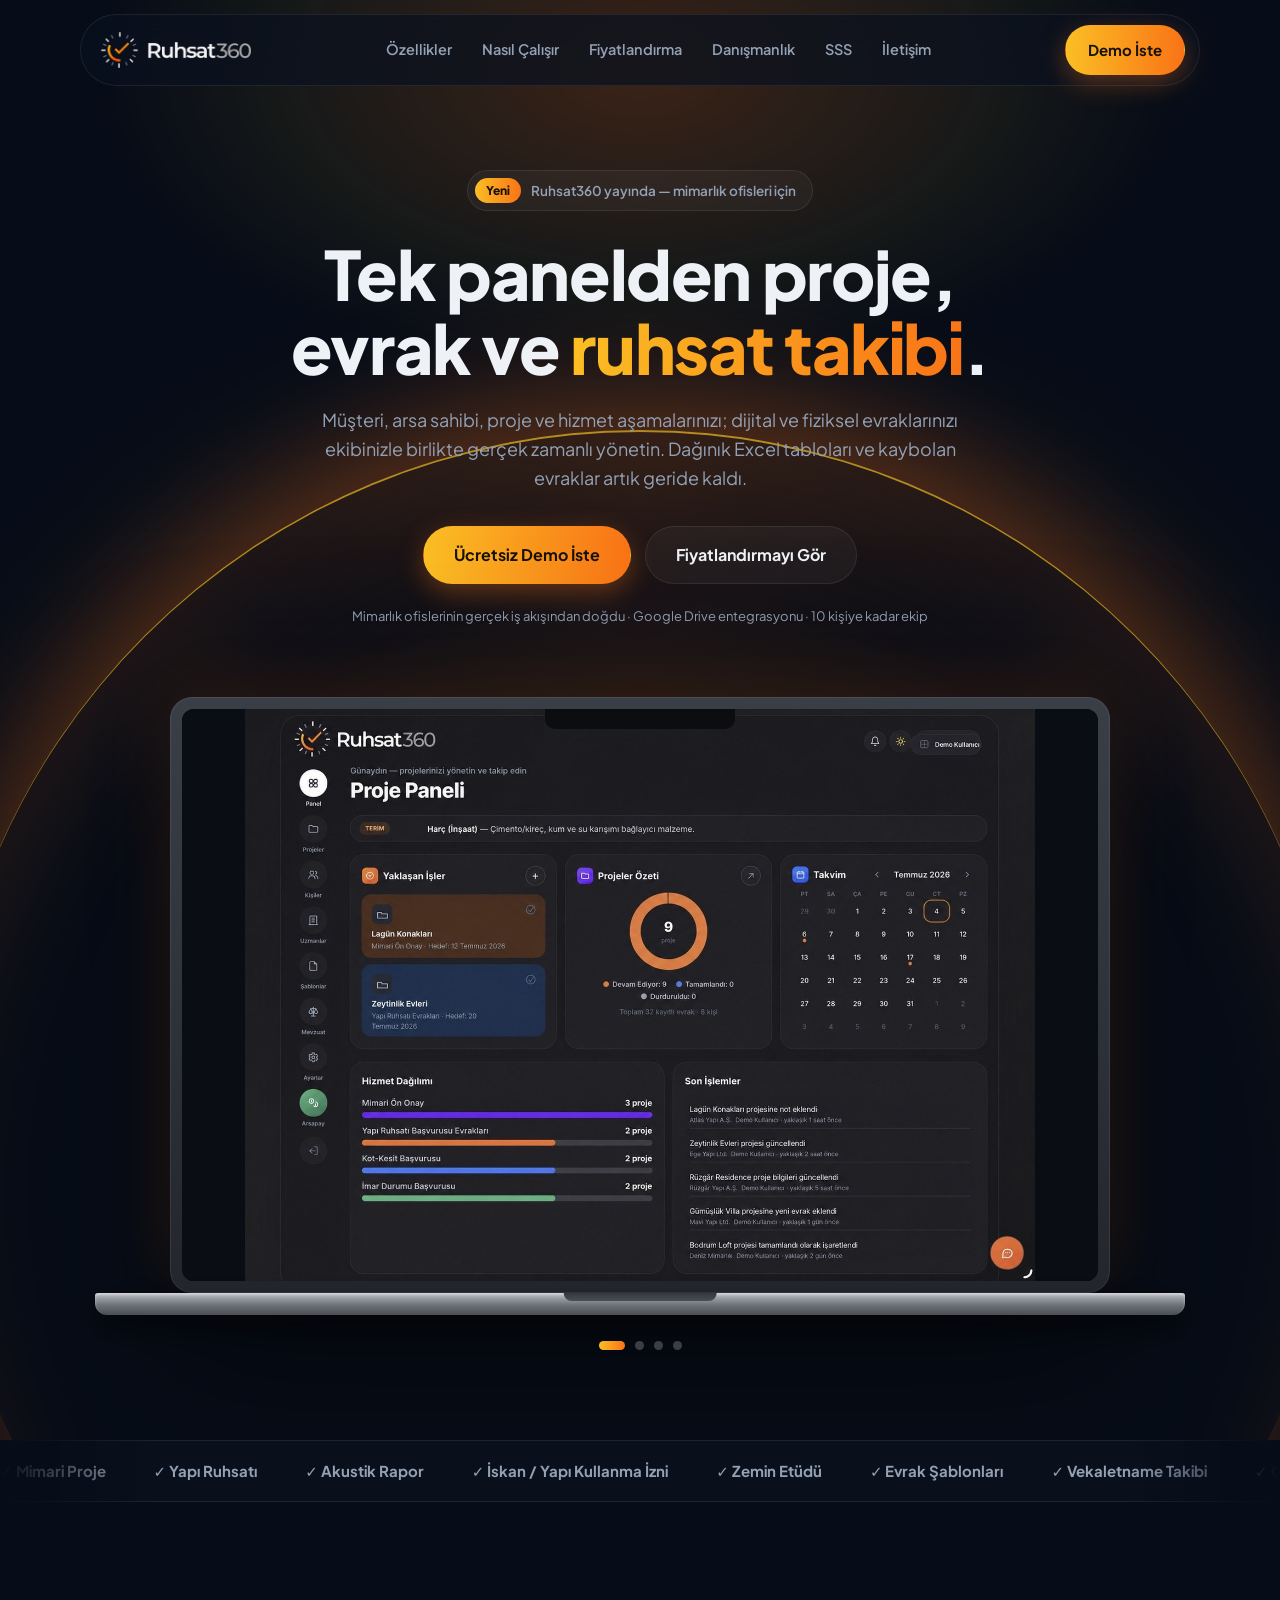
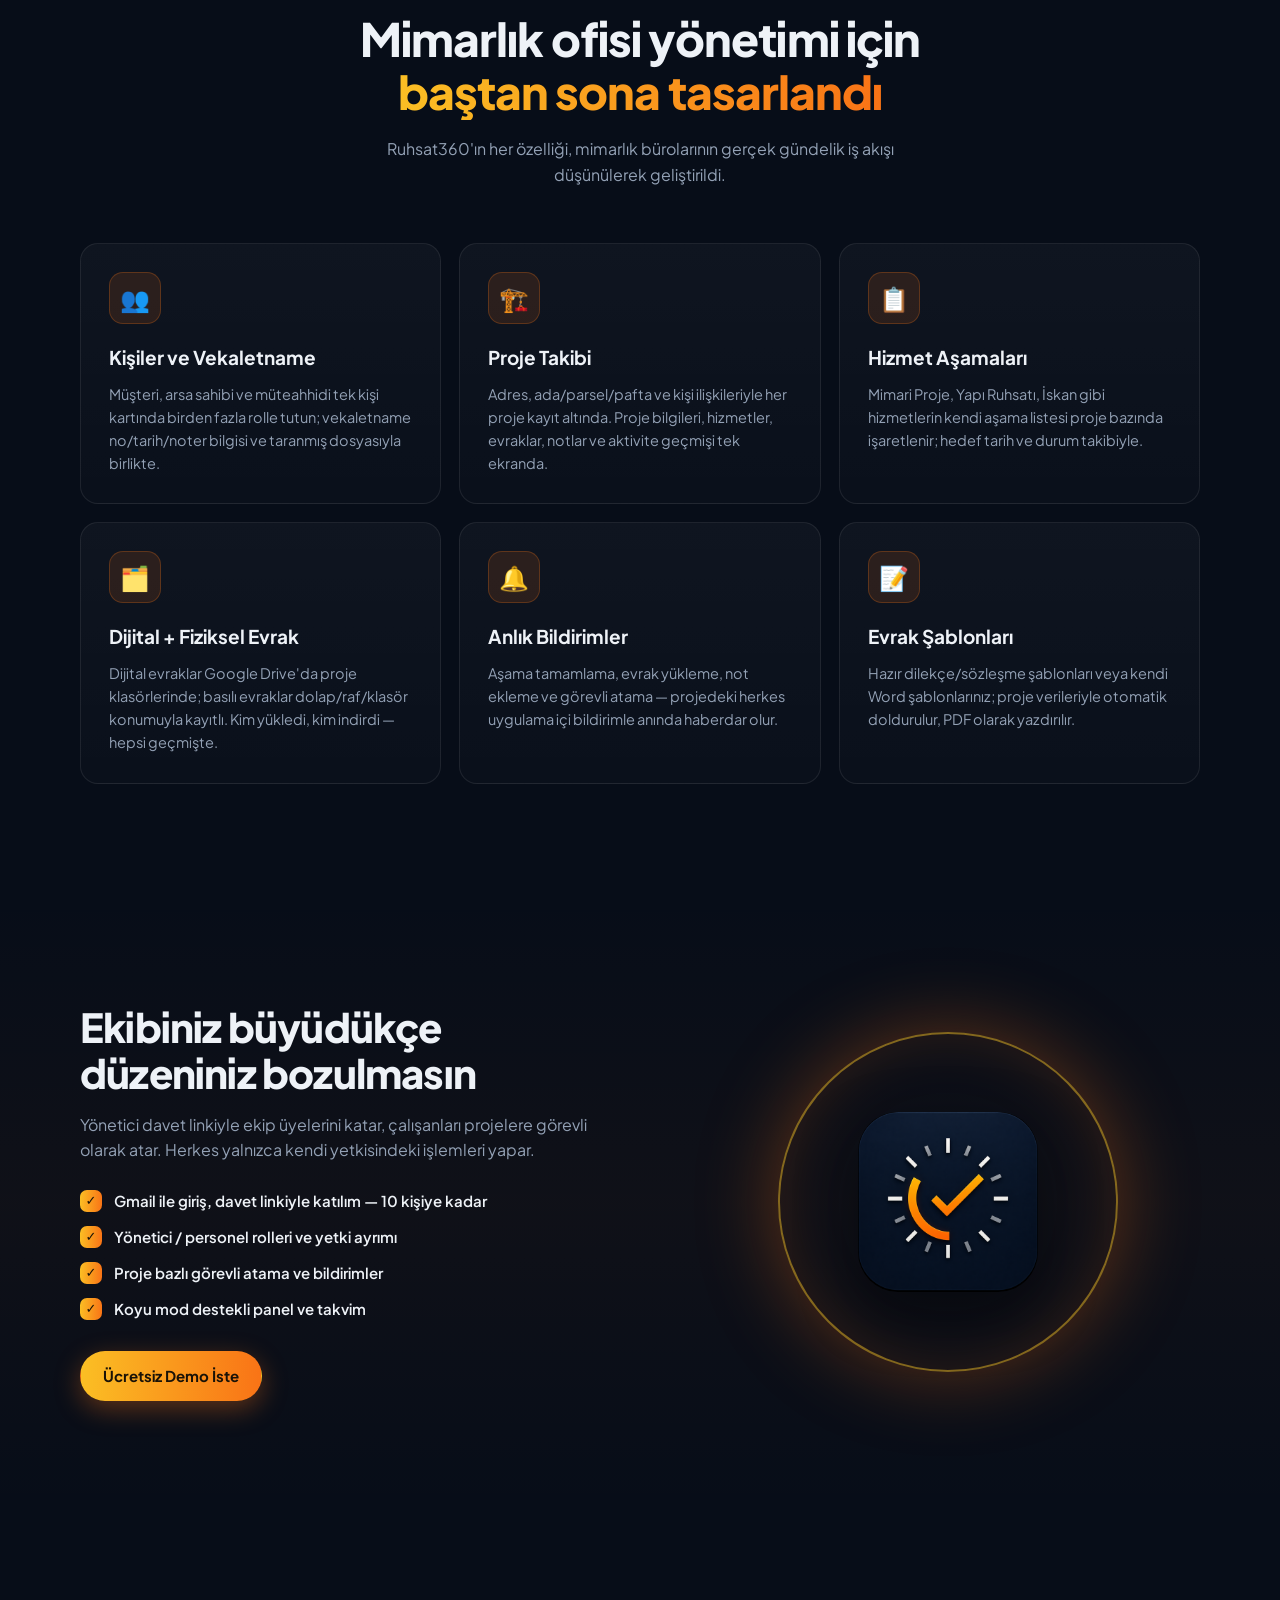
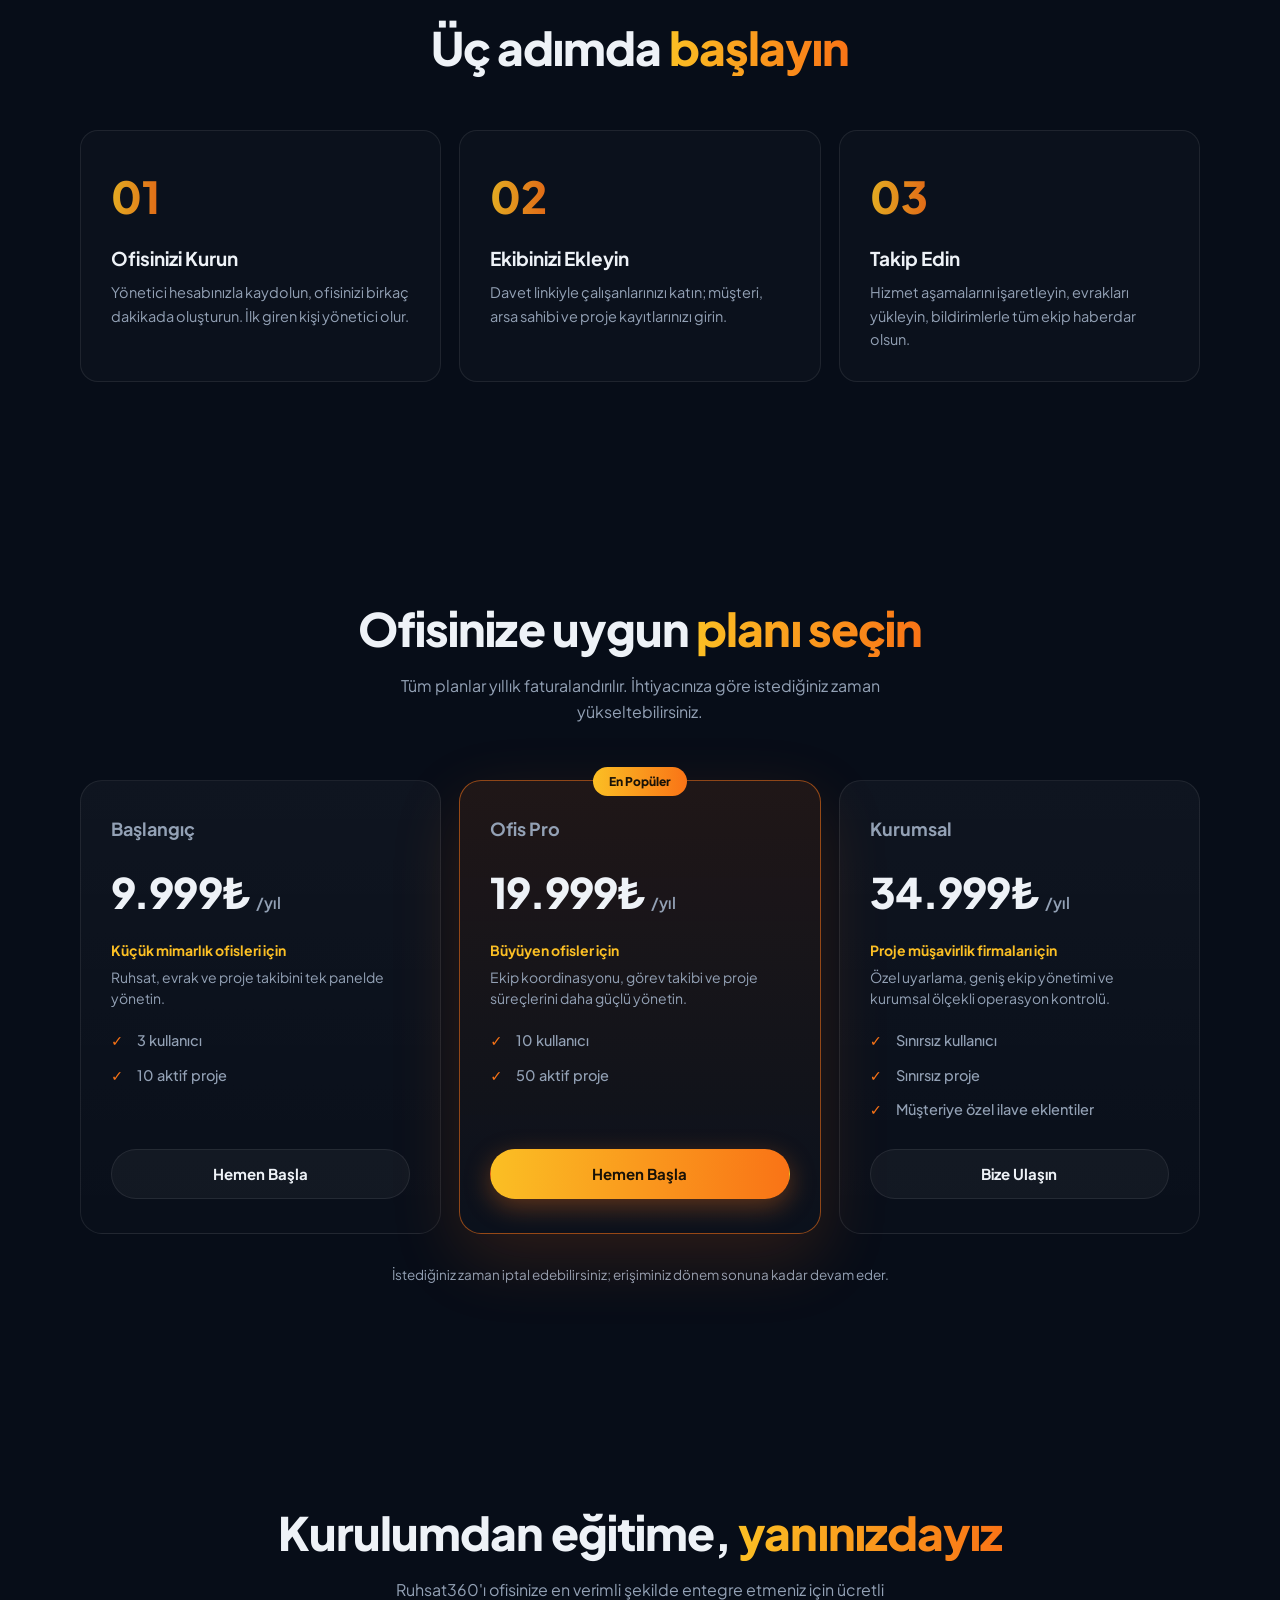
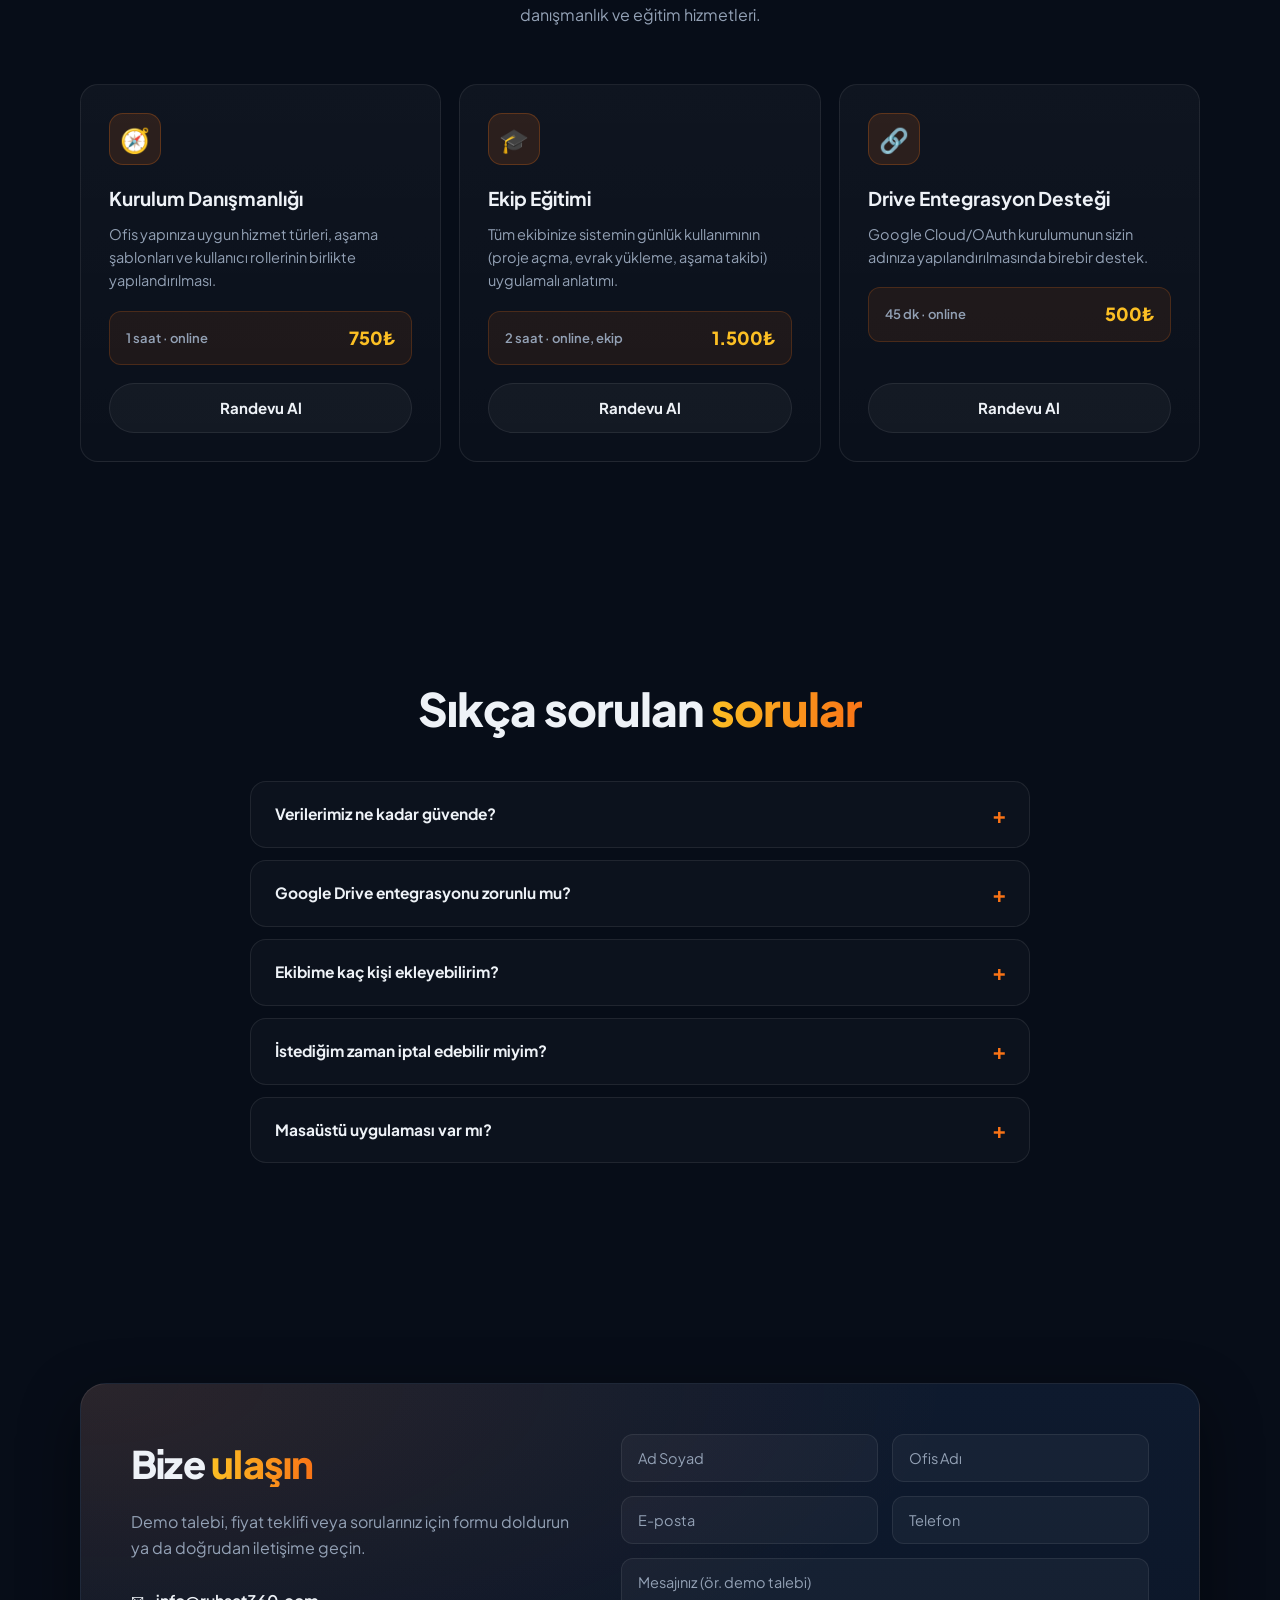
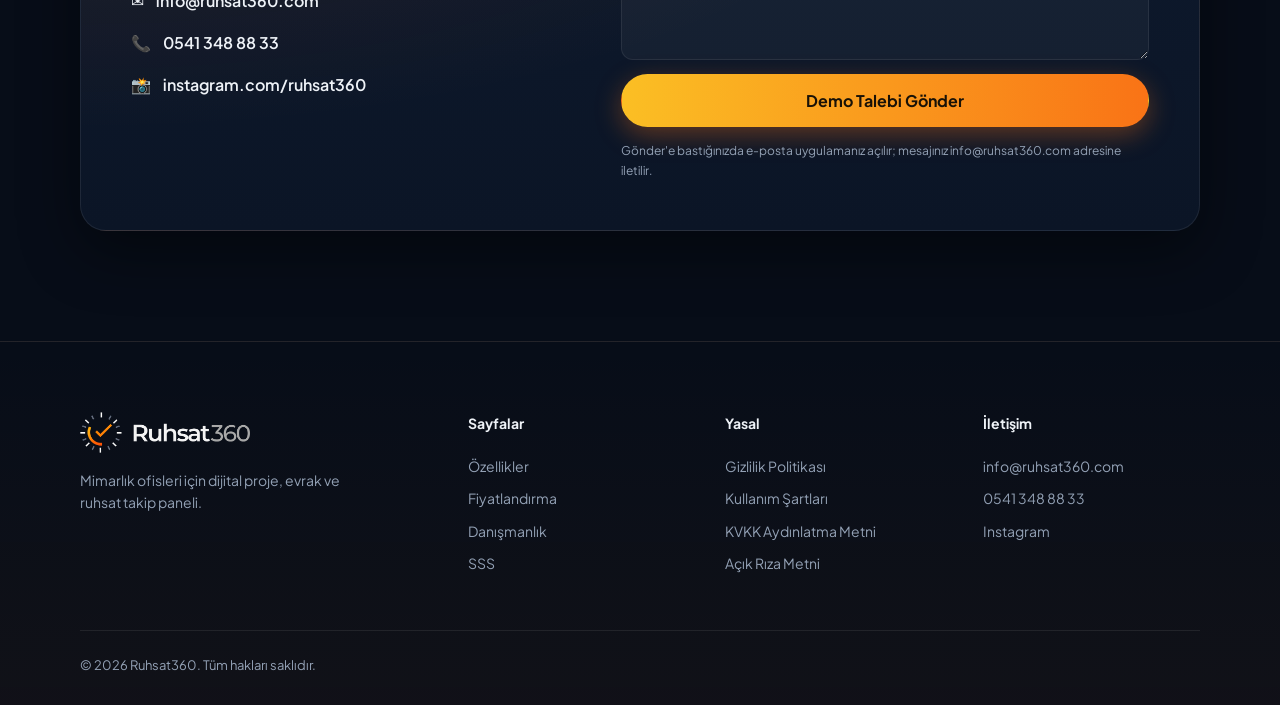
==== index.html @ 8eff5c6d "Fiyatları güncelle + KVKK Aydınlatma ve Açık Rıza sayfalarını ekle - Fiyatlandırma: yıllık planlar (" ====
<!DOCTYPE html>
<html lang="tr">
<head>
  <meta charset="UTF-8">
  <meta name="viewport" content="width=device-width, initial-scale=1.0">
  <title>Ruhsat360 — Mimarlık Ofisiniz İçin Proje, Evrak ve Ruhsat Takibi</title>
  <meta name="description" content="Ruhsat360; mimarlık ofislerinin müşteri, proje, hizmet aşamaları ve evrak takibini tek panelden, ekipçe ve gerçek zamanlı yönetmesini sağlayan dijital takip sistemidir.">
  <meta property="og:title" content="Ruhsat360 — Tek panelden proje, evrak ve ruhsat takibi">
  <meta property="og:description" content="Mimarlık ofisleri için dijital proje, evrak ve ruhsat takip paneli. Ekibinizle gerçek zamanlı çalışın.">
  <meta property="og:image" content="https://ruhsat360.com/assets/logo-square.png">
  <meta property="og:url" content="https://ruhsat360.com">
  <meta property="og:type" content="website">
  <link rel="icon" type="image/png" sizes="64x64" href="assets/favicon-64.png">
  <link rel="apple-touch-icon" href="assets/apple-touch-icon.png">
  <link rel="preconnect" href="https://fonts.googleapis.com">
  <link rel="preconnect" href="https://fonts.gstatic.com" crossorigin>
  <link href="https://fonts.googleapis.com/css2?family=Plus+Jakarta+Sans:wght@400;500;600;700;800&display=swap" rel="stylesheet">
  <link rel="stylesheet" href="css/style.css">
</head>
<body>

  <!-- ============ HEADER ============ -->
  <header class="site-header" id="site-header">
    <div class="nav-pill">
      <a href="#top" class="nav-logo" aria-label="Ruhsat360 Ana Sayfa">
        <img src="assets/logo-transparent.png" alt="Ruhsat360" width="150" height="50">
      </a>
      <nav class="nav-links" id="nav-links" aria-label="Ana menü">
        <a href="#ozellikler">Özellikler</a>
        <a href="#nasil-calisir">Nasıl Çalışır</a>
        <a href="#fiyatlandirma">Fiyatlandırma</a>
        <a href="#danismanlik">Danışmanlık</a>
        <a href="#sss">SSS</a>
        <a href="#iletisim">İletişim</a>
      </nav>
      <a href="#iletisim" class="btn btn-primary nav-cta">Demo İste</a>
      <button class="nav-toggle" id="nav-toggle" aria-label="Menüyü aç/kapat" aria-expanded="false">
        <span></span><span></span><span></span>
      </button>
    </div>
  </header>

  <main id="top">

    <!-- ============ HERO ============ -->
    <section class="hero">
      <div class="hero-glow" aria-hidden="true"></div>
      <div class="hero-arc" aria-hidden="true"></div>
      <div class="container hero-inner">
        <span class="badge reveal">
          <span class="badge-dot">Yeni</span> Ruhsat360 yayında — mimarlık ofisleri için
        </span>
        <h1 class="reveal delay-1">Tek panelden proje,<br>evrak ve <span class="text-gradient">ruhsat takibi</span>.</h1>
        <p class="hero-sub reveal delay-2">
          Müşteri, arsa sahibi, proje ve hizmet aşamalarınızı; dijital ve fiziksel evraklarınızı
          ekibinizle birlikte gerçek zamanlı yönetin. Dağınık Excel tabloları ve kaybolan evraklar artık geride kaldı.
        </p>
        <div class="hero-actions reveal delay-3">
          <a href="#iletisim" class="btn btn-primary btn-lg">Ücretsiz Demo İste</a>
          <a href="#fiyatlandirma" class="btn btn-ghost btn-lg">Fiyatlandırmayı Gör</a>
        </div>
        <p class="hero-note reveal delay-4">Mimarlık ofislerinin gerçek iş akışından doğdu · Google Drive entegrasyonu · 10 kişiye kadar ekip</p>

        <!-- MacBook Pro mockup + kayan galeri -->
        <div class="macbook reveal-up delay-4">
          <div class="mb-lid">
            <div class="mb-screen">
              <span class="mb-notch" aria-hidden="true"></span>
              <div class="mb-viewport">
                <div class="mb-track" id="mb-track">
                  <div class="mb-slide"><img src="assets/panel-1.jpg" alt="Ruhsat360 proje paneli ekranı" loading="lazy" width="1440" height="1044"></div>
                  <div class="mb-slide"><img src="assets/panel-2.jpg" alt="Ruhsat360 projeler listesi ekranı" loading="lazy" width="1440" height="1041"></div>
                  <div class="mb-slide"><img src="assets/panel-3.jpg" alt="Ruhsat360 kişiler ekranı" loading="lazy" width="1440" height="1039"></div>
                  <div class="mb-slide"><img src="assets/panel-4.jpg" alt="Ruhsat360 uzmanlar ekranı" loading="lazy" width="1440" height="1040"></div>
                </div>
              </div>
            </div>
          </div>
          <div class="mb-base"><span class="mb-notch-b" aria-hidden="true"></span></div>
        </div>
        <div class="mb-dots" id="mb-dots" role="tablist" aria-label="Ekran görüntüleri">
          <button class="mb-dot active" aria-label="Proje Paneli"></button>
          <button class="mb-dot" aria-label="Projeler"></button>
          <button class="mb-dot" aria-label="Kişiler"></button>
          <button class="mb-dot" aria-label="Uzmanlar"></button>
        </div>
      </div>
    </section>

    <!-- ============ HİZMET ŞERİDİ ============ -->
    <section class="marquee" aria-label="Takip edilen hizmet türleri">
      <div class="marquee-track">
        <span>✓ Mimari Proje</span><span>✓ Yapı Ruhsatı</span><span>✓ Akustik Rapor</span>
        <span>✓ İskan / Yapı Kullanma İzni</span><span>✓ Zemin Etüdü</span><span>✓ Evrak Şablonları</span>
        <span>✓ Vekaletname Takibi</span><span>✓ Google Drive</span>
        <span>✓ Mimari Proje</span><span>✓ Yapı Ruhsatı</span><span>✓ Akustik Rapor</span>
        <span>✓ İskan / Yapı Kullanma İzni</span><span>✓ Zemin Etüdü</span><span>✓ Evrak Şablonları</span>
        <span>✓ Vekaletname Takibi</span><span>✓ Google Drive</span>
      </div>
    </section>

    <!-- ============ ÖZELLİKLER ============ -->
    <section class="section" id="ozellikler">
      <div class="container">
        <h2 class="section-title reveal">Mimarlık ofisi yönetimi için<br><span class="text-gradient">baştan sona tasarlandı</span></h2>
        <p class="section-sub reveal delay-1">Ruhsat360'ın her özelliği, mimarlık bürolarının gerçek gündelik iş akışı düşünülerek geliştirildi.</p>

        <div class="grid features-grid">
          <article class="card reveal">
            <div class="card-icon">👥</div>
            <h3>Kişiler ve Vekaletname</h3>
            <p>Müşteri, arsa sahibi ve müteahhidi tek kişi kartında birden fazla rolle tutun; vekaletname no/tarih/noter bilgisi ve taranmış dosyasıyla birlikte.</p>
          </article>
          <article class="card reveal delay-1">
            <div class="card-icon">🏗️</div>
            <h3>Proje Takibi</h3>
            <p>Adres, ada/parsel/pafta ve kişi ilişkileriyle her proje kayıt altında. Proje bilgileri, hizmetler, evraklar, notlar ve aktivite geçmişi tek ekranda.</p>
          </article>
          <article class="card reveal delay-2">
            <div class="card-icon">📋</div>
            <h3>Hizmet Aşamaları</h3>
            <p>Mimari Proje, Yapı Ruhsatı, İskan gibi hizmetlerin kendi aşama listesi proje bazında işaretlenir; hedef tarih ve durum takibiyle.</p>
          </article>
          <article class="card reveal">
            <div class="card-icon">🗂️</div>
            <h3>Dijital + Fiziksel Evrak</h3>
            <p>Dijital evraklar Google Drive'da proje klasörlerinde; basılı evraklar dolap/raf/klasör konumuyla kayıtlı. Kim yükledi, kim indirdi — hepsi geçmişte.</p>
          </article>
          <article class="card reveal delay-1">
            <div class="card-icon">🔔</div>
            <h3>Anlık Bildirimler</h3>
            <p>Aşama tamamlama, evrak yükleme, not ekleme ve görevli atama — projedeki herkes uygulama içi bildirimle anında haberdar olur.</p>
          </article>
          <article class="card reveal delay-2">
            <div class="card-icon">📝</div>
            <h3>Evrak Şablonları</h3>
            <p>Hazır dilekçe/sözleşme şablonları veya kendi Word şablonlarınız; proje verileriyle otomatik doldurulur, PDF olarak yazdırılır.</p>
          </article>
        </div>
      </div>
    </section>

    <!-- ============ DERİN ÖZELLİK ============ -->
    <section class="section section-split">
      <div class="container split">
        <div class="split-text">
          <h2 class="reveal">Ekibiniz büyüdükçe<br>düzeniniz bozulmasın</h2>
          <p class="reveal delay-1">Yönetici davet linkiyle ekip üyelerini katar, çalışanları projelere görevli olarak atar. Herkes yalnızca kendi yetkisindeki işlemleri yapar.</p>
          <ul class="checklist reveal delay-2">
            <li>Gmail ile giriş, davet linkiyle katılım — 10 kişiye kadar</li>
            <li>Yönetici / personel rolleri ve yetki ayrımı</li>
            <li>Proje bazlı görevli atama ve bildirimler</li>
            <li>Koyu mod destekli panel ve takvim</li>
          </ul>
          <a href="#iletisim" class="btn btn-primary reveal delay-3">Ücretsiz Demo İste</a>
        </div>
        <div class="split-visual reveal-up" aria-hidden="true">
          <div class="ring-glow"></div>
          <img src="assets/icon.png" alt="" class="split-icon" width="180" height="180">
        </div>
      </div>
    </section>

    <!-- ============ NASIL ÇALIŞIR ============ -->
    <section class="section" id="nasil-calisir">
      <div class="container">
        <h2 class="section-title reveal">Üç adımda <span class="text-gradient">başlayın</span></h2>
        <div class="grid steps-grid">
          <div class="step reveal">
            <span class="step-no">01</span>
            <h3>Ofisinizi Kurun</h3>
            <p>Yönetici hesabınızla kaydolun, ofisinizi birkaç dakikada oluşturun. İlk giren kişi yönetici olur.</p>
          </div>
          <div class="step reveal delay-1">
            <span class="step-no">02</span>
            <h3>Ekibinizi Ekleyin</h3>
            <p>Davet linkiyle çalışanlarınızı katın; müşteri, arsa sahibi ve proje kayıtlarınızı girin.</p>
          </div>
          <div class="step reveal delay-2">
            <span class="step-no">03</span>
            <h3>Takip Edin</h3>
            <p>Hizmet aşamalarını işaretleyin, evrakları yükleyin, bildirimlerle tüm ekip haberdar olsun.</p>
          </div>
        </div>
      </div>
    </section>

    <!-- ============ FİYATLANDIRMA ============ -->
    <section class="section" id="fiyatlandirma">
      <div class="container">
        <h2 class="section-title reveal">Ofisinize uygun <span class="text-gradient">planı seçin</span></h2>
        <p class="section-sub reveal delay-1">Tüm planlar yıllık faturalandırılır. İhtiyacınıza göre istediğiniz zaman yükseltebilirsiniz.</p>

        <div class="grid pricing-grid">
          <article class="price-card reveal">
            <h3>Başlangıç</h3>
            <div class="price"><span class="amount">9.999₺</span><span class="per">/yıl</span></div>
            <p class="price-audience">Küçük mimarlık ofisleri için</p>
            <p class="price-desc">Ruhsat, evrak ve proje takibini tek panelde yönetin.</p>
            <ul>
              <li>3 kullanıcı</li>
              <li>10 aktif proje</li>
            </ul>
            <a href="#iletisim" class="btn btn-ghost">Hemen Başla</a>
          </article>

          <article class="price-card popular reveal delay-1">
            <span class="pop-badge">En Popüler</span>
            <h3>Ofis Pro</h3>
            <div class="price"><span class="amount">19.999₺</span><span class="per">/yıl</span></div>
            <p class="price-audience">Büyüyen ofisler için</p>
            <p class="price-desc">Ekip koordinasyonu, görev takibi ve proje süreçlerini daha güçlü yönetin.</p>
            <ul>
              <li>10 kullanıcı</li>
              <li>50 aktif proje</li>
            </ul>
            <a href="#iletisim" class="btn btn-primary">Hemen Başla</a>
          </article>

          <article class="price-card reveal delay-2">
            <h3>Kurumsal</h3>
            <div class="price"><span class="amount">34.999₺</span><span class="per">/yıl</span></div>
            <p class="price-audience">Proje müşavirlik firmaları için</p>
            <p class="price-desc">Özel uyarlama, geniş ekip yönetimi ve kurumsal ölçekli operasyon kontrolü.</p>
            <ul>
              <li>Sınırsız kullanıcı</li>
              <li>Sınırsız proje</li>
              <li>Müşteriye özel ilave eklentiler</li>
            </ul>
            <a href="#iletisim" class="btn btn-ghost">Bize Ulaşın</a>
          </article>
        </div>
        <p class="pricing-note reveal">İstediğiniz zaman iptal edebilirsiniz; erişiminiz dönem sonuna kadar devam eder.</p>
      </div>
    </section>

    <!-- ============ DANIŞMANLIK ============ -->
    <section class="section" id="danismanlik">
      <div class="container">
        <h2 class="section-title reveal">Kurulumdan eğitime, <span class="text-gradient">yanınızdayız</span></h2>
        <p class="section-sub reveal delay-1">Ruhsat360'ı ofisinize en verimli şekilde entegre etmeniz için ücretli danışmanlık ve eğitim hizmetleri.</p>

        <div class="grid consult-grid">
          <article class="card consult reveal">
            <div class="card-icon">🧭</div>
            <h3>Kurulum Danışmanlığı</h3>
            <p>Ofis yapınıza uygun hizmet türleri, aşama şablonları ve kullanıcı rollerinin birlikte yapılandırılması.</p>
            <div class="consult-meta"><span>1 saat · online</span><b>750₺</b></div>
            <a href="#iletisim" class="btn btn-ghost">Randevu Al</a>
          </article>
          <article class="card consult reveal delay-1">
            <div class="card-icon">🎓</div>
            <h3>Ekip Eğitimi</h3>
            <p>Tüm ekibinize sistemin günlük kullanımının (proje açma, evrak yükleme, aşama takibi) uygulamalı anlatımı.</p>
            <div class="consult-meta"><span>2 saat · online, ekip</span><b>1.500₺</b></div>
            <a href="#iletisim" class="btn btn-ghost">Randevu Al</a>
          </article>
          <article class="card consult reveal delay-2">
            <div class="card-icon">🔗</div>
            <h3>Drive Entegrasyon Desteği</h3>
            <p>Google Cloud/OAuth kurulumunun sizin adınıza yapılandırılmasında birebir destek.</p>
            <div class="consult-meta"><span>45 dk · online</span><b>500₺</b></div>
            <a href="#iletisim" class="btn btn-ghost">Randevu Al</a>
          </article>
        </div>
      </div>
    </section>

    <!-- ============ SSS ============ -->
    <section class="section" id="sss">
      <div class="container narrow">
        <h2 class="section-title reveal">Sıkça sorulan <span class="text-gradient">sorular</span></h2>
        <div class="faq reveal delay-1">
          <details>
            <summary>Verilerimiz ne kadar güvende?</summary>
            <p>Verileriniz Google Firebase/Firestore altyapısında saklanır; yalnızca ofis üyeleriniz kendi hesaplarıyla erişebilir. Erişim kuralları, ofis dışından hiç kimsenin verilerinize ulaşamayacağı şekilde yapılandırılmıştır.</p>
          </details>
          <details>
            <summary>Google Drive entegrasyonu zorunlu mu?</summary>
            <p>Hayır, isteğe bağlıdır. Bağladığınızda uygulama yalnızca kendi oluşturduğu proje klasörlerine erişir; Drive'ınızdaki diğer dosyalara erişemez.</p>
          </details>
          <details>
            <summary>Ekibime kaç kişi ekleyebilirim?</summary>
            <p>Plana göre değişir; Temel planda 3, Profesyonel planda 10 kullanıcıya kadar ekip ekleyebilirsiniz. Kurumsal planda sınır yoktur.</p>
          </details>
          <details>
            <summary>İstediğim zaman iptal edebilir miyim?</summary>
            <p>Evet, aboneliğinizi istediğiniz zaman iptal edebilirsiniz; mevcut fatura döneminin sonuna kadar erişiminiz devam eder.</p>
          </details>
          <details>
            <summary>Masaüstü uygulaması var mı?</summary>
            <p>Evet, Windows için kurulum dosyası mevcuttur; masaüstü uygulaması aynı canlı sistemi kullanır, internet bağlantısı gerektirir.</p>
          </details>
        </div>
      </div>
    </section>

    <!-- ============ İLETİŞİM ============ -->
    <section class="section" id="iletisim">
      <div class="container">
        <div class="contact-wrap reveal">
          <div class="contact-info">
            <h2>Bize <span class="text-gradient">ulaşın</span></h2>
            <p>Demo talebi, fiyat teklifi veya sorularınız için formu doldurun ya da doğrudan iletişime geçin.</p>
            <ul class="contact-list">
              <li><span>✉️</span><a href="mailto:info@ruhsat360.com">info@ruhsat360.com</a></li>
              <li><span>📞</span><a href="tel:+905413488833">0541 348 88 33</a></li>
              <li><span>📸</span><a href="https://instagram.com/ruhsat360" target="_blank" rel="noopener">instagram.com/ruhsat360</a></li>
            </ul>
          </div>
          <form class="contact-form" id="contact-form">
            <div class="form-row">
              <input type="text" id="f-name" placeholder="Ad Soyad" required>
              <input type="text" id="f-office" placeholder="Ofis Adı">
            </div>
            <div class="form-row">
              <input type="email" id="f-email" placeholder="E-posta" required>
              <input type="tel" id="f-phone" placeholder="Telefon">
            </div>
            <textarea id="f-msg" rows="4" placeholder="Mesajınız (ör. demo talebi)"></textarea>
            <button type="submit" class="btn btn-primary btn-lg">Demo Talebi Gönder</button>
            <small class="form-note">Gönder'e bastığınızda e-posta uygulamanız açılır; mesajınız info@ruhsat360.com adresine iletilir.</small>
          </form>
        </div>
      </div>
    </section>

  </main>

  <!-- ============ FOOTER ============ -->
  <footer class="site-footer">
    <div class="container footer-grid">
      <div class="footer-brand">
        <img src="assets/logo-transparent.png" alt="Ruhsat360" width="170" height="57">
        <p>Mimarlık ofisleri için dijital proje, evrak ve ruhsat takip paneli.</p>
      </div>
      <div class="footer-col">
        <h4>Sayfalar</h4>
        <a href="#ozellikler">Özellikler</a>
        <a href="#fiyatlandirma">Fiyatlandırma</a>
        <a href="#danismanlik">Danışmanlık</a>
        <a href="#sss">SSS</a>
      </div>
      <div class="footer-col">
        <h4>Yasal</h4>
        <a href="gizlilik.html">Gizlilik Politikası</a>
        <a href="kullanim-sartlari.html">Kullanım Şartları</a>
        <a href="kvkk.html">KVKK Aydınlatma Metni</a>
        <a href="acik-riza.html">Açık Rıza Metni</a>
      </div>
      <div class="footer-col">
        <h4>İletişim</h4>
        <a href="mailto:info@ruhsat360.com">info@ruhsat360.com</a>
        <a href="tel:+905413488833">0541 348 88 33</a>
        <a href="https://instagram.com/ruhsat360" target="_blank" rel="noopener">Instagram</a>
      </div>
    </div>
    <div class="container footer-bottom">
      <span>© 2026 Ruhsat360. Tüm hakları saklıdır.</span>
    </div>
  </footer>

  <script src="js/main.js"></script>
</body>
</html>
---- css/style.css ----
/* ============================================================
   Ruhsat360 — koyu tema + turuncu glow tasarım sistemi
   ============================================================ */

:root {
  --bg: #070d18;
  --bg-2: #0b1526;
  --panel: #0e1a2e;
  --panel-2: #12203a;
  --line: rgba(255, 255, 255, 0.08);
  --text: #eef2f7;
  --muted: #93a1b5;
  --orange: #f97316;
  --amber: #fbbf24;
  --green: #34d399;
  --blue: #60a5fa;
  --grad: linear-gradient(92deg, var(--amber), var(--orange));
  --radius: 18px;
  --shadow: 0 20px 60px rgba(0, 0, 0, 0.45);
  --font: "Plus Jakarta Sans", system-ui, -apple-system, "Segoe UI", sans-serif;
}

* { margin: 0; padding: 0; box-sizing: border-box; }

html { scroll-behavior: smooth; }

body {
  font-family: var(--font);
  background: var(--bg);
  color: var(--text);
  line-height: 1.6;
  overflow-x: hidden;
}

img { max-width: 100%; height: auto; display: block; }

.container { width: min(1120px, 92vw); margin-inline: auto; }
.container.narrow { width: min(780px, 92vw); }

/* ---------- Butonlar ---------- */
.btn {
  display: inline-flex;
  align-items: center;
  justify-content: center;
  gap: 8px;
  padding: 12px 22px;
  border-radius: 999px;
  border: 1px solid transparent;
  font-weight: 700;
  font-size: 15px;
  text-decoration: none;
  cursor: pointer;
  font-family: inherit;
  transition: transform 0.18s ease, box-shadow 0.18s ease, background 0.18s ease, border-color 0.18s ease;
}
.btn-lg { padding: 15px 30px; font-size: 16px; }
.btn-primary {
  background: var(--grad);
  color: #191207;
  box-shadow: 0 8px 26px rgba(249, 115, 22, 0.35);
}
.btn-primary:hover { transform: translateY(-2px); box-shadow: 0 12px 34px rgba(249, 115, 22, 0.5); }
.btn-ghost {
  background: rgba(255, 255, 255, 0.04);
  color: var(--text);
  border-color: var(--line);
}
.btn-ghost:hover { border-color: rgba(249, 115, 22, 0.55); background: rgba(249, 115, 22, 0.08); transform: translateY(-2px); }

.text-gradient {
  background: var(--grad);
  -webkit-background-clip: text;
  background-clip: text;
  color: transparent;
}

/* ---------- Header ---------- */
.site-header {
  position: fixed;
  inset-inline: 0;
  top: 14px;
  z-index: 100;
  display: flex;
  justify-content: center;
  pointer-events: none;
}
.nav-pill {
  pointer-events: auto;
  display: flex;
  align-items: center;
  gap: 18px;
  width: min(1120px, 94vw);
  padding: 10px 14px 10px 20px;
  border-radius: 999px;
  border: 1px solid var(--line);
  background: rgba(10, 17, 31, 0.72);
  backdrop-filter: blur(14px);
  -webkit-backdrop-filter: blur(14px);
  transition: background 0.25s ease, box-shadow 0.25s ease;
}
.site-header.scrolled .nav-pill {
  background: rgba(8, 13, 24, 0.92);
  box-shadow: 0 14px 40px rgba(0, 0, 0, 0.5);
}
.nav-logo img { width: 150px; height: auto; }
.nav-links {
  display: flex;
  gap: 4px;
  margin-inline: auto;
}
.nav-links a {
  color: var(--muted);
  text-decoration: none;
  font-size: 14.5px;
  font-weight: 600;
  padding: 8px 13px;
  border-radius: 999px;
  transition: color 0.15s ease, background 0.15s ease;
}
.nav-links a:hover { color: var(--text); background: rgba(255, 255, 255, 0.06); }
.nav-cta { white-space: nowrap; }
.nav-toggle {
  display: none;
  flex-direction: column;
  gap: 5px;
  background: none;
  border: 0;
  padding: 10px;
  cursor: pointer;
}
.nav-toggle span { width: 22px; height: 2px; background: var(--text); border-radius: 2px; transition: transform 0.2s ease, opacity 0.2s ease; }

/* ---------- Hero ---------- */
.hero {
  position: relative;
  padding: 170px 0 90px;
  text-align: center;
  overflow: hidden;
}
.hero-glow {
  position: absolute;
  top: -240px;
  left: 50%;
  transform: translateX(-50%);
  width: 1100px;
  height: 620px;
  background: radial-gradient(ellipse at center, rgba(249, 115, 22, 0.22), rgba(251, 191, 36, 0.07) 45%, transparent 70%);
  filter: blur(10px);
  pointer-events: none;
}
.hero-arc {
  position: absolute;
  top: 430px;
  left: 50%;
  transform: translateX(-50%);
  width: 1400px;
  height: 1400px;
  border-radius: 50%;
  border-top: 2px solid rgba(251, 191, 36, 0.7);
  box-shadow: 0 -40px 120px rgba(249, 115, 22, 0.35), inset 0 60px 120px rgba(249, 115, 22, 0.12);
  background: radial-gradient(ellipse at 50% 0%, rgba(249, 115, 22, 0.10), transparent 42%);
  pointer-events: none;
}
.hero-inner { position: relative; z-index: 2; }

.badge {
  display: inline-flex;
  align-items: center;
  gap: 10px;
  padding: 7px 16px 7px 7px;
  border-radius: 999px;
  border: 1px solid var(--line);
  background: rgba(255, 255, 255, 0.04);
  color: var(--muted);
  font-size: 13.5px;
  font-weight: 600;
}
.badge-dot {
  background: var(--grad);
  color: #191207;
  font-weight: 800;
  padding: 3px 11px;
  border-radius: 999px;
  font-size: 12px;
}

.hero h1 {
  margin-top: 26px;
  font-size: clamp(38px, 6.4vw, 68px);
  font-weight: 800;
  line-height: 1.08;
  letter-spacing: -0.02em;
}
.hero-sub {
  margin: 22px auto 0;
  max-width: 640px;
  color: var(--muted);
  font-size: clamp(15px, 2vw, 18px);
}
.hero-actions {
  margin-top: 34px;
  display: flex;
  gap: 14px;
  justify-content: center;
  flex-wrap: wrap;
}
.hero-note { margin-top: 22px; color: var(--muted); font-size: 13px; opacity: 0.85; }

/* ---------- Dashboard mockup ---------- */
.dash {
  margin: 70px auto 0;
  width: min(960px, 100%);
  border-radius: 22px;
  border: 1px solid rgba(255, 255, 255, 0.1);
  background: linear-gradient(180deg, var(--panel), var(--bg-2));
  box-shadow: var(--shadow), 0 -18px 80px rgba(249, 115, 22, 0.12);
  text-align: left;
  overflow: hidden;
}
.dash-topbar {
  display: flex;
  align-items: center;
  gap: 20px;
  padding: 14px 20px;
  border-bottom: 1px solid var(--line);
  background: rgba(255, 255, 255, 0.02);
}
.dash-topbar img { width: 96px; }
.dash-tabs { display: flex; gap: 4px; margin-inline: auto; flex-wrap: wrap; }
.dash-tabs span {
  font-size: 12.5px;
  font-weight: 600;
  color: var(--muted);
  padding: 6px 12px;
  border-radius: 999px;
}
.dash-tabs span.active { background: rgba(249, 115, 22, 0.16); color: var(--amber); }
.dash-avatar {
  width: 34px; height: 34px;
  display: grid; place-items: center;
  border-radius: 50%;
  background: var(--grad);
  color: #191207;
  font-size: 12.5px;
  font-weight: 800;
}
.dash-body { padding: 20px; }
.dash-stats {
  display: grid;
  grid-template-columns: repeat(4, 1fr);
  gap: 12px;
}
.dash-stat {
  background: rgba(255, 255, 255, 0.03);
  border: 1px solid var(--line);
  border-radius: 14px;
  padding: 14px 16px;
}
.dash-stat small { color: var(--muted); font-size: 11.5px; font-weight: 600; }
.dash-stat strong { display: block; font-size: 26px; font-weight: 800; margin: 2px 0; }
.dash-stat .up { color: var(--green); font-size: 11.5px; font-weight: 700; }
.dash-stat .warn { color: var(--amber); font-size: 11.5px; font-weight: 700; }

.dash-cols {
  margin-top: 12px;
  display: grid;
  grid-template-columns: 1.5fr 1fr;
  gap: 12px;
}
.dash-card {
  background: rgba(255, 255, 255, 0.03);
  border: 1px solid var(--line);
  border-radius: 14px;
  padding: 16px;
}
.dash-card h4 { font-size: 13px; color: var(--muted); font-weight: 700; margin-bottom: 12px; }
.dash-row {
  display: grid;
  grid-template-columns: 10px 1fr 90px;
  align-items: center;
  gap: 12px;
  padding: 8px 0;
  border-bottom: 1px solid rgba(255, 255, 255, 0.04);
}
.dash-row:last-child { border-bottom: 0; }
.dash-row b { font-size: 13.5px; display: block; }
.dash-row small { color: var(--muted); font-size: 11.5px; }
.dot { width: 8px; height: 8px; border-radius: 50%; }
.dot-orange { background: var(--orange); box-shadow: 0 0 10px rgba(249, 115, 22, 0.8); }
.dot-green { background: var(--green); box-shadow: 0 0 10px rgba(52, 211, 153, 0.7); }
.dot-blue { background: var(--blue); box-shadow: 0 0 10px rgba(96, 165, 250, 0.7); }
.bar {
  height: 6px;
  background: rgba(255, 255, 255, 0.07);
  border-radius: 999px;
  overflow: hidden;
}
.bar i {
  display: block;
  height: 100%;
  width: var(--w, 50%);
  background: var(--grad);
  border-radius: 999px;
  transform-origin: left;
  animation: grow 1.2s 0.4s cubic-bezier(0.22, 1, 0.36, 1) backwards;
}
@keyframes grow { from { transform: scaleX(0); } }
.dash-feed { list-style: none; }
.dash-feed li {
  display: flex;
  gap: 10px;
  align-items: center;
  font-size: 12.5px;
  color: var(--muted);
  padding: 9px 0;
  border-bottom: 1px solid rgba(255, 255, 255, 0.04);
}
.dash-feed li:last-child { border-bottom: 0; }
.dash-feed b { color: var(--text); }
.dash-feed i { font-style: normal; }

/* ---------- MacBook Pro mockup + galeri ---------- */
.macbook {
  margin: 70px auto 0;
  width: min(940px, 100%);
  position: relative;
  z-index: 2;
  filter: drop-shadow(0 40px 80px rgba(0, 0, 0, 0.55));
}
.mb-lid {
  position: relative;
  border-radius: 22px;
  padding: 12px;
  background: linear-gradient(180deg, #3a3f47, #23262c);
  box-shadow: inset 0 0 0 1px rgba(255, 255, 255, 0.08), 0 -18px 70px rgba(249, 115, 22, 0.14);
}
.mb-screen {
  position: relative;
  border-radius: 12px;
  overflow: hidden;
  background: #000;
  aspect-ratio: 16 / 10;
}
.mb-notch {
  position: absolute;
  top: 0;
  left: 50%;
  transform: translateX(-50%);
  width: 26%;
  max-width: 190px;
  height: 20px;
  background: #0b0d10;
  border-radius: 0 0 10px 10px;
  z-index: 3;
}
.mb-viewport { position: absolute; inset: 0; overflow: hidden; }
.mb-track {
  display: flex;
  width: 400%;
  height: 100%;
  transition: transform 0.75s cubic-bezier(0.65, 0, 0.35, 1);
}
.mb-slide {
  width: 25%;
  height: 100%;
  flex: 0 0 25%;
}
.mb-slide img {
  width: 100%;
  height: 100%;
  object-fit: contain;
  background: #0a0d14;
}
/* Alt gövde (taban) */
.mb-base {
  position: relative;
  height: 22px;
  margin: 0 auto;
  width: 116%;
  left: -8%;
  border-radius: 3px 3px 12px 12px;
  background: linear-gradient(180deg, #babdc4 0%, #6d7178 55%, #4a4d53 100%);
  box-shadow: inset 0 2px 3px rgba(255, 255, 255, 0.4), 0 14px 24px rgba(0, 0, 0, 0.5);
}
.mb-notch-b {
  position: absolute;
  top: 0;
  left: 50%;
  transform: translateX(-50%);
  width: 14%;
  height: 8px;
  background: linear-gradient(180deg, #34373d, #4a4d53);
  border-radius: 0 0 8px 8px;
}
.mb-dots {
  display: flex;
  justify-content: center;
  gap: 10px;
  margin-top: 26px;
  position: relative;
  z-index: 2;
}
.mb-dot {
  width: 9px;
  height: 9px;
  padding: 0;
  border: 0;
  border-radius: 50%;
  background: rgba(255, 255, 255, 0.22);
  cursor: pointer;
  transition: background 0.25s ease, transform 0.25s ease, width 0.25s ease;
}
.mb-dot:hover { background: rgba(255, 255, 255, 0.4); }
.mb-dot.active {
  width: 26px;
  border-radius: 999px;
  background: var(--grad);
}

/* ---------- Marquee ---------- */
.marquee {
  border-block: 1px solid var(--line);
  background: rgba(255, 255, 255, 0.015);
  overflow: hidden;
  padding: 18px 0;
  -webkit-mask-image: linear-gradient(90deg, transparent, #000 12%, #000 88%, transparent);
  mask-image: linear-gradient(90deg, transparent, #000 12%, #000 88%, transparent);
}
.marquee-track {
  display: flex;
  gap: 48px;
  width: max-content;
  animation: scroll 30s linear infinite;
}
.marquee-track span {
  color: var(--muted);
  font-weight: 700;
  font-size: 15px;
  white-space: nowrap;
}
@keyframes scroll { to { transform: translateX(-50%); } }

/* ---------- Bölümler ---------- */
.section { padding: 110px 0; position: relative; }
.section-title {
  text-align: center;
  font-size: clamp(30px, 4.6vw, 46px);
  font-weight: 800;
  line-height: 1.15;
  letter-spacing: -0.02em;
}
.section-sub {
  text-align: center;
  color: var(--muted);
  max-width: 560px;
  margin: 18px auto 0;
}

.grid { display: grid; gap: 18px; margin-top: 56px; }
.features-grid { grid-template-columns: repeat(3, 1fr); }

.card {
  background: linear-gradient(180deg, rgba(255, 255, 255, 0.035), rgba(255, 255, 255, 0.015));
  border: 1px solid var(--line);
  border-radius: var(--radius);
  padding: 28px;
  transition: transform 0.25s ease, border-color 0.25s ease, box-shadow 0.25s ease;
}
.card:hover {
  transform: translateY(-6px);
  border-color: rgba(249, 115, 22, 0.4);
  box-shadow: 0 18px 50px rgba(0, 0, 0, 0.35), 0 0 0 1px rgba(249, 115, 22, 0.15);
}
.card-icon {
  width: 52px; height: 52px;
  display: grid; place-items: center;
  font-size: 24px;
  border-radius: 14px;
  background: rgba(249, 115, 22, 0.12);
  border: 1px solid rgba(249, 115, 22, 0.25);
  margin-bottom: 18px;
}
.card h3 { font-size: 19px; margin-bottom: 10px; }
.card p { color: var(--muted); font-size: 14.5px; }

/* ---------- Split bölüm ---------- */
.section-split { background: linear-gradient(180deg, transparent, rgba(249, 115, 22, 0.035), transparent); }
.split {
  display: grid;
  grid-template-columns: 1.1fr 1fr;
  gap: 60px;
  align-items: center;
}
.split-text h2 { font-size: clamp(28px, 3.8vw, 40px); font-weight: 800; line-height: 1.15; letter-spacing: -0.02em; }
.split-text > p { color: var(--muted); margin-top: 16px; }
.checklist { list-style: none; margin: 26px 0 30px; display: grid; gap: 12px; }
.checklist li {
  position: relative;
  padding-left: 34px;
  font-weight: 600;
  font-size: 15px;
}
.checklist li::before {
  content: "✓";
  position: absolute;
  left: 0; top: 1px;
  width: 22px; height: 22px;
  display: grid; place-items: center;
  border-radius: 7px;
  background: var(--grad);
  color: #191207;
  font-size: 13px;
  font-weight: 800;
}
.split-visual {
  position: relative;
  display: grid;
  place-items: center;
  min-height: 360px;
}
.ring-glow {
  position: absolute;
  width: 340px; height: 340px;
  border-radius: 50%;
  border: 2px solid rgba(251, 191, 36, 0.5);
  box-shadow: 0 0 80px rgba(249, 115, 22, 0.35), inset 0 0 60px rgba(249, 115, 22, 0.15);
  animation: pulse 4s ease-in-out infinite;
}
@keyframes pulse {
  0%, 100% { transform: scale(1); opacity: 0.8; }
  50% { transform: scale(1.05); opacity: 1; }
}
.split-icon { width: 180px; border-radius: 40px; box-shadow: var(--shadow); }

/* ---------- Adımlar ---------- */
.steps-grid { grid-template-columns: repeat(3, 1fr); }
.step {
  padding: 30px;
  border-radius: var(--radius);
  border: 1px solid var(--line);
  background: rgba(255, 255, 255, 0.02);
}
.step-no {
  font-size: 44px;
  font-weight: 800;
  background: var(--grad);
  -webkit-background-clip: text;
  background-clip: text;
  color: transparent;
  opacity: 0.9;
}
.step h3 { margin: 12px 0 8px; font-size: 19px; }
.step p { color: var(--muted); font-size: 14.5px; }

/* ---------- Fiyatlandırma ---------- */
.pricing-grid { grid-template-columns: repeat(3, 1fr); align-items: stretch; }
.price-card {
  position: relative;
  display: flex;
  flex-direction: column;
  padding: 34px 30px;
  border-radius: 22px;
  border: 1px solid var(--line);
  background: linear-gradient(180deg, rgba(255, 255, 255, 0.035), rgba(255, 255, 255, 0.012));
  transition: transform 0.25s ease, border-color 0.25s ease;
}
.price-card:hover { transform: translateY(-6px); border-color: rgba(249, 115, 22, 0.4); }
.price-card h3 { font-size: 18px; color: var(--muted); font-weight: 700; }
.price { margin: 14px 0 14px; display: flex; align-items: baseline; gap: 6px; }
.price .amount { font-size: 42px; font-weight: 800; letter-spacing: -0.02em; }
.price .per { color: var(--muted); font-weight: 600; }
.price-audience { font-size: 14px; font-weight: 700; color: var(--amber); margin-bottom: 6px; }
.price-desc { font-size: 14px; color: var(--muted); margin-bottom: 20px; line-height: 1.5; }
.price-card ul { list-style: none; display: grid; gap: 11px; margin-bottom: 28px; }
.price-card li {
  position: relative;
  padding-left: 26px;
  color: var(--muted);
  font-size: 14.5px;
  font-weight: 500;
}
.price-card li::before {
  content: "✓";
  position: absolute;
  left: 0;
  color: var(--orange);
  font-weight: 800;
}
.price-card .btn { margin-top: auto; }
.price-card.popular {
  border-color: rgba(249, 115, 22, 0.55);
  background: linear-gradient(180deg, rgba(249, 115, 22, 0.10), rgba(255, 255, 255, 0.02));
  box-shadow: 0 24px 70px rgba(249, 115, 22, 0.16);
  transform: scale(1.03);
}
.price-card.popular:hover { transform: scale(1.03) translateY(-6px); }
.pop-badge {
  position: absolute;
  top: -14px;
  left: 50%;
  transform: translateX(-50%);
  background: var(--grad);
  color: #191207;
  font-size: 12px;
  font-weight: 800;
  padding: 5px 16px;
  border-radius: 999px;
  white-space: nowrap;
}
.pricing-note { text-align: center; color: var(--muted); font-size: 13.5px; margin-top: 30px; }

/* ---------- Danışmanlık ---------- */
.consult-grid { grid-template-columns: repeat(3, 1fr); }
.card.consult { display: flex; flex-direction: column; }
.consult-meta {
  display: flex;
  justify-content: space-between;
  align-items: center;
  margin: 18px 0;
  padding: 12px 16px;
  border-radius: 12px;
  background: rgba(249, 115, 22, 0.08);
  border: 1px solid rgba(249, 115, 22, 0.2);
}
.consult-meta span { color: var(--muted); font-size: 13px; font-weight: 600; }
.consult-meta b { font-size: 18px; font-weight: 800; color: var(--amber); }
.card.consult .btn { margin-top: auto; }

/* ---------- SSS ---------- */
.faq { margin-top: 46px; display: grid; gap: 12px; }
.faq details {
  border: 1px solid var(--line);
  border-radius: 16px;
  background: rgba(255, 255, 255, 0.025);
  overflow: hidden;
  transition: border-color 0.2s ease;
}
.faq details[open] { border-color: rgba(249, 115, 22, 0.45); }
.faq summary {
  cursor: pointer;
  list-style: none;
  padding: 20px 54px 20px 24px;
  font-weight: 700;
  font-size: 15.5px;
  position: relative;
}
.faq summary::-webkit-details-marker { display: none; }
.faq summary::after {
  content: "+";
  position: absolute;
  right: 22px;
  top: 50%;
  transform: translateY(-50%);
  font-size: 22px;
  color: var(--orange);
  transition: transform 0.2s ease;
}
.faq details[open] summary::after { transform: translateY(-50%) rotate(45deg); }
.faq details p { padding: 0 24px 20px; color: var(--muted); font-size: 14.5px; }

/* ---------- İletişim ---------- */
.contact-wrap {
  display: grid;
  grid-template-columns: 1fr 1.2fr;
  gap: 50px;
  padding: 50px;
  border-radius: 26px;
  border: 1px solid var(--line);
  background:
    radial-gradient(ellipse at 0% 0%, rgba(249, 115, 22, 0.12), transparent 55%),
    linear-gradient(180deg, var(--panel), var(--bg-2));
  box-shadow: var(--shadow);
}
.contact-info h2 { font-size: clamp(28px, 3.6vw, 38px); font-weight: 800; letter-spacing: -0.02em; }
.contact-info > p { color: var(--muted); margin-top: 14px; }
.contact-list { list-style: none; margin-top: 28px; display: grid; gap: 16px; }
.contact-list li { display: flex; align-items: center; gap: 12px; font-weight: 600; }
.contact-list a { color: var(--text); text-decoration: none; }
.contact-list a:hover { color: var(--amber); }

.contact-form { display: grid; gap: 14px; }
.form-row { display: grid; grid-template-columns: 1fr 1fr; gap: 14px; }
.contact-form input,
.contact-form textarea {
  width: 100%;
  padding: 14px 16px;
  border-radius: 12px;
  border: 1px solid var(--line);
  background: rgba(255, 255, 255, 0.04);
  color: var(--text);
  font-family: inherit;
  font-size: 14.5px;
  transition: border-color 0.15s ease;
  resize: vertical;
}
.contact-form input:focus,
.contact-form textarea:focus {
  outline: none;
  border-color: rgba(249, 115, 22, 0.6);
}
.contact-form input::placeholder,
.contact-form textarea::placeholder { color: var(--muted); }
.form-note { color: var(--muted); font-size: 12px; }

/* ---------- Footer ---------- */
.site-footer {
  border-top: 1px solid var(--line);
  background: linear-gradient(180deg, transparent, rgba(249, 115, 22, 0.04));
  padding: 70px 0 30px;
}
.footer-grid {
  display: grid;
  grid-template-columns: 1.6fr 1fr 1fr 1fr;
  gap: 40px;
}
.footer-brand img { width: 170px; }
.footer-brand p { color: var(--muted); font-size: 14px; margin-top: 16px; max-width: 280px; }
.footer-col h4 { font-size: 14px; margin-bottom: 16px; color: var(--text); }
.footer-col a {
  display: block;
  color: var(--muted);
  text-decoration: none;
  font-size: 14px;
  padding: 5px 0;
}
.footer-col a:hover { color: var(--amber); }
.footer-bottom {
  margin-top: 50px;
  padding-top: 24px;
  border-top: 1px solid var(--line);
  color: var(--muted);
  font-size: 13px;
  display: flex;
  justify-content: space-between;
  flex-wrap: wrap;
  gap: 10px;
}

/* ---------- Yasal sayfalar ---------- */
.legal-page { padding: 170px 0 90px; }
.legal-page h1 { font-size: clamp(30px, 4.5vw, 44px); font-weight: 800; letter-spacing: -0.02em; }
.legal-page h2 { font-size: 21px; margin: 34px 0 10px; }
.legal-page p, .legal-page li { color: var(--muted); font-size: 15px; }
.legal-page ul { padding-left: 22px; margin-top: 8px; }
.legal-page li { margin-bottom: 6px; }
.legal-page .back { display: inline-block; margin-bottom: 26px; color: var(--amber); text-decoration: none; font-weight: 600; }
.legal-h3 { font-size: 17px; margin: 26px 0 8px; color: var(--text); }
.legal-box {
  border: 1px solid var(--line);
  border-left: 3px solid var(--orange);
  background: rgba(255, 255, 255, 0.025);
  border-radius: 10px;
  padding: 16px 20px;
  margin: 16px 0;
}
.legal-box p { margin: 3px 0; color: var(--text); font-size: 14.5px; }
.consent-list { list-style: none; padding-left: 0; margin-top: 16px; display: grid; gap: 12px; }
.consent-list li {
  position: relative;
  padding: 14px 16px 14px 46px;
  border: 1px solid var(--line);
  border-radius: 12px;
  background: rgba(255, 255, 255, 0.02);
  color: var(--muted);
  font-size: 14px;
}
.consent-list li strong { color: var(--text); display: block; margin-bottom: 4px; }
.consent-list li::before {
  content: "";
  position: absolute;
  left: 16px;
  top: 16px;
  width: 18px;
  height: 18px;
  border-radius: 5px;
  border: 2px solid var(--orange);
  background: rgba(249, 115, 22, 0.08);
}

/* ---------- Reveal animasyonları ---------- */
.reveal, .reveal-up {
  opacity: 0;
  transform: translateY(26px);
  transition: opacity 0.7s cubic-bezier(0.22, 1, 0.36, 1), transform 0.7s cubic-bezier(0.22, 1, 0.36, 1);
}
.reveal-up { transform: translateY(60px); }
.reveal.visible, .reveal-up.visible { opacity: 1; transform: none; }
.delay-1 { transition-delay: 0.1s; }
.delay-2 { transition-delay: 0.2s; }
.delay-3 { transition-delay: 0.3s; }
.delay-4 { transition-delay: 0.4s; }

@media (prefers-reduced-motion: reduce) {
  html { scroll-behavior: auto; }
  .reveal, .reveal-up { opacity: 1; transform: none; transition: none; }
  .marquee-track, .ring-glow, .bar i { animation: none; }
}

/* ---------- Responsive ---------- */
@media (max-width: 980px) {
  .features-grid, .steps-grid, .pricing-grid, .consult-grid { grid-template-columns: 1fr 1fr; }
  .split { grid-template-columns: 1fr; gap: 40px; }
  .split-visual { min-height: 300px; }
  .contact-wrap { grid-template-columns: 1fr; padding: 36px 28px; }
  .footer-grid { grid-template-columns: 1fr 1fr; }
  .dash-stats { grid-template-columns: 1fr 1fr; }
  .dash-cols { grid-template-columns: 1fr; }
  .price-card.popular { transform: none; }
  .price-card.popular:hover { transform: translateY(-6px); }
}

@media (max-width: 700px) {
  .features-grid, .steps-grid, .pricing-grid, .consult-grid { grid-template-columns: 1fr; }
  .section { padding: 76px 0; }
  .hero { padding-top: 130px; }
  .form-row { grid-template-columns: 1fr; }

  .nav-links {
    position: absolute;
    top: calc(100% + 10px);
    left: 0;
    right: 0;
    flex-direction: column;
    padding: 16px;
    border-radius: 20px;
    border: 1px solid var(--line);
    background: rgba(8, 13, 24, 0.97);
    backdrop-filter: blur(14px);
    display: none;
  }
  .nav-links.open { display: flex; }
  .nav-cta { display: none; }
  .nav-toggle { display: flex; margin-left: auto; }
  .nav-pill { position: relative; }
  .dash-tabs { display: none; }
}
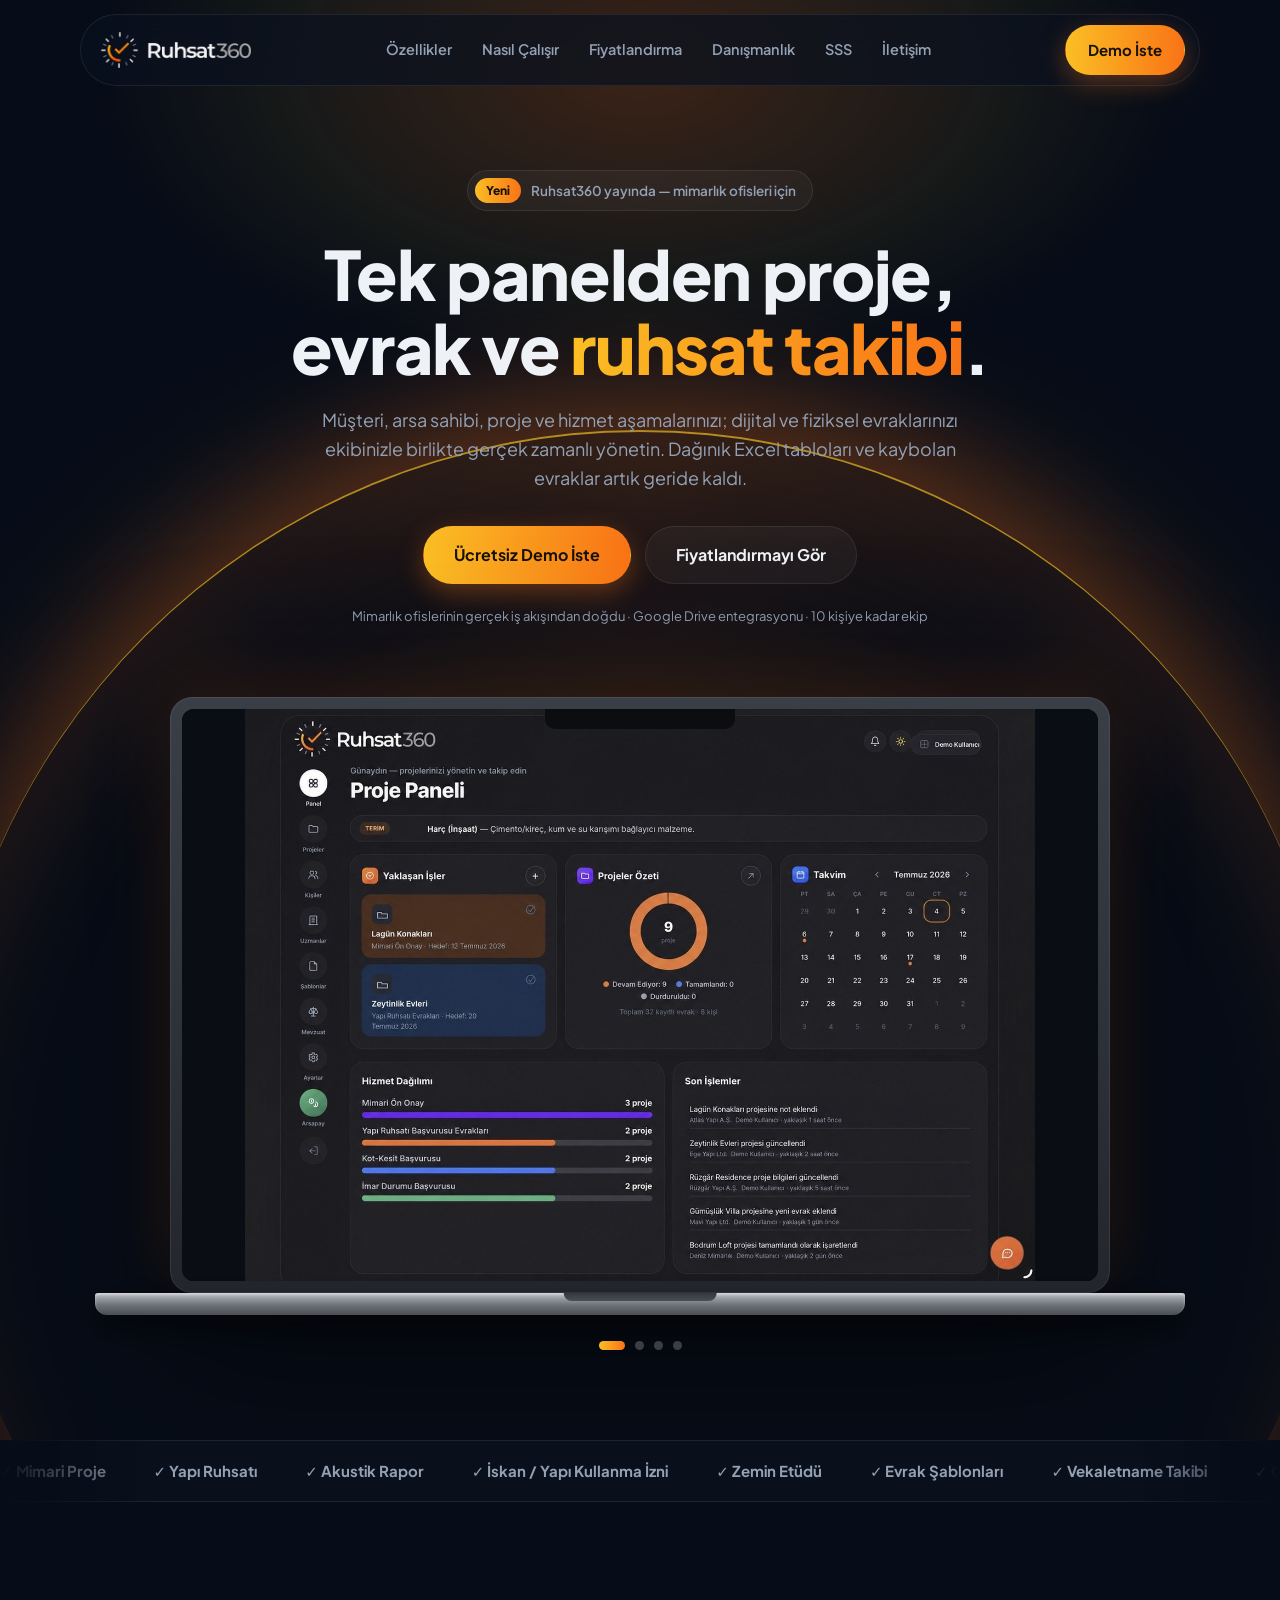
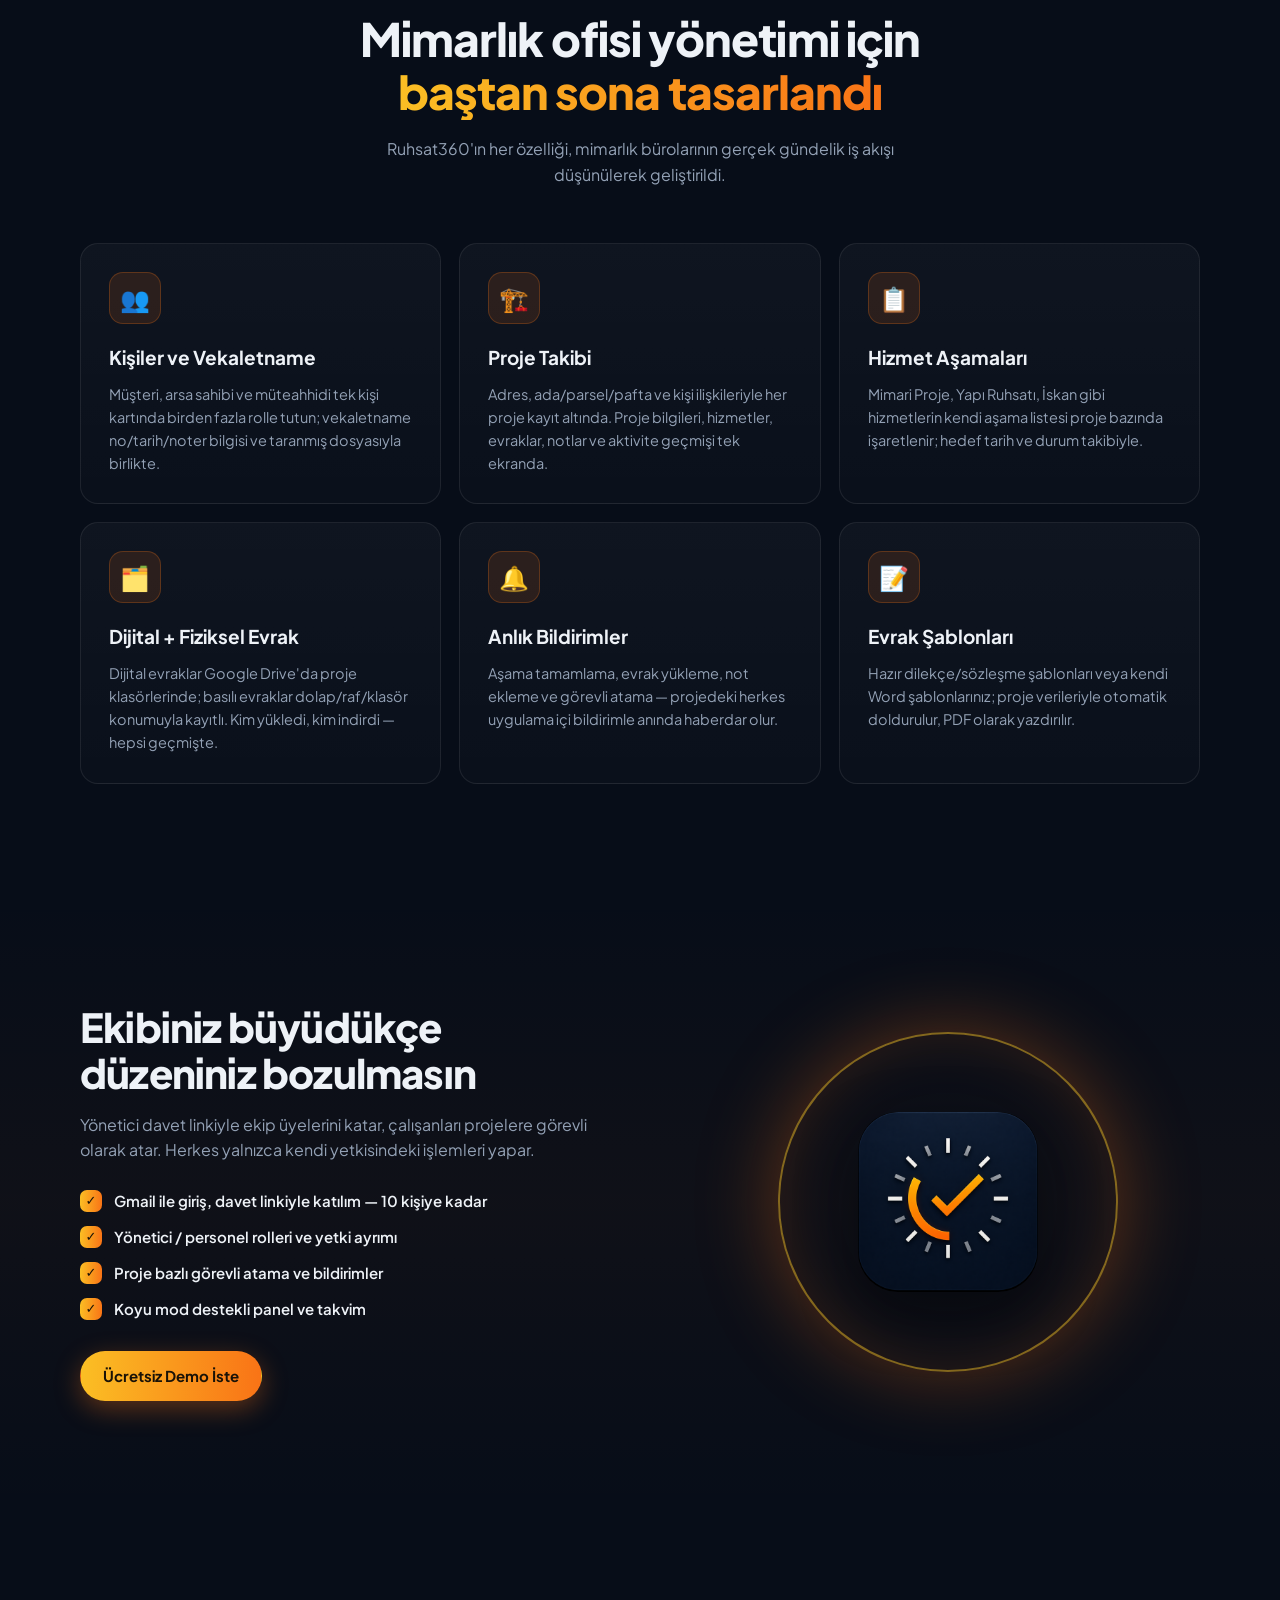
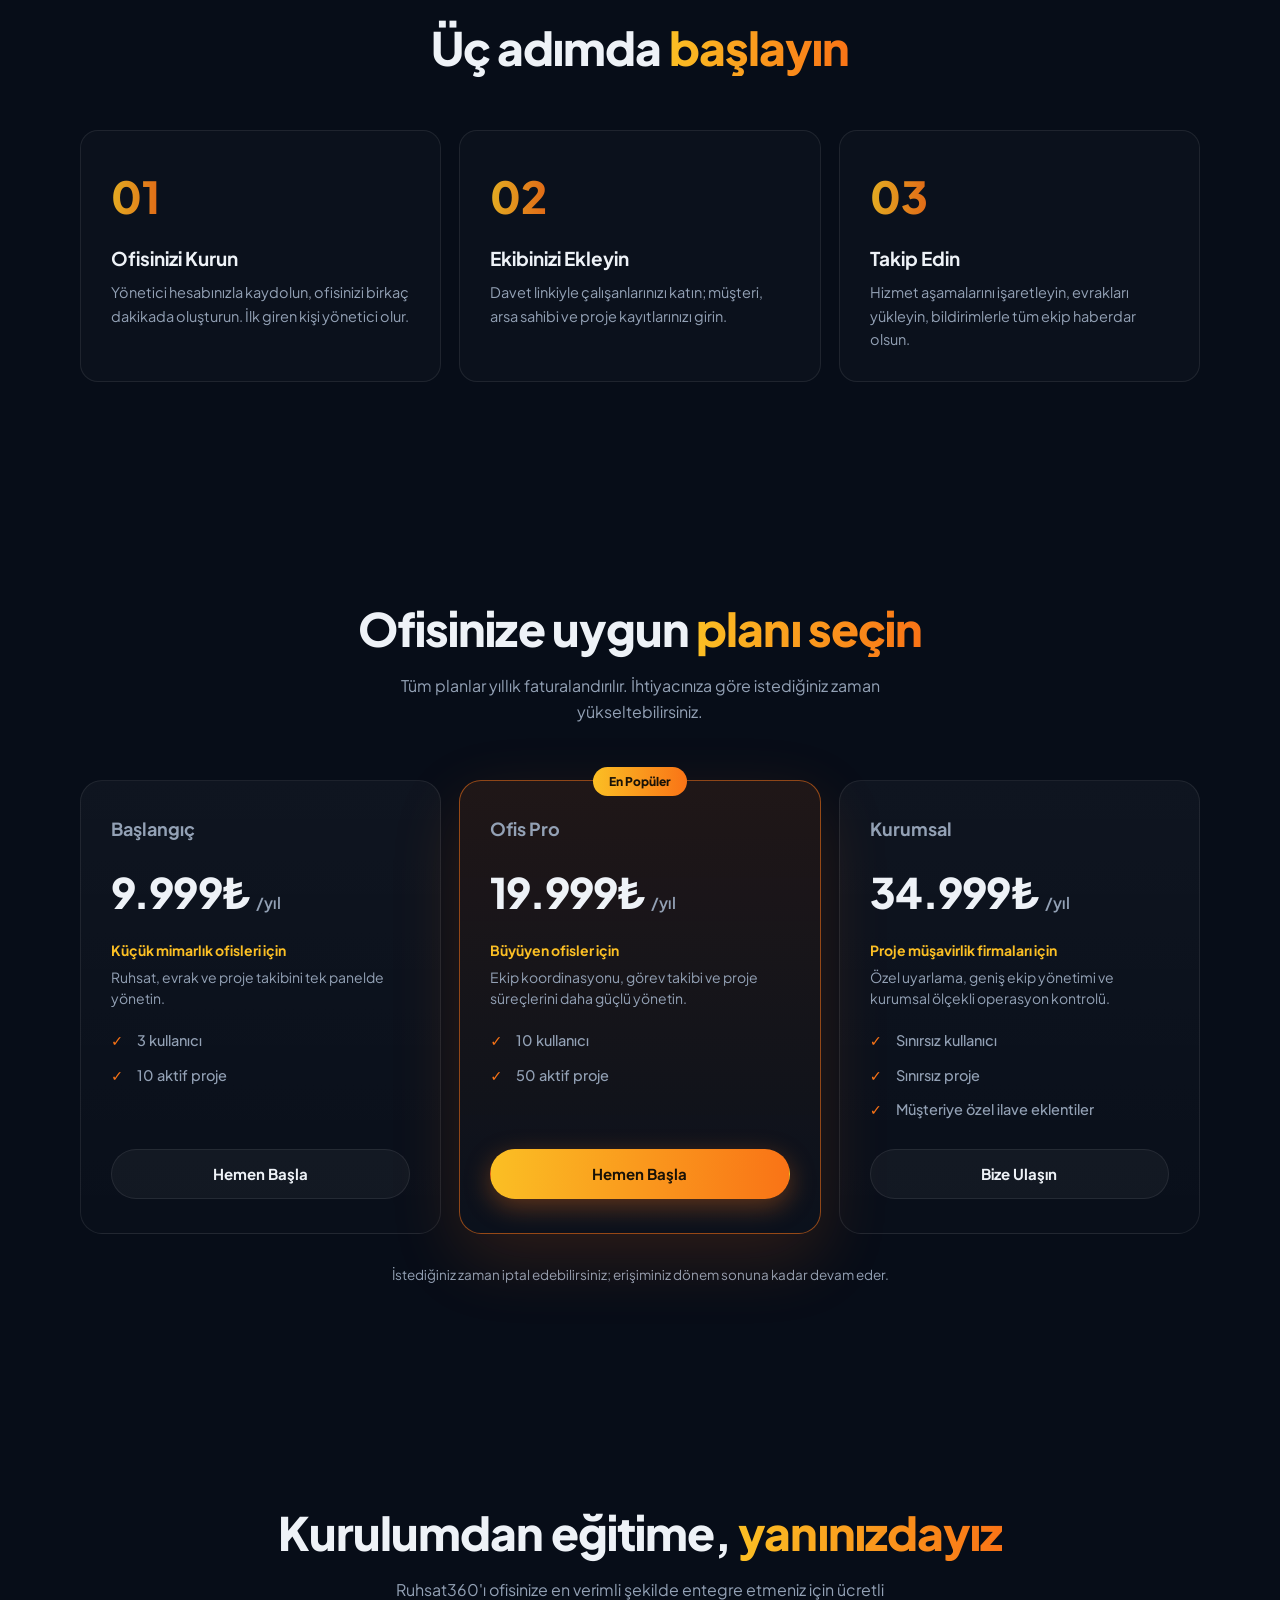
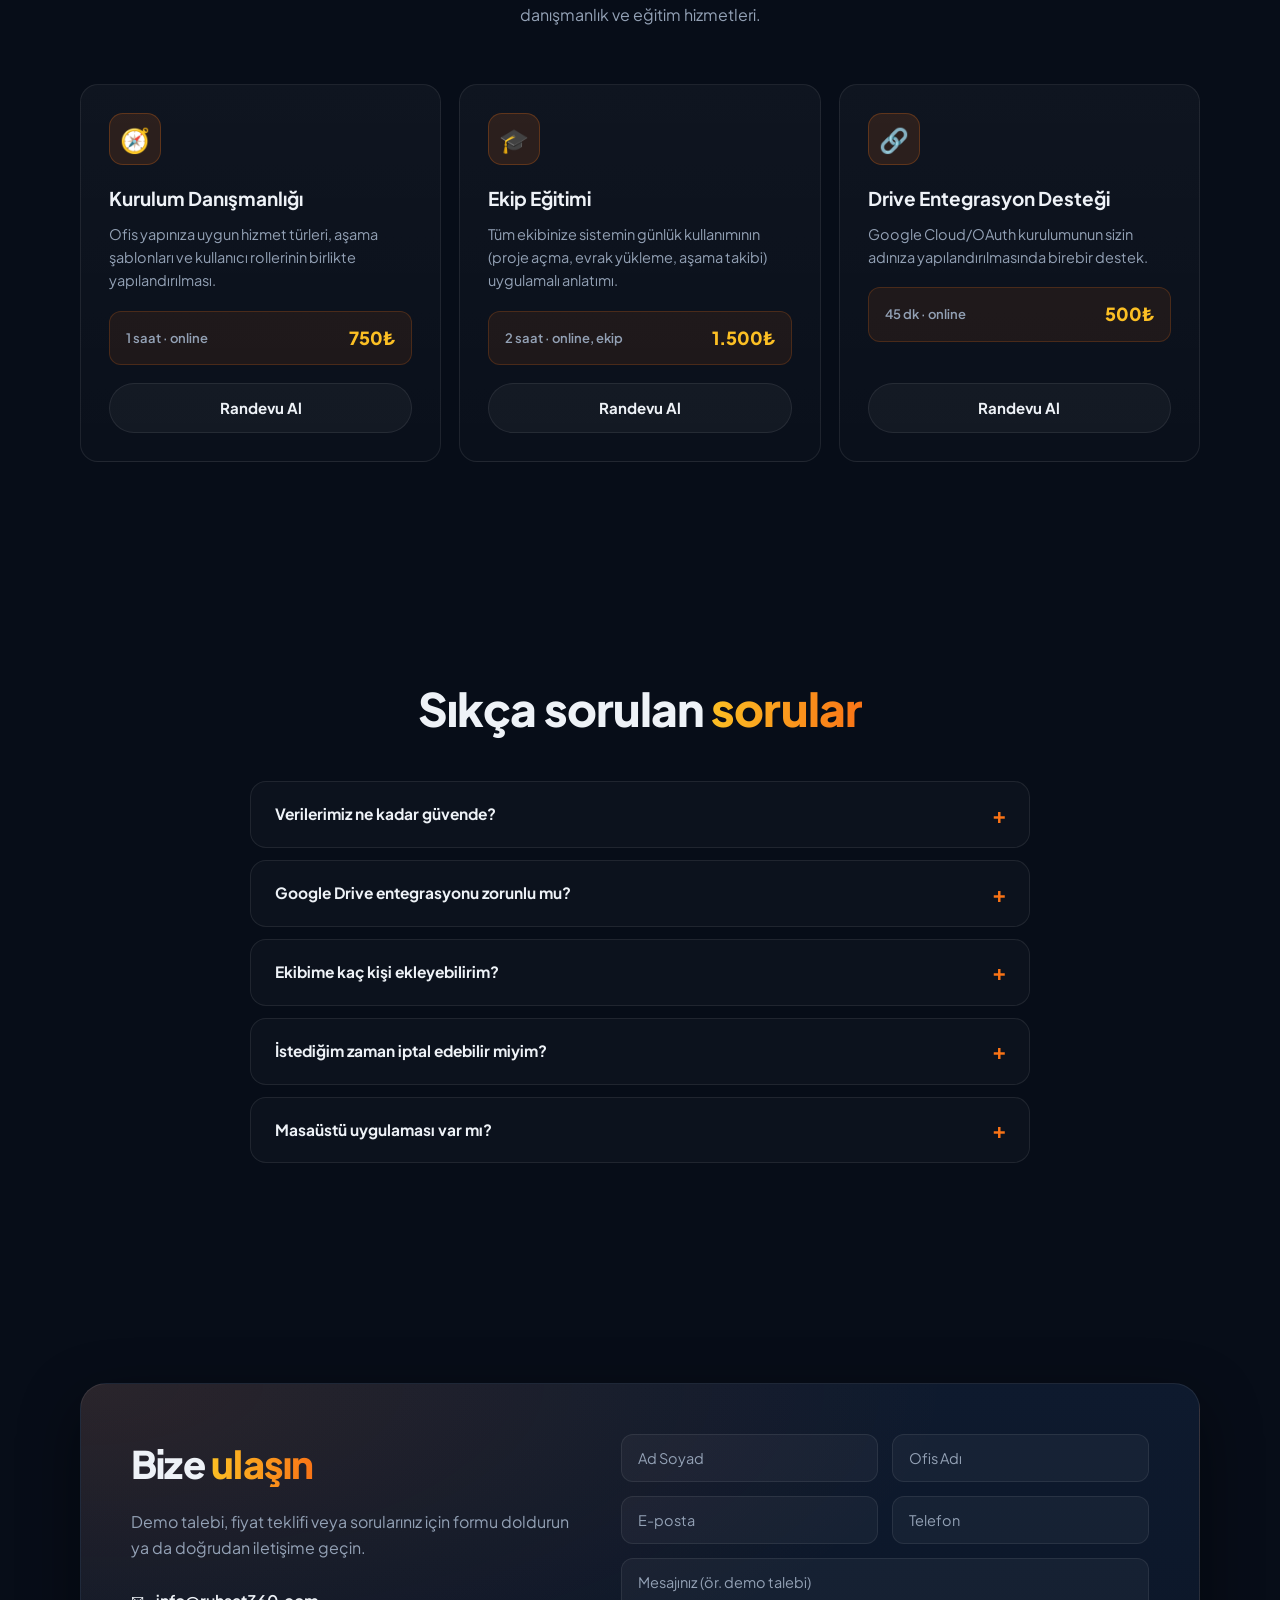
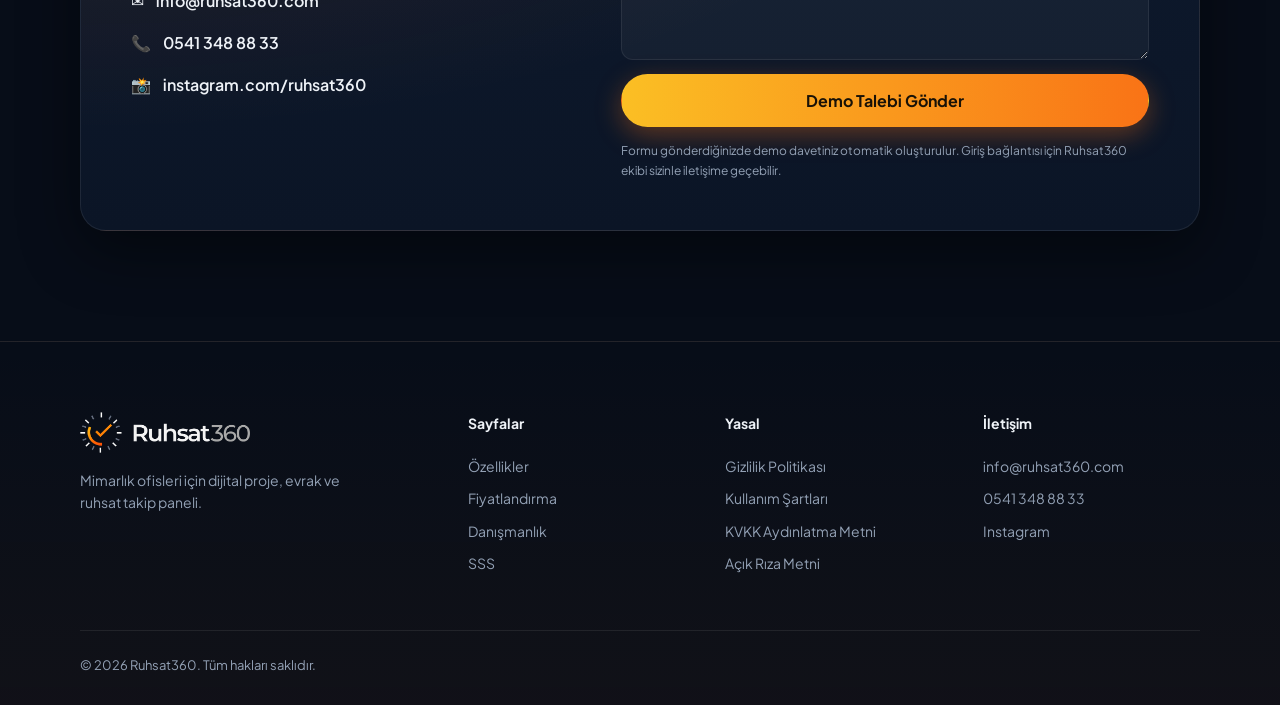
==== commit 59048333: "Connect contact form to Ruhsat360 lead function" ====
--- a/index.html
+++ b/index.html
@@ -311,7 +311,7 @@
           <form class="contact-form" id="contact-form">
             <div class="form-row">
               <input type="text" id="f-name" placeholder="Ad Soyad" required>
-              <input type="text" id="f-office" placeholder="Ofis Adı">
+              <input type="text" id="f-office" placeholder="Ofis Adı" required>
             </div>
             <div class="form-row">
               <input type="email" id="f-email" placeholder="E-posta" required>
@@ -319,7 +319,7 @@
             </div>
             <textarea id="f-msg" rows="4" placeholder="Mesajınız (ör. demo talebi)"></textarea>
             <button type="submit" class="btn btn-primary btn-lg">Demo Talebi Gönder</button>
-            <small class="form-note">Gönder'e bastığınızda e-posta uygulamanız açılır; mesajınız info@ruhsat360.com adresine iletilir.</small>
+            <small class="form-note" id="form-note">Formu gönderdiğinizde demo davetiniz otomatik oluşturulur. Giriş bağlantısı için Ruhsat360 ekibi sizinle iletişime geçebilir.</small>
           </form>
         </div>
       </div>
--- a/css/style.css
+++ b/css/style.css
@@ -834,3 +834,19 @@
   .nav-pill { position: relative; }
   .dash-tabs { display: none; }
 }
+
+/* Ruhsat360 lead form status */
+.form-note.success {
+  color: #15803d;
+  font-weight: 700;
+}
+
+.form-note.error {
+  color: #dc2626;
+  font-weight: 700;
+}
+
+.contact-form button:disabled {
+  cursor: not-allowed;
+  opacity: 0.65;
+}
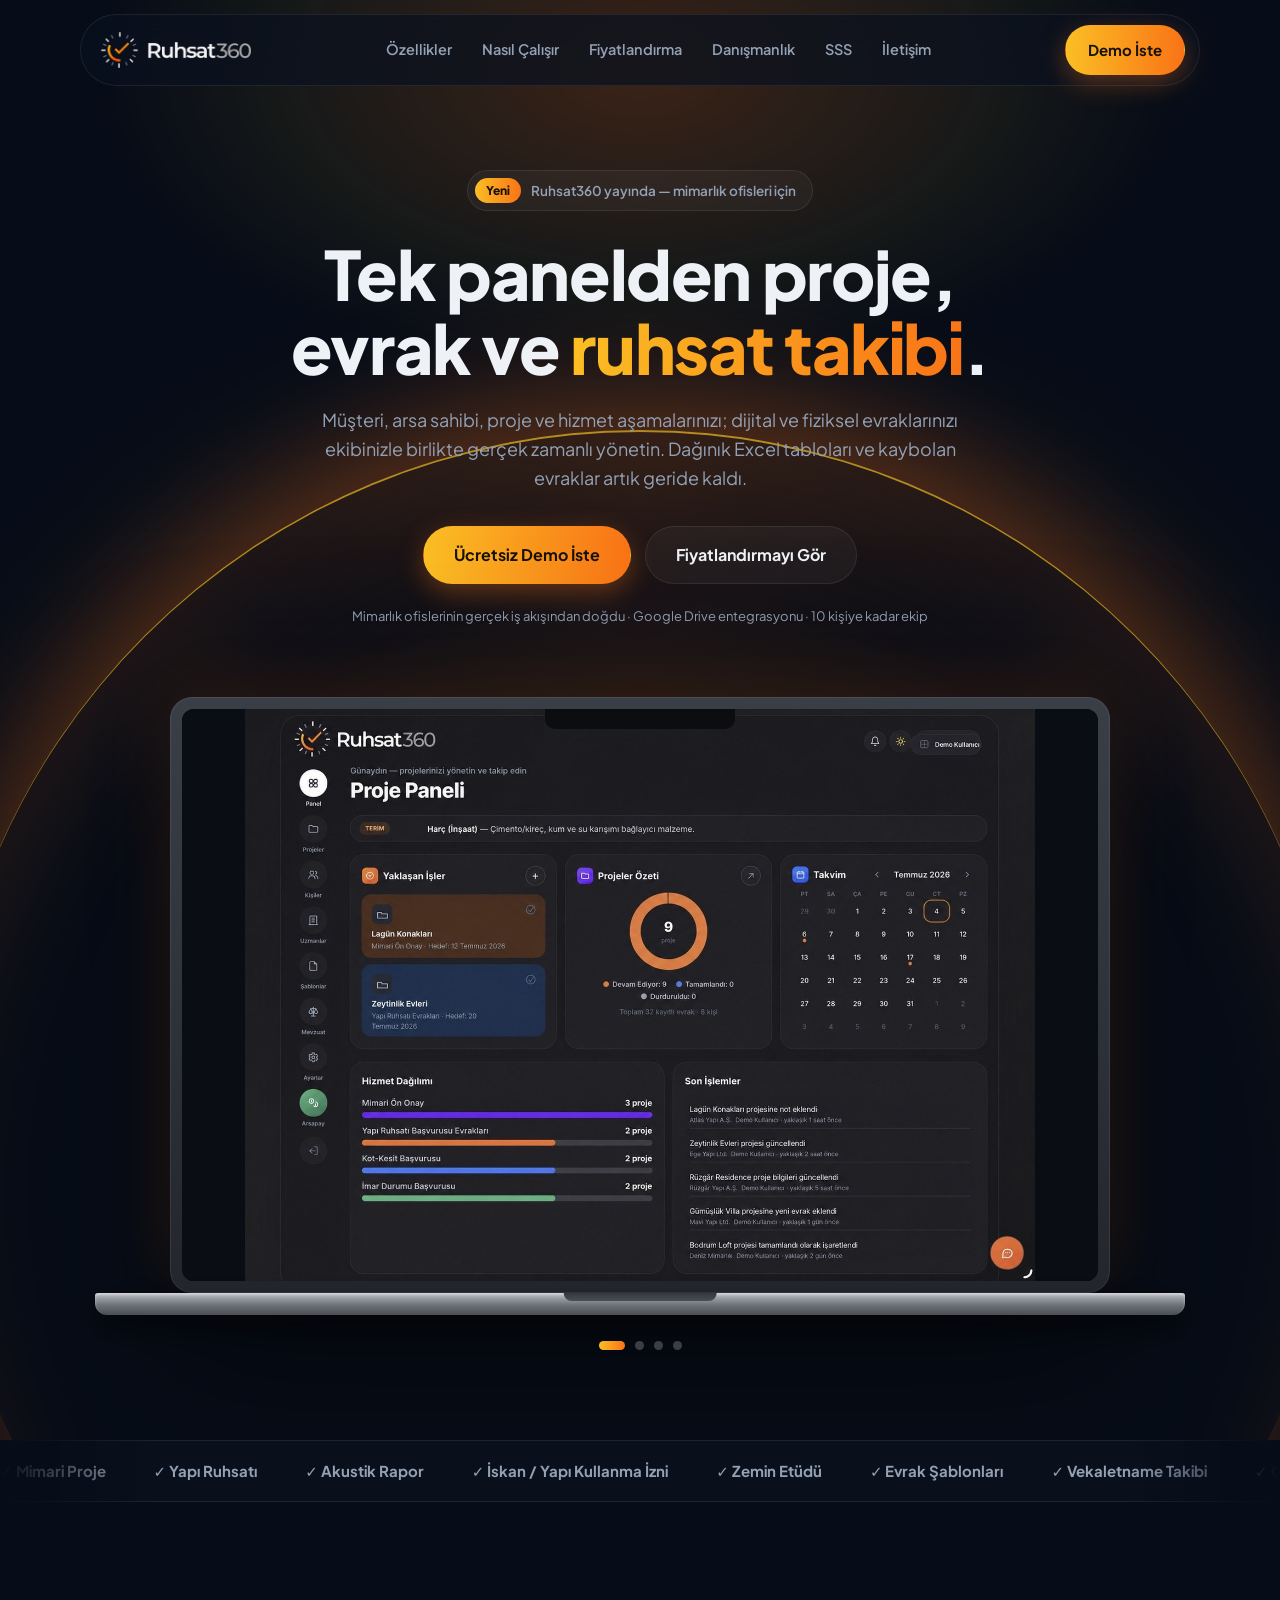
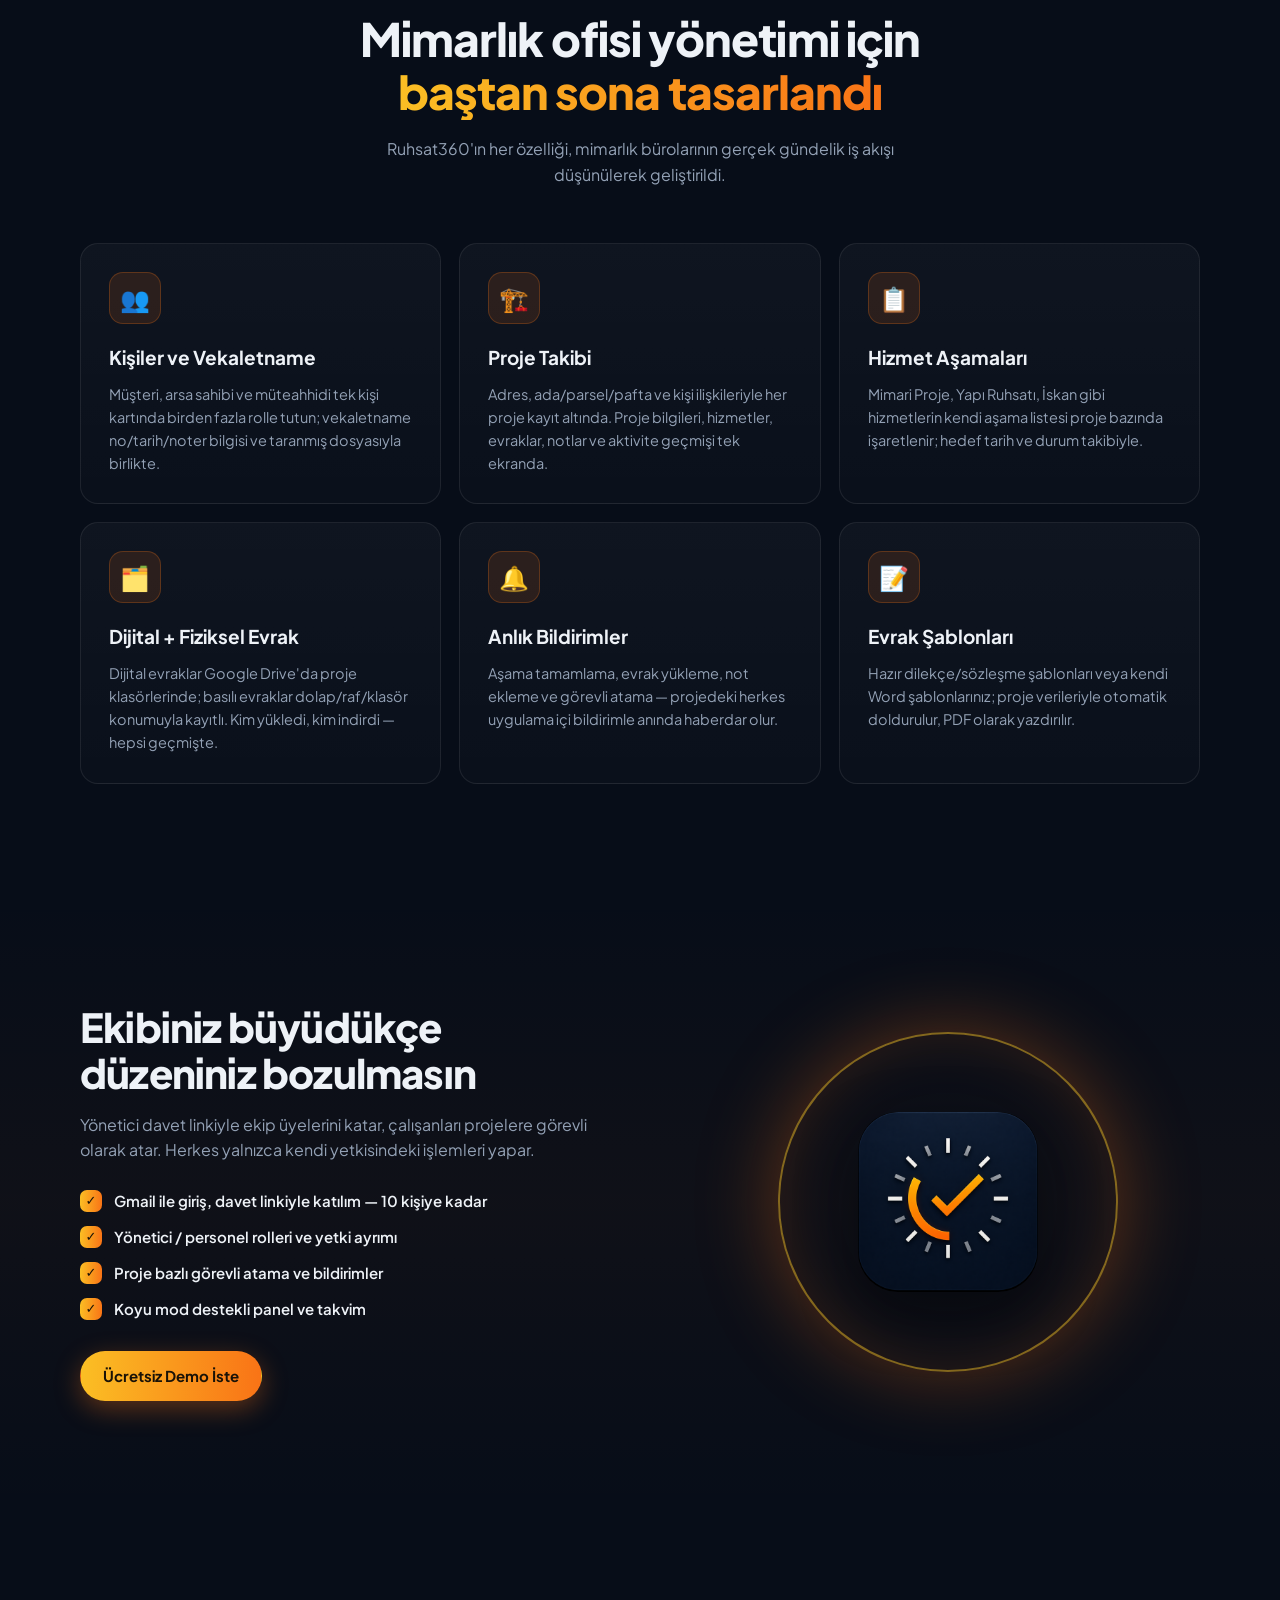
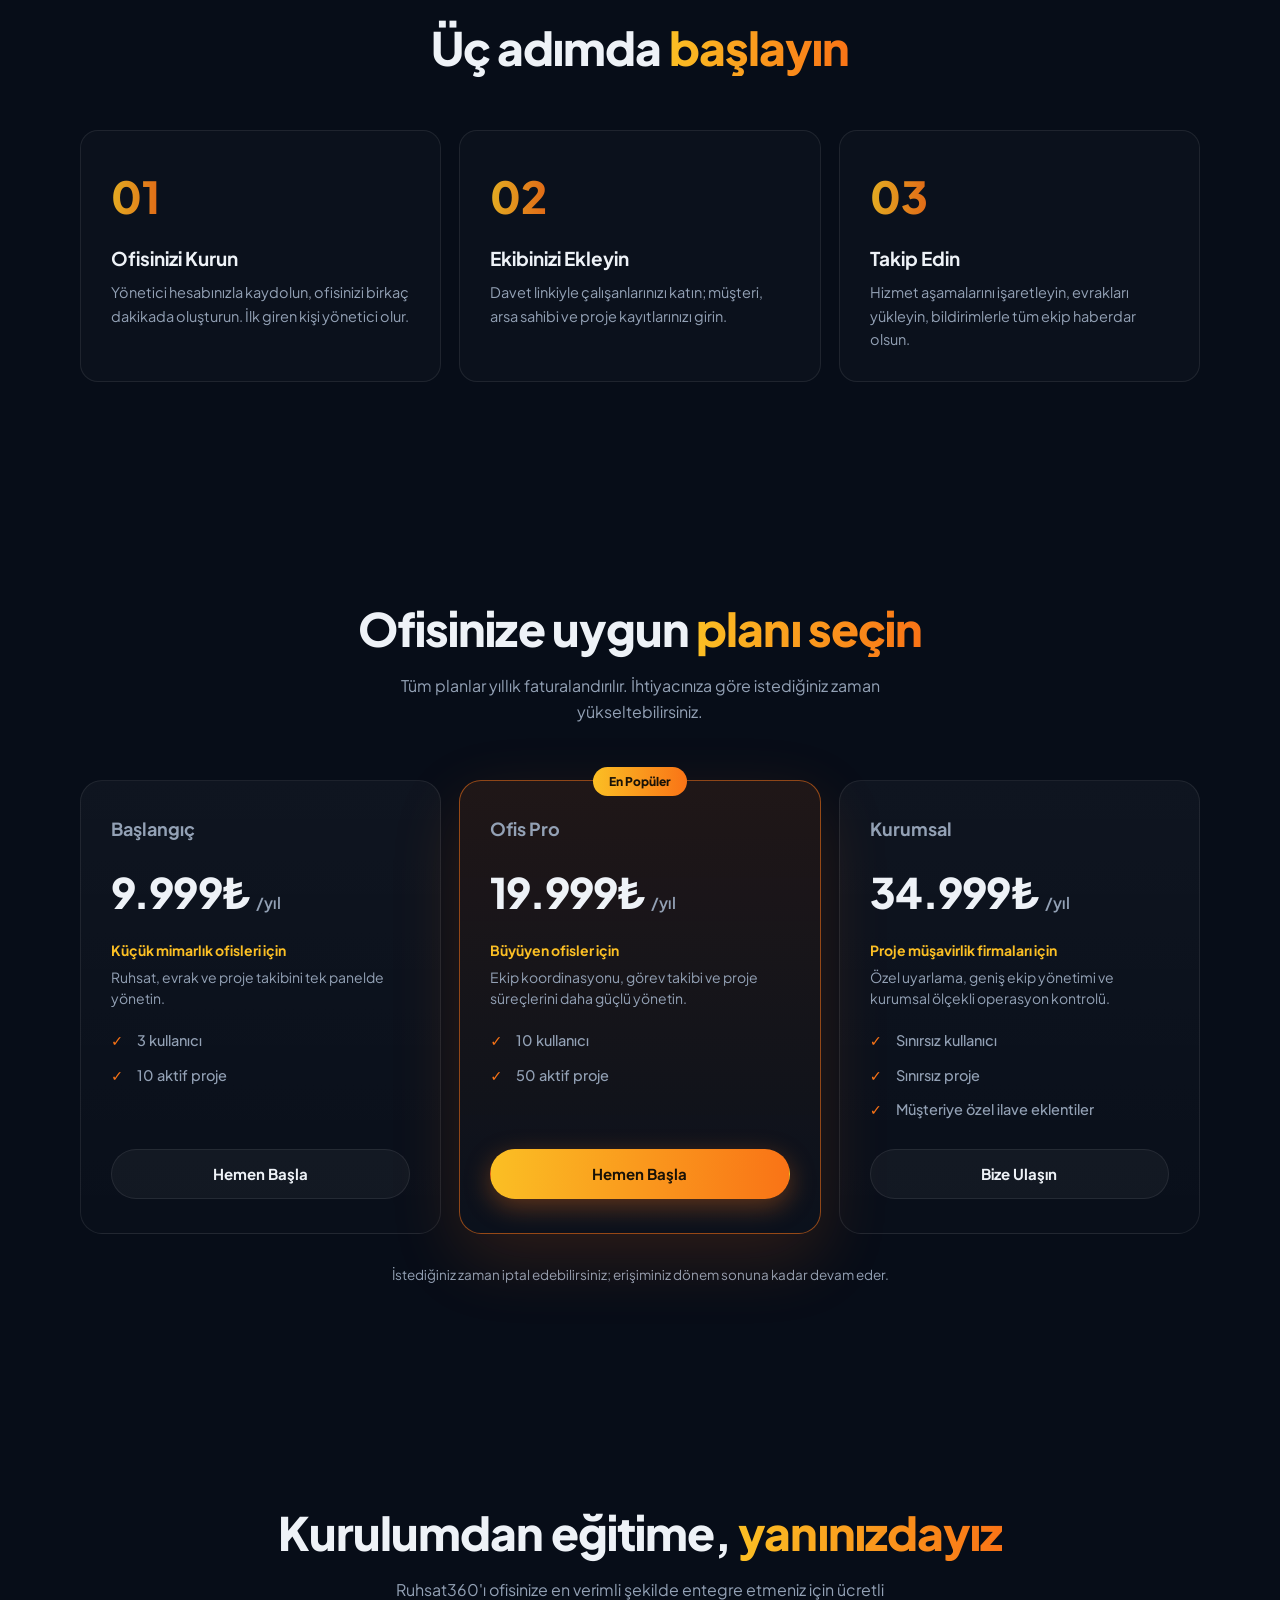
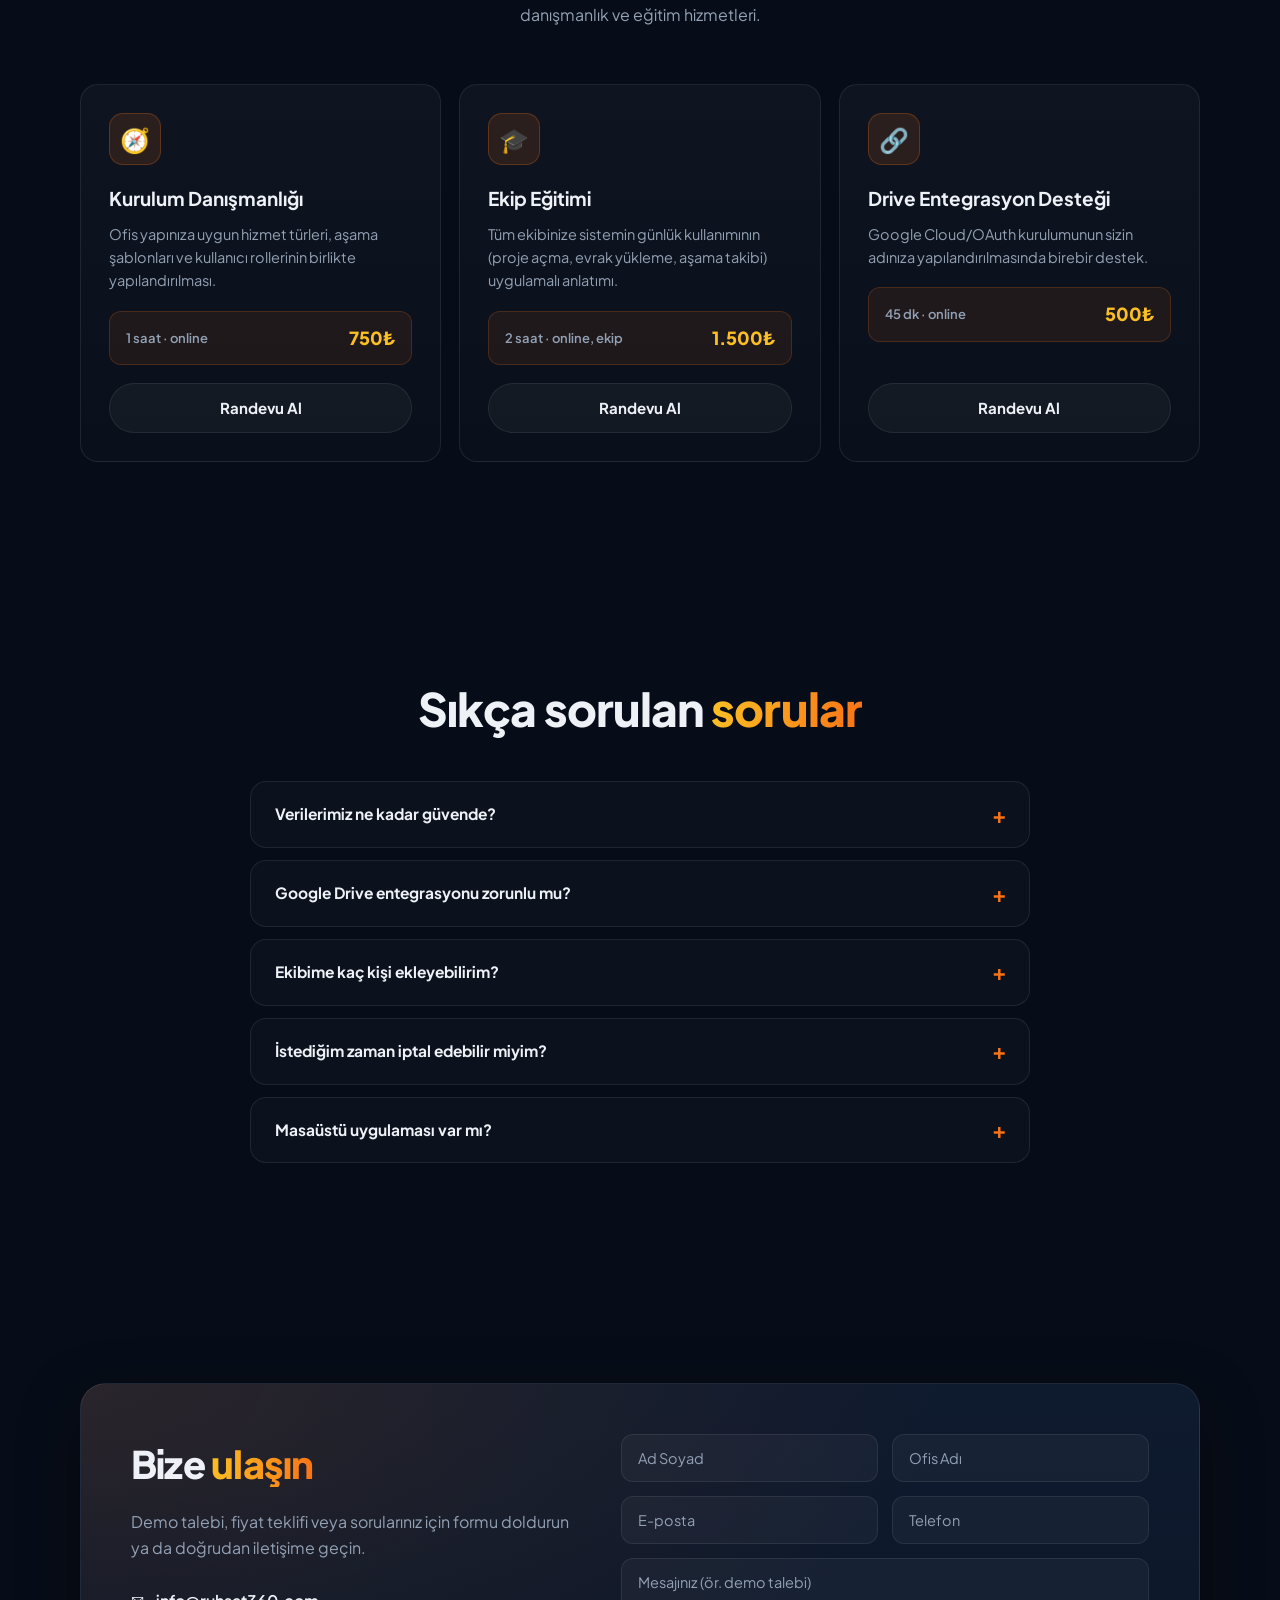
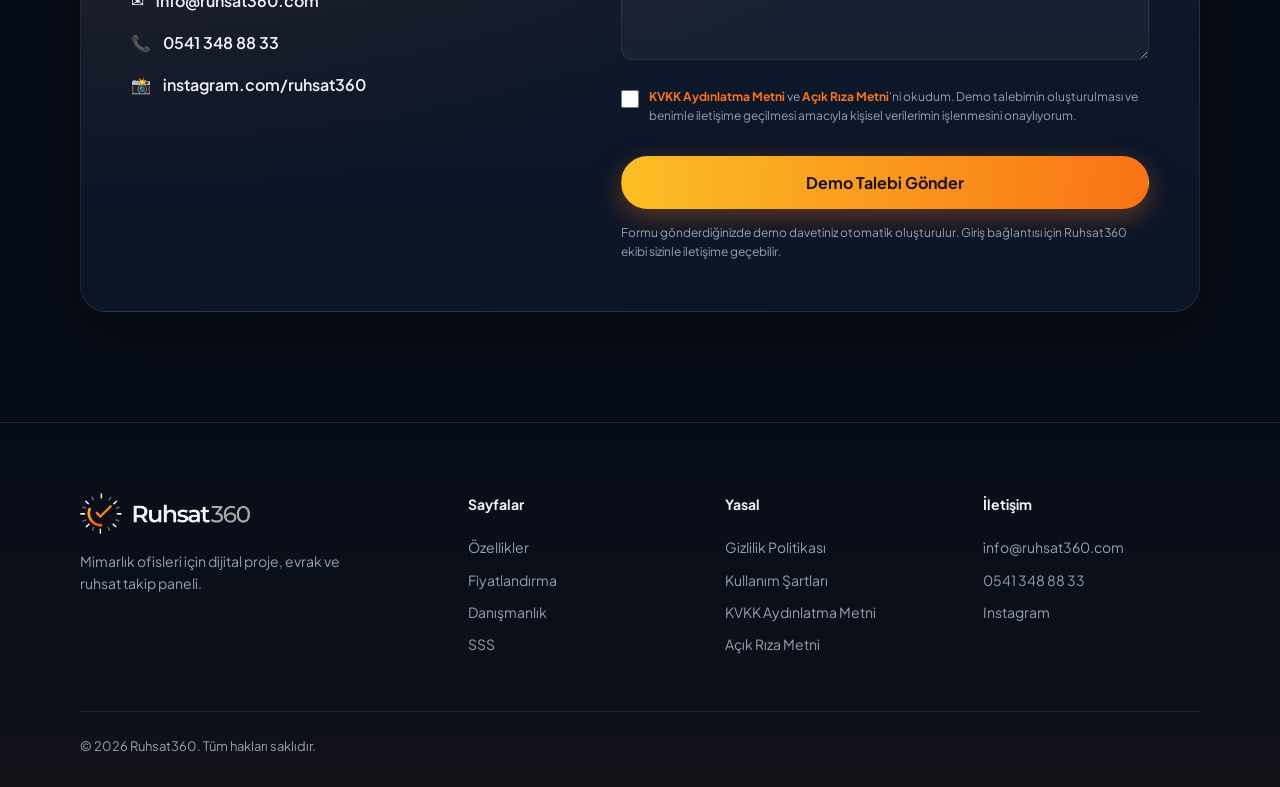
==== commit c469d509: "Add KVKK consent checkbox to lead form" ====
--- a/index.html
+++ b/index.html
@@ -318,6 +318,16 @@
               <input type="tel" id="f-phone" placeholder="Telefon">
             </div>
             <textarea id="f-msg" rows="4" placeholder="Mesajınız (ör. demo talebi)"></textarea>
+
+            <label class="consent-check">
+              <input type="checkbox" id="f-kvkk" required>
+              <span>
+                <a href="kvkk.html" target="_blank" rel="noopener">KVKK Aydınlatma Metni</a> ve
+                <a href="acik-riza.html" target="_blank" rel="noopener">Açık Rıza Metni</a>'ni okudum.
+                Demo talebimin oluşturulması ve benimle iletişime geçilmesi amacıyla kişisel verilerimin işlenmesini onaylıyorum.
+              </span>
+            </label>
+
             <button type="submit" class="btn btn-primary btn-lg">Demo Talebi Gönder</button>
             <small class="form-note" id="form-note">Formu gönderdiğinizde demo davetiniz otomatik oluşturulur. Giriş bağlantısı için Ruhsat360 ekibi sizinle iletişime geçebilir.</small>
           </form>
--- a/css/style.css
+++ b/css/style.css
@@ -850,3 +850,32 @@
   cursor: not-allowed;
   opacity: 0.65;
 }
+
+/* KVKK consent checkbox */
+.consent-check {
+  display: flex;
+  align-items: flex-start;
+  gap: 10px;
+  margin: 14px 0 16px;
+  color: var(--muted);
+  font-size: 12px;
+  line-height: 1.55;
+}
+
+.consent-check input {
+  width: 18px;
+  height: 18px;
+  margin-top: 2px;
+  accent-color: var(--orange);
+  flex: 0 0 auto;
+}
+
+.consent-check a {
+  color: var(--orange);
+  font-weight: 700;
+  text-decoration: none;
+}
+
+.consent-check a:hover {
+  text-decoration: underline;
+}
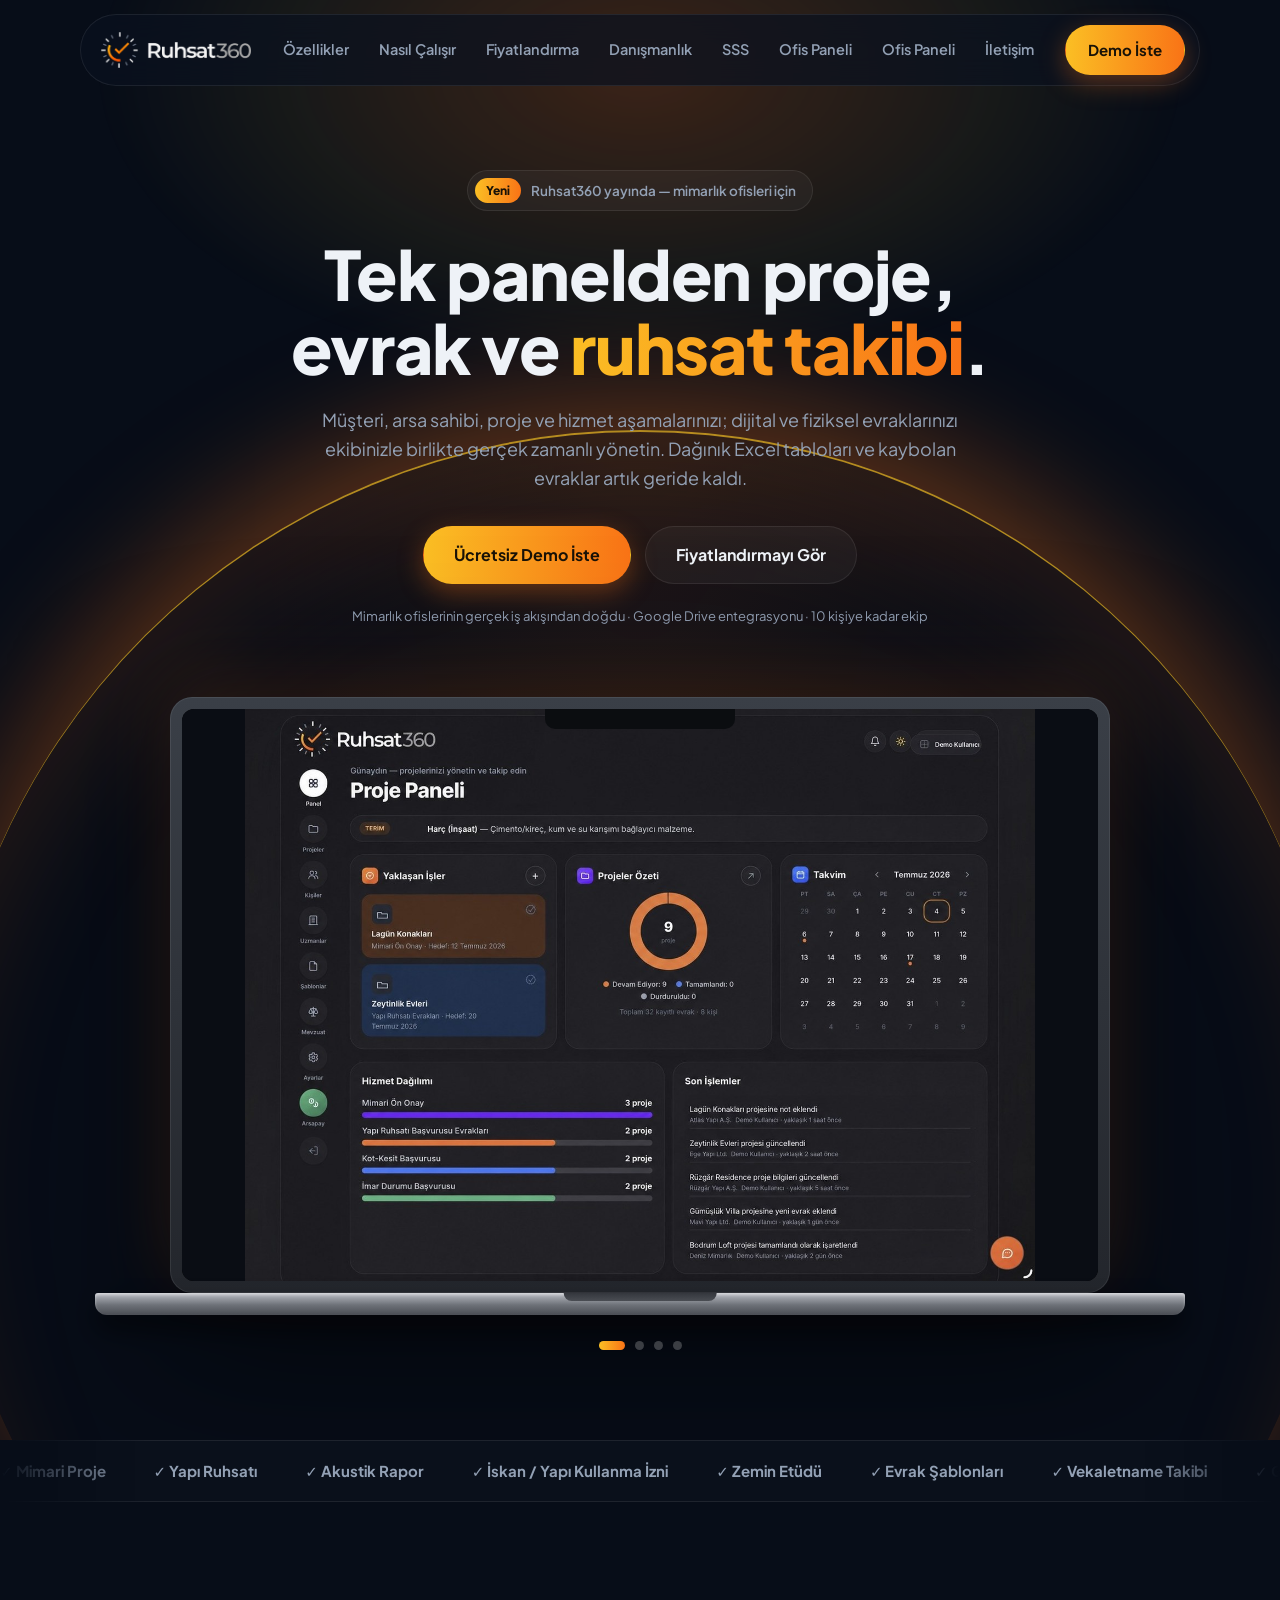
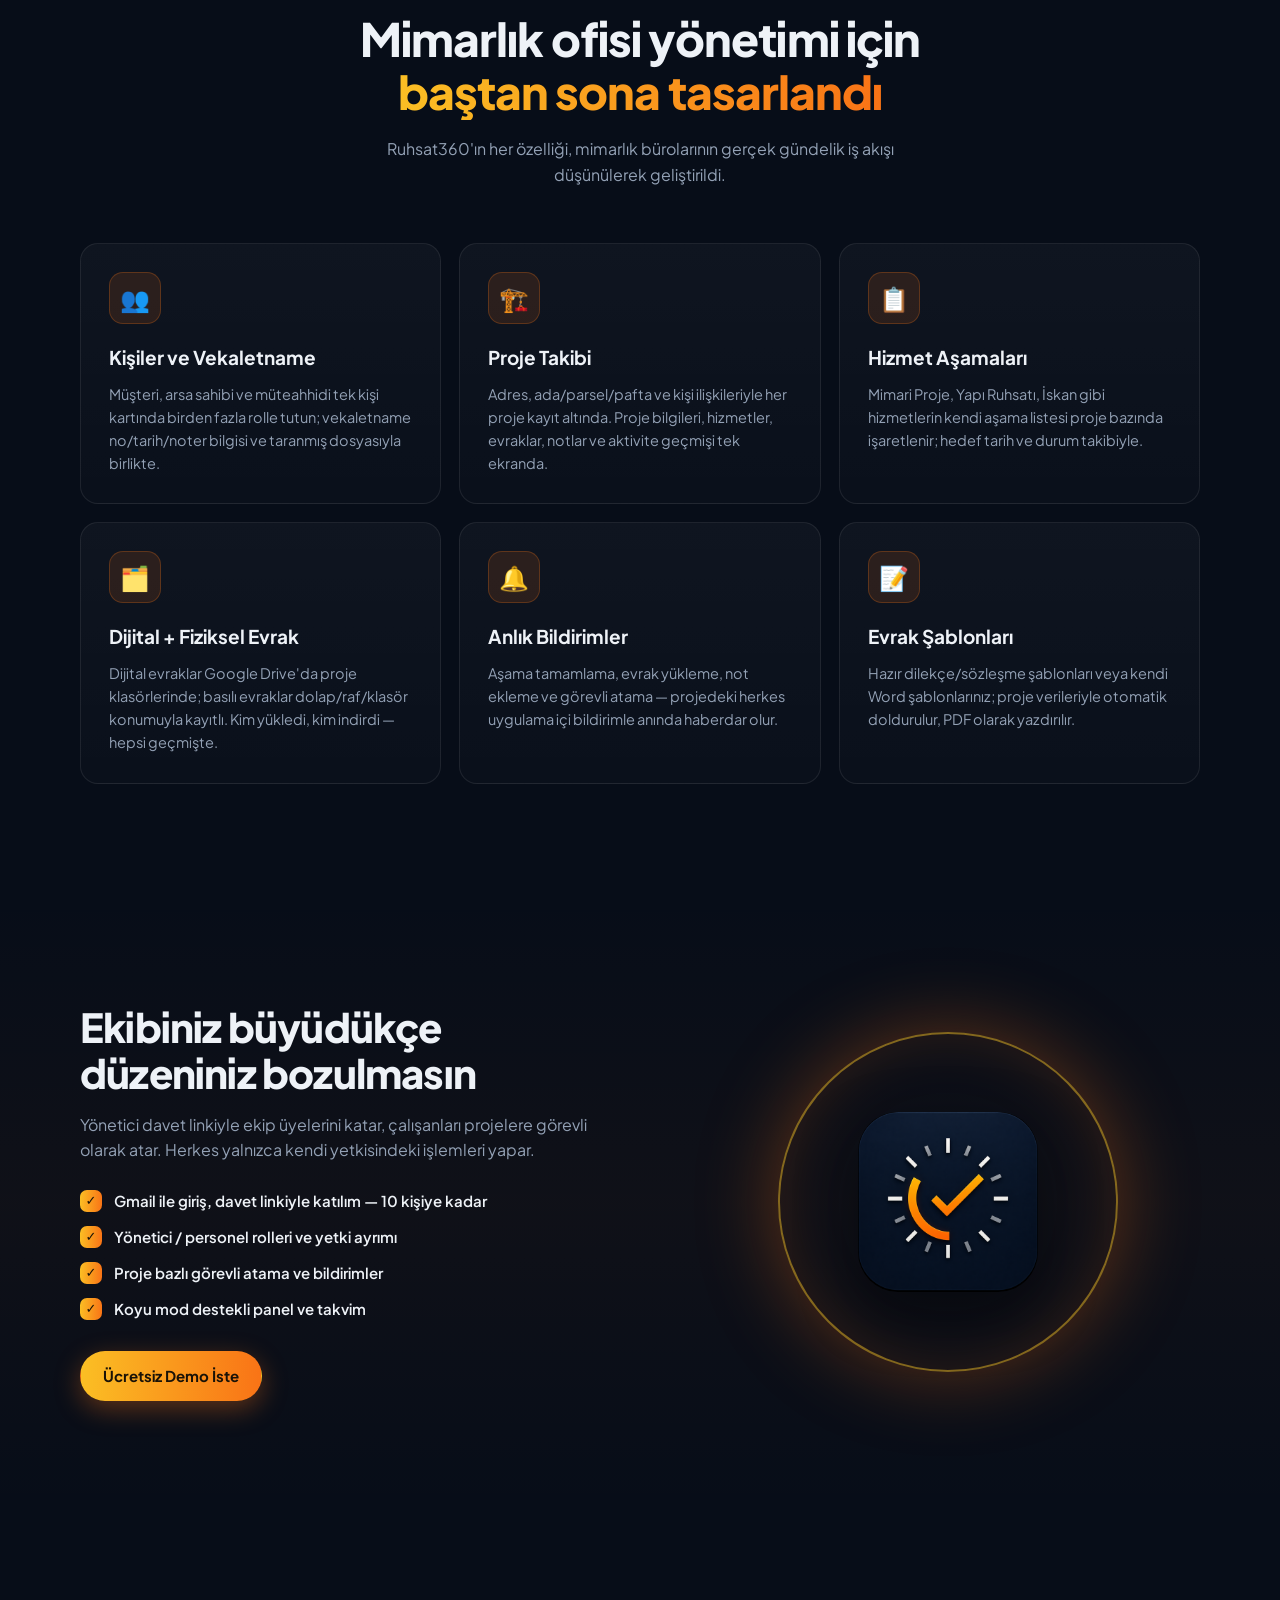
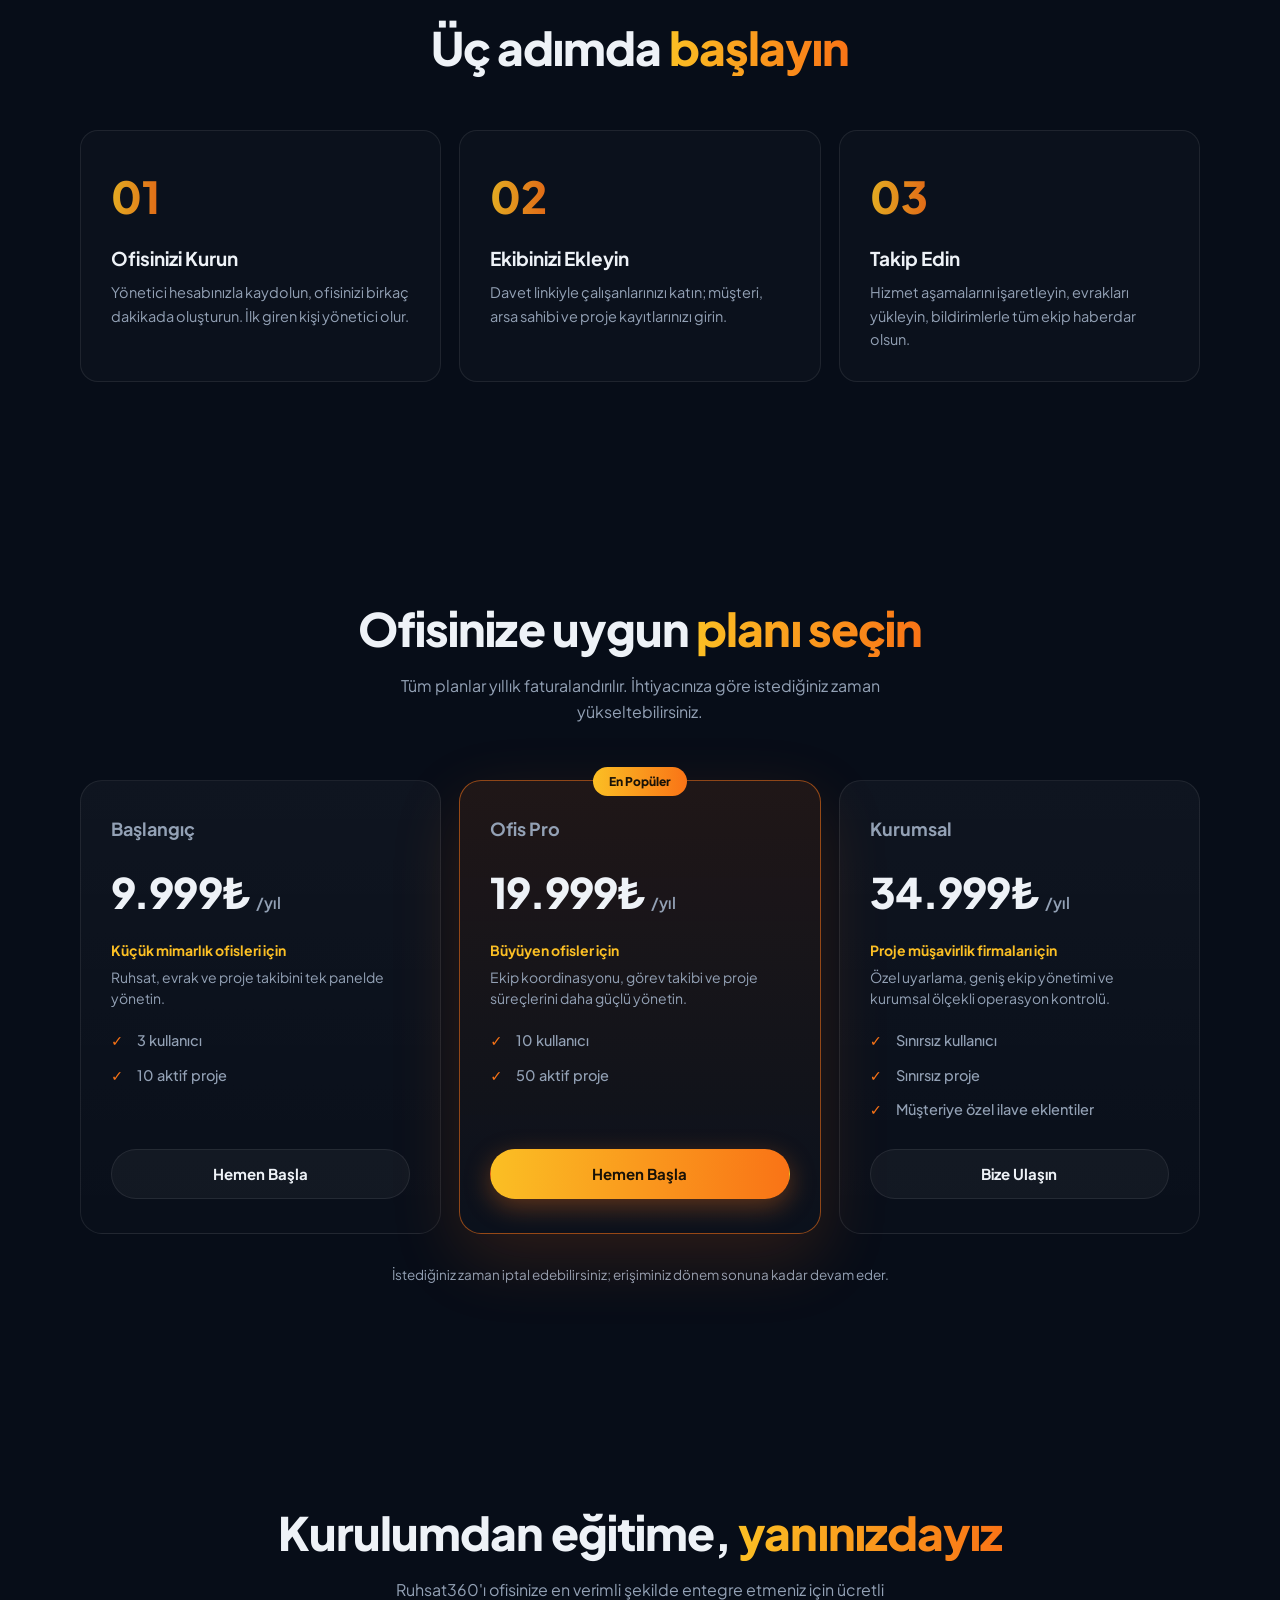
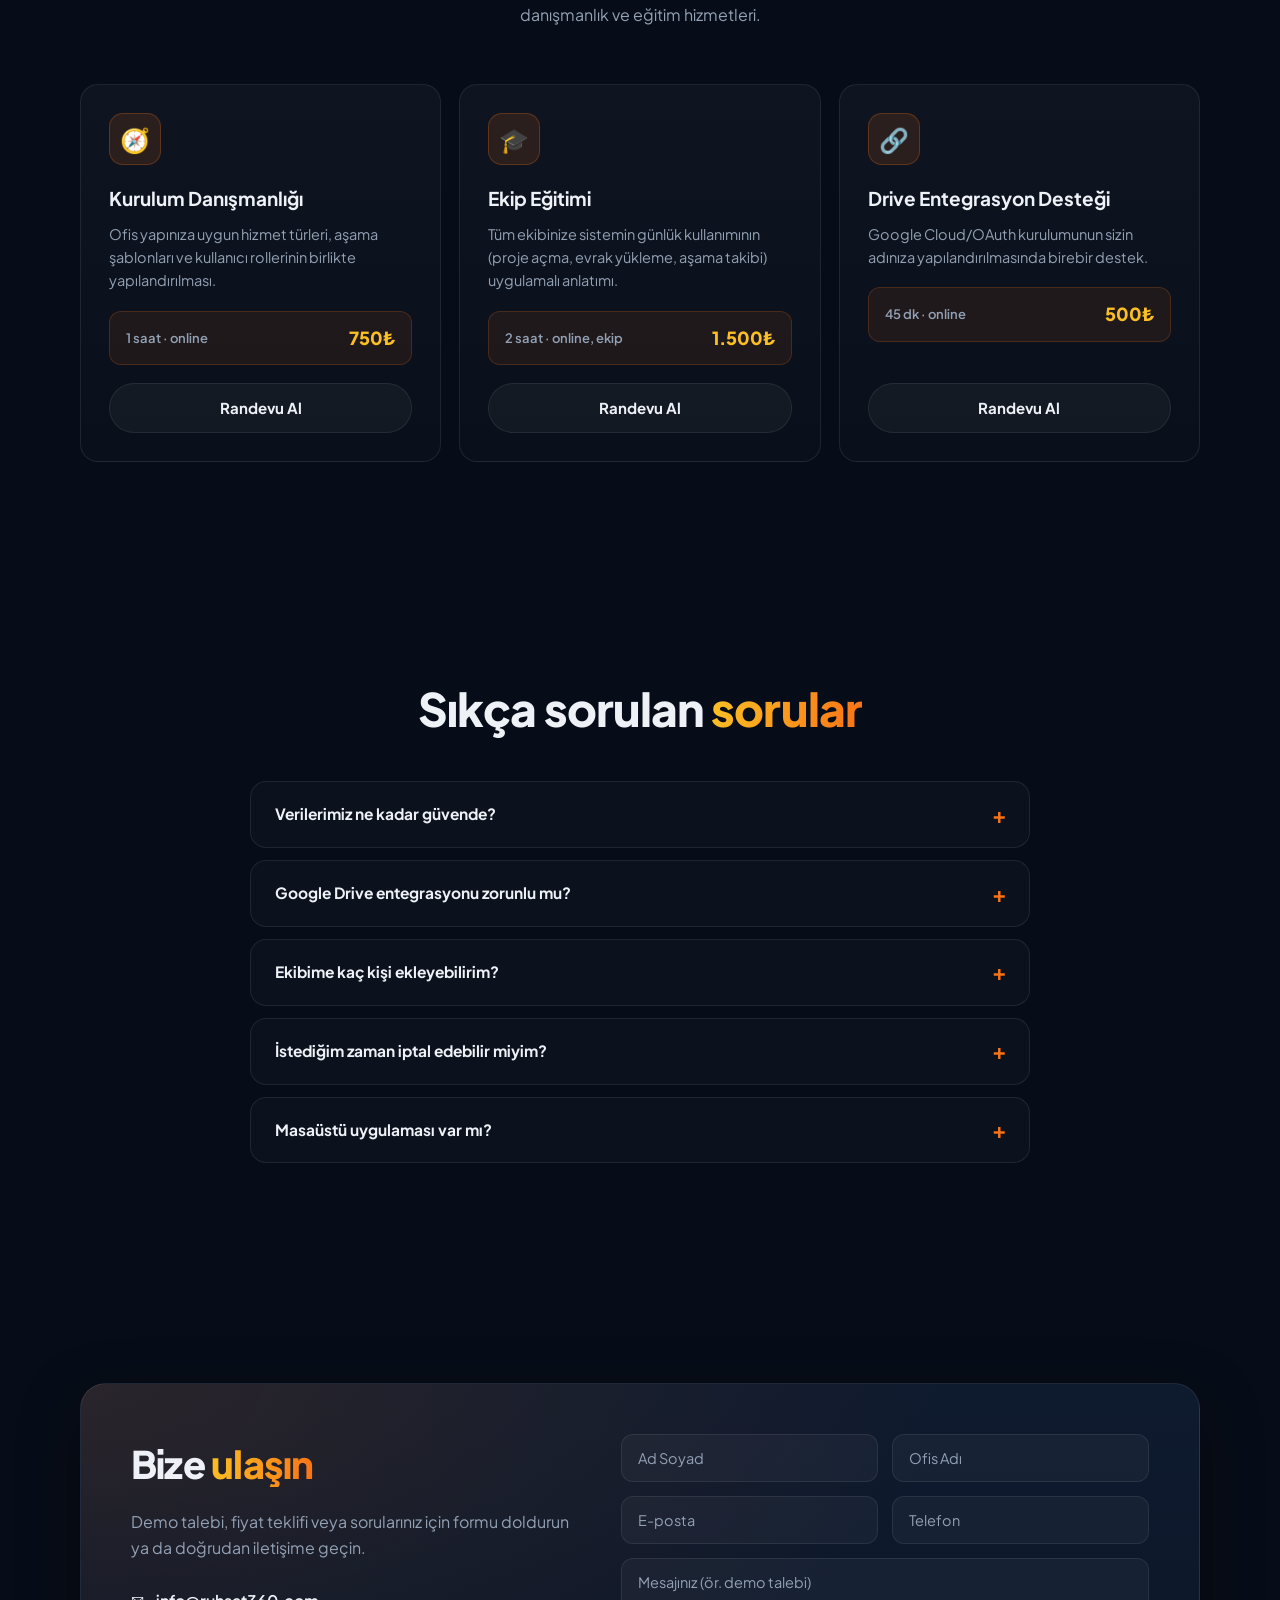
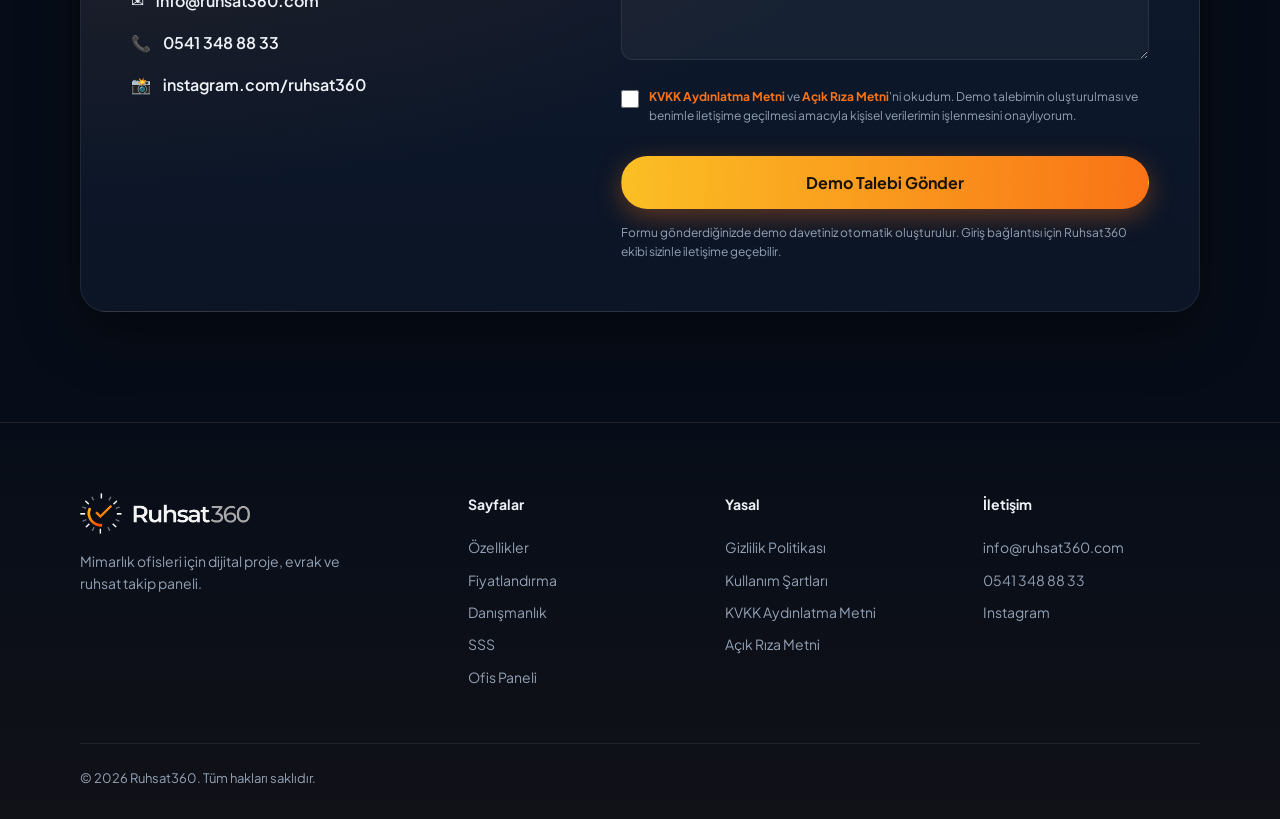
==== commit 13d9ab26: "Add office panel page" ====
--- a/index.html
+++ b/index.html
@@ -31,6 +31,8 @@
         <a href="#fiyatlandirma">Fiyatlandırma</a>
         <a href="#danismanlik">Danışmanlık</a>
         <a href="#sss">SSS</a>
+        <a href="ofis-paneli.html">Ofis Paneli</a>
+        <a href="ofis-paneli.html">Ofis Paneli</a>
         <a href="#iletisim">İletişim</a>
       </nav>
       <a href="#iletisim" class="btn btn-primary nav-cta">Demo İste</a>
@@ -350,6 +352,7 @@
         <a href="#fiyatlandirma">Fiyatlandırma</a>
         <a href="#danismanlik">Danışmanlık</a>
         <a href="#sss">SSS</a>
+        <a href="ofis-paneli.html">Ofis Paneli</a>
       </div>
       <div class="footer-col">
         <h4>Yasal</h4>
--- a/css/style.css
+++ b/css/style.css
@@ -879,3 +879,113 @@
 .consent-check a:hover {
   text-decoration: underline;
 }
+
+/* ---------- Ofis Paneli sayfası ---------- */
+.panel-page {
+  position: relative;
+  padding: 160px 0 90px;
+  overflow: hidden;
+}
+
+.panel-glow {
+  position: absolute;
+  top: -220px;
+  left: 50%;
+  transform: translateX(-50%);
+  width: 980px;
+  height: 520px;
+  background: radial-gradient(ellipse at center, rgba(249, 115, 22, 0.18), rgba(251, 191, 36, 0.05) 45%, transparent 70%);
+  filter: blur(12px);
+  pointer-events: none;
+}
+
+.panel-page-head {
+  position: relative;
+  z-index: 2;
+  text-align: center;
+  max-width: 820px;
+  margin: 0 auto 34px;
+}
+
+.panel-page-head h1 {
+  margin-top: 22px;
+  font-size: clamp(38px, 7vw, 72px);
+  line-height: 0.95;
+  letter-spacing: -0.055em;
+  font-weight: 800;
+}
+
+.panel-page-head p {
+  margin: 18px auto 0;
+  max-width: 680px;
+  color: var(--muted);
+  font-size: 16px;
+}
+
+.panel-actions {
+  display: flex;
+  justify-content: center;
+  flex-wrap: wrap;
+  gap: 12px;
+  margin-top: 26px;
+}
+
+.panel-domain-note {
+  font-size: 13px !important;
+  color: var(--muted);
+}
+
+.panel-domain-note strong {
+  color: var(--amber);
+}
+
+.panel-frame-wrap {
+  position: relative;
+  z-index: 2;
+  width: min(1380px, 96vw);
+  margin: 0 auto;
+  border: 1px solid var(--line);
+  border-radius: 28px;
+  background:
+    radial-gradient(ellipse at 20% 0%, rgba(249, 115, 22, 0.12), transparent 45%),
+    linear-gradient(180deg, rgba(255,255,255,0.06), rgba(255,255,255,0.02));
+  box-shadow: var(--shadow);
+  overflow: hidden;
+}
+
+.panel-frame-wrap::before {
+  content: "";
+  display: block;
+  height: 38px;
+  border-bottom: 1px solid var(--line);
+  background:
+    radial-gradient(circle at 24px 50%, #ff5f57 0 5px, transparent 6px),
+    radial-gradient(circle at 44px 50%, #ffbd2e 0 5px, transparent 6px),
+    radial-gradient(circle at 64px 50%, #28c840 0 5px, transparent 6px),
+    rgba(255,255,255,0.035);
+}
+
+.panel-frame-wrap iframe {
+  display: block;
+  width: 100%;
+  height: min(78vh, 900px);
+  min-height: 680px;
+  border: 0;
+  background: #070d18;
+}
+
+@media (max-width: 700px) {
+  .panel-page {
+    padding-top: 130px;
+  }
+
+  .panel-frame-wrap {
+    width: 94vw;
+    border-radius: 20px;
+  }
+
+  .panel-frame-wrap iframe {
+    height: 76vh;
+    min-height: 600px;
+  }
+}
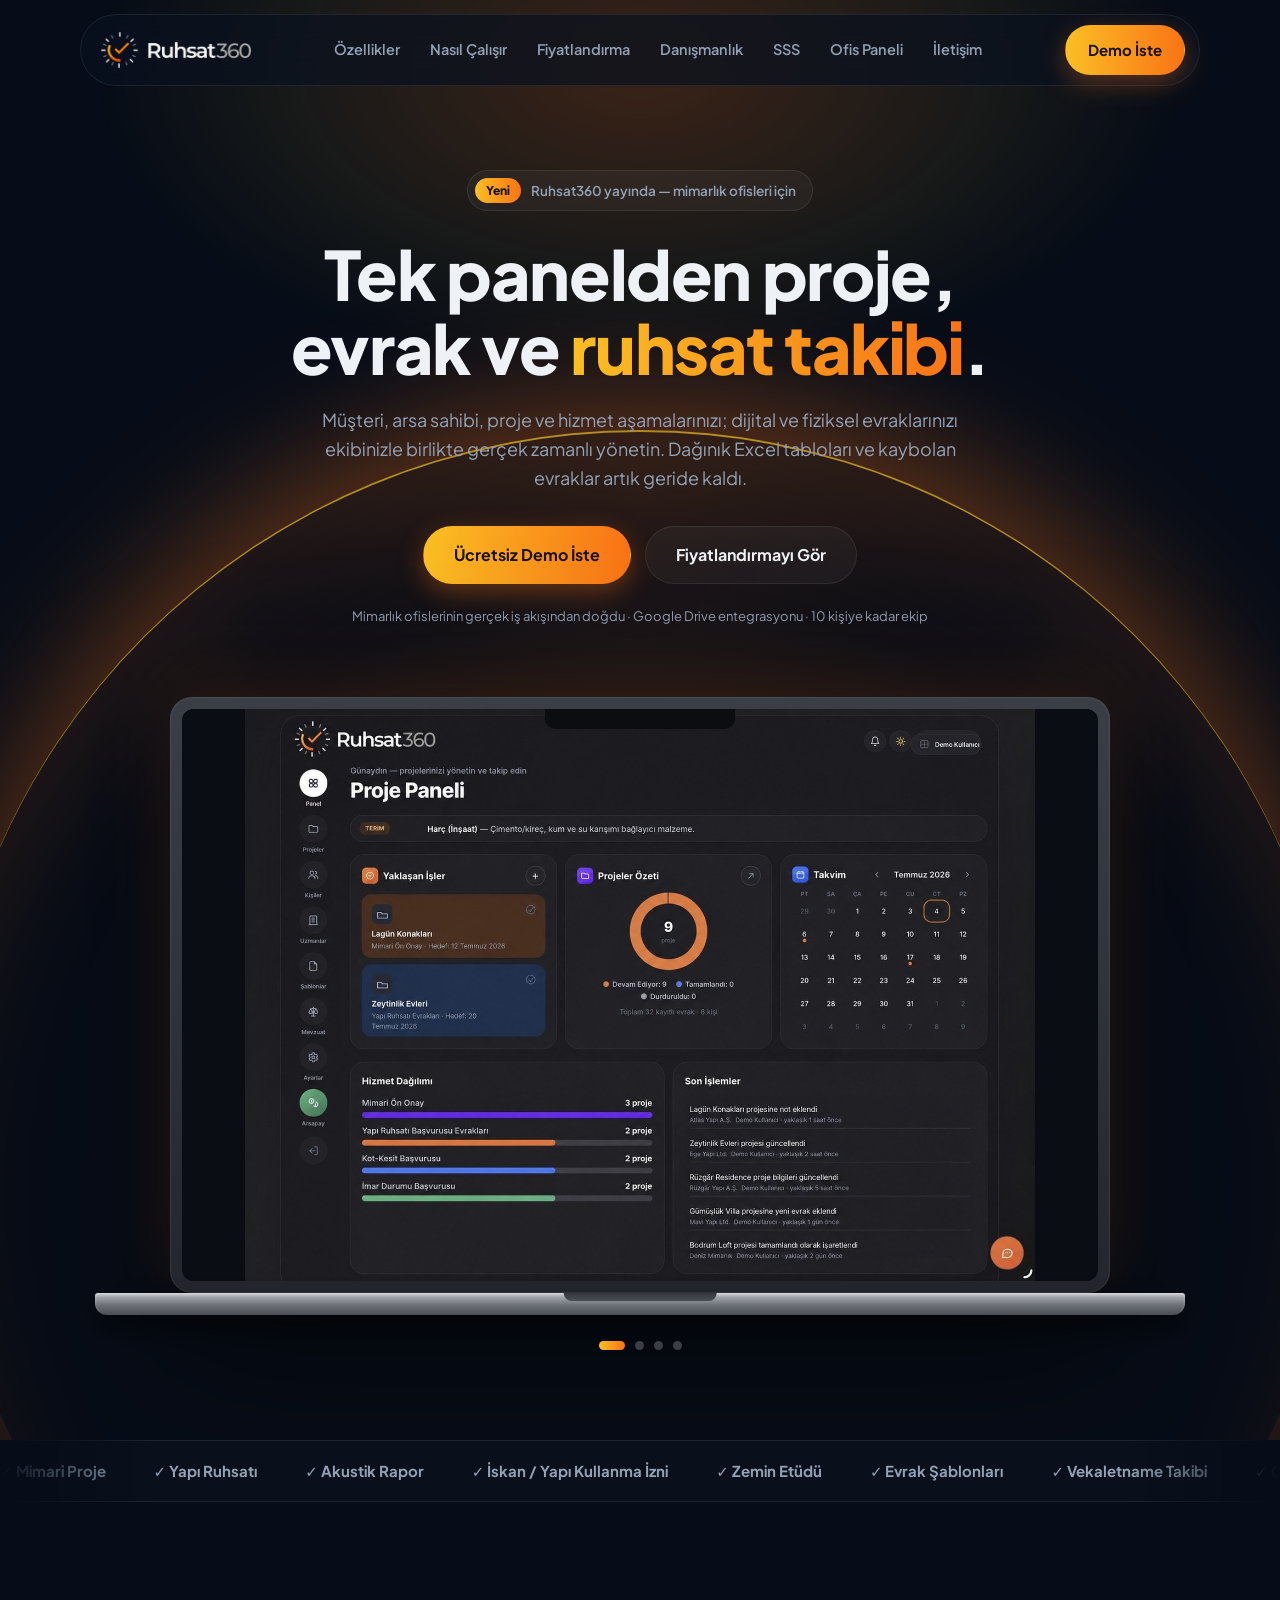
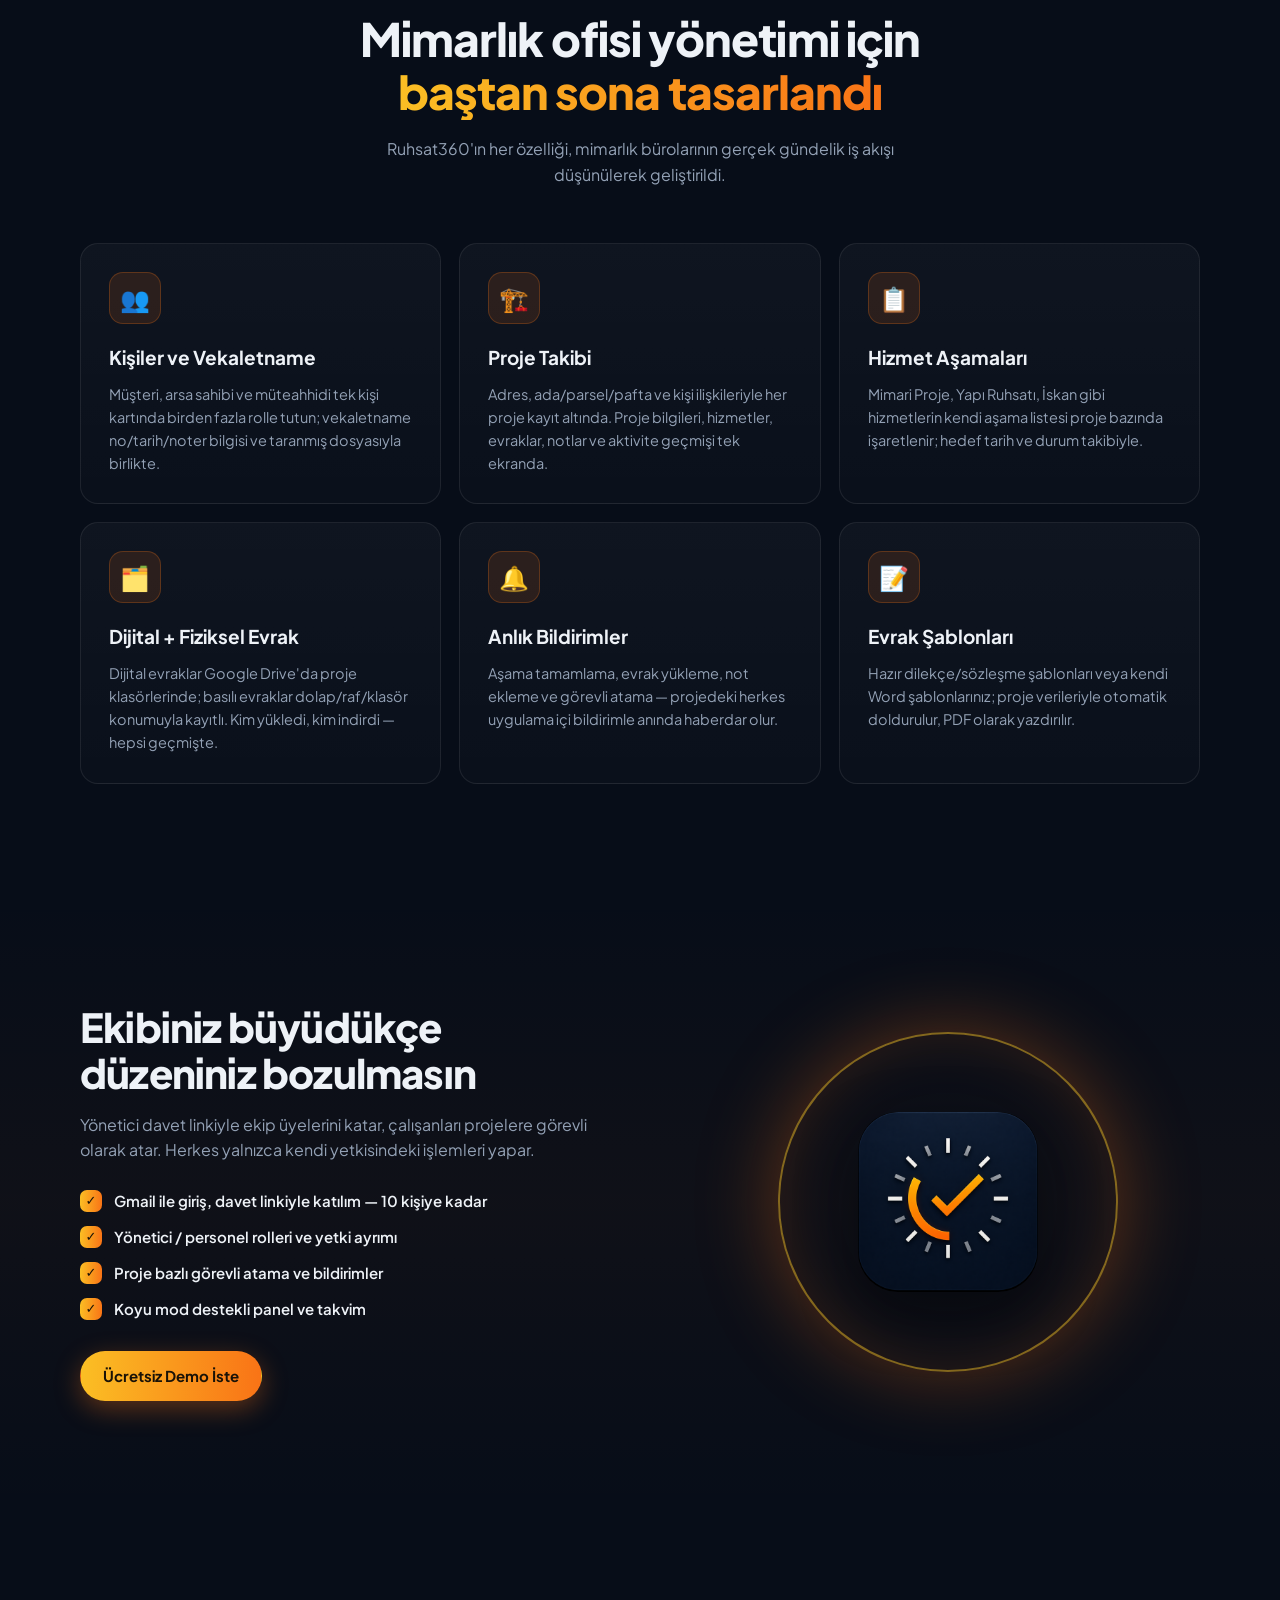
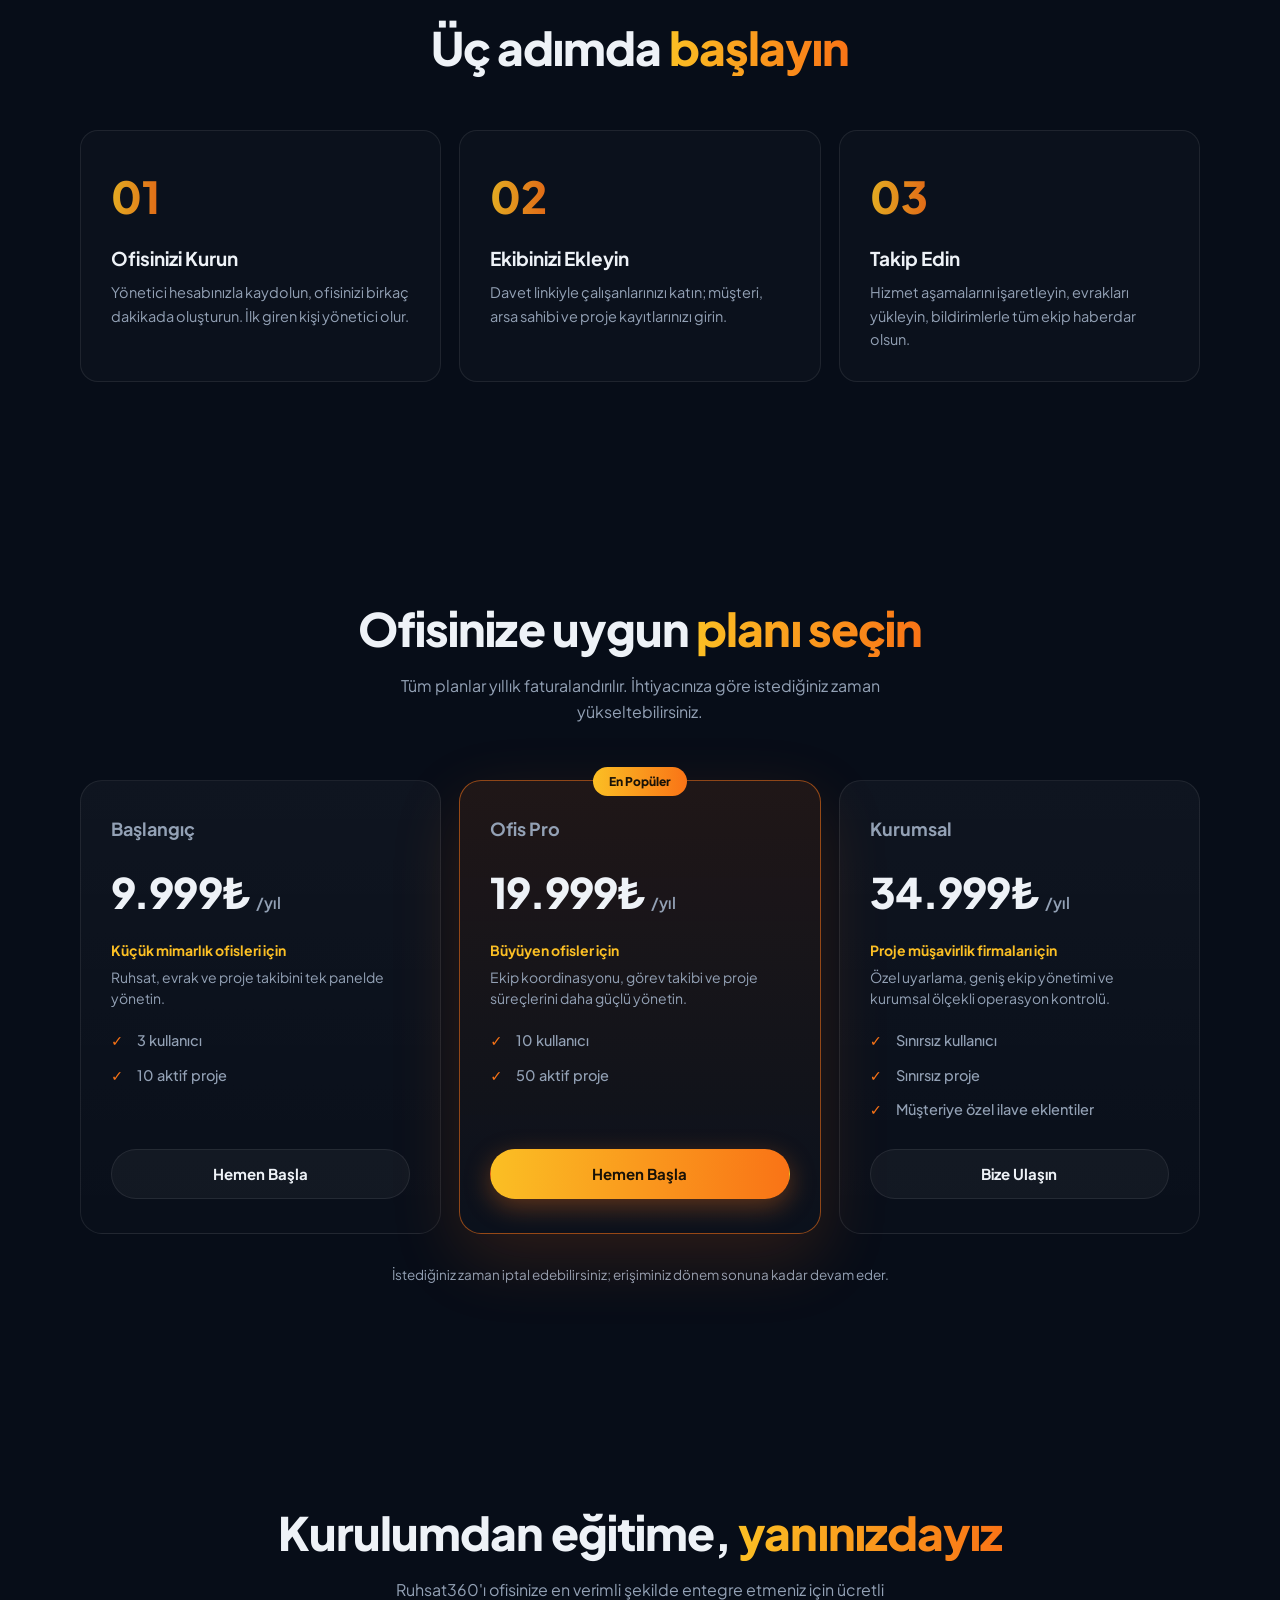
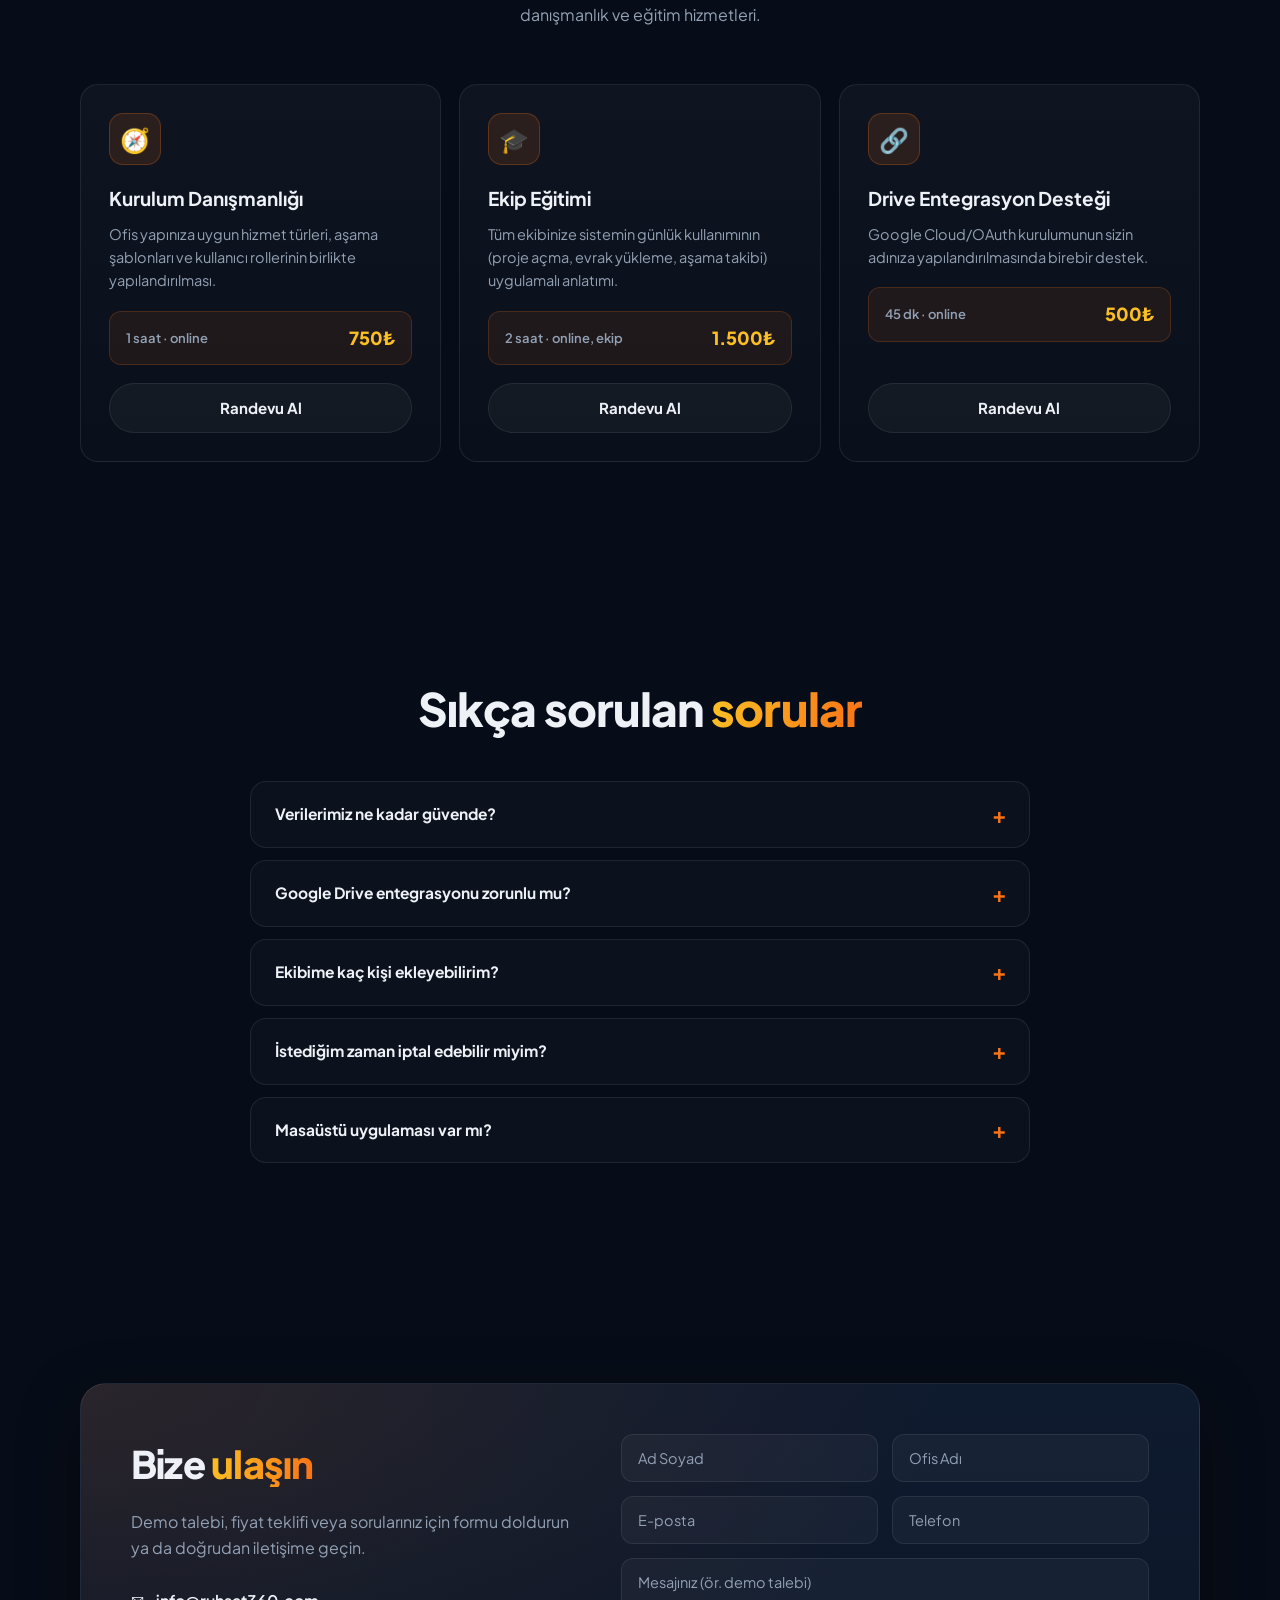
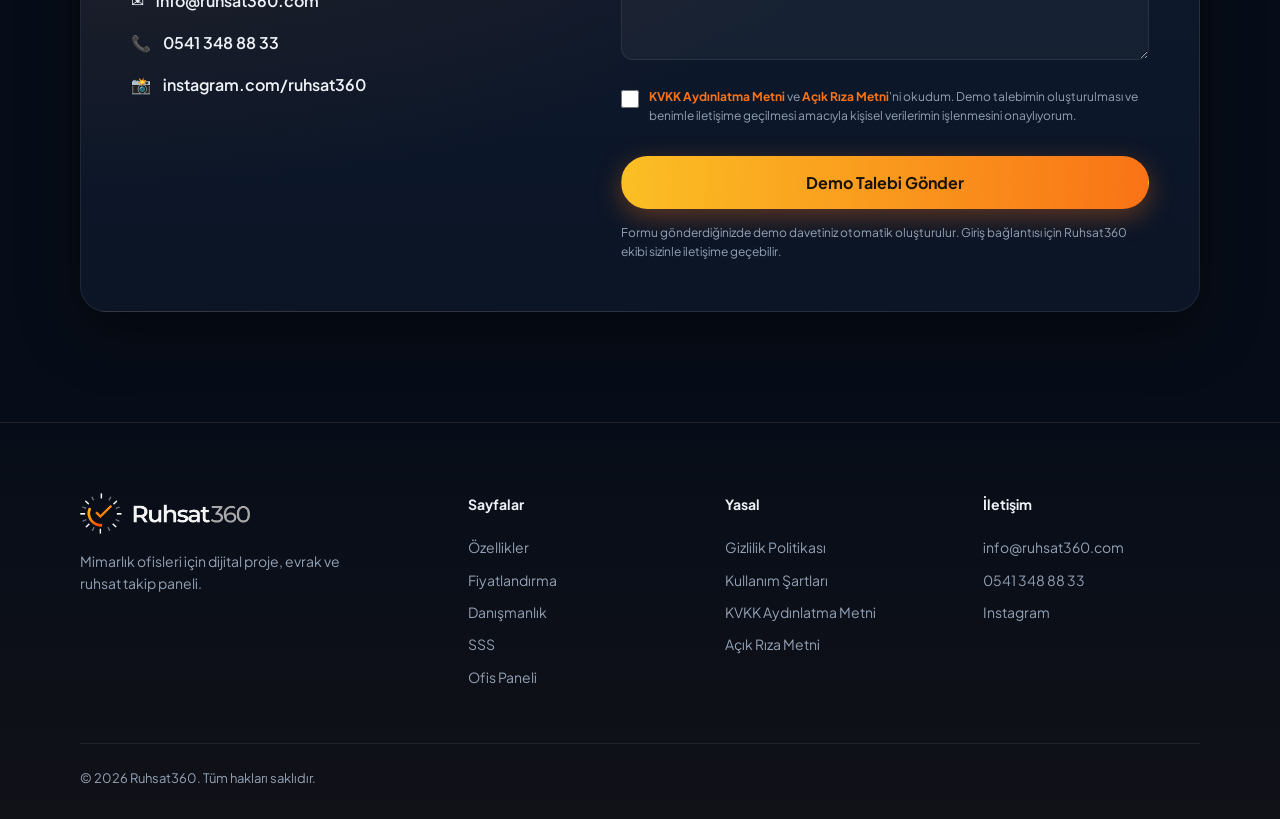
==== commit 69f21df0: "Remove duplicate office panel link" ====
--- a/index.html
+++ b/index.html
@@ -32,7 +32,6 @@
         <a href="#danismanlik">Danışmanlık</a>
         <a href="#sss">SSS</a>
         <a href="ofis-paneli.html">Ofis Paneli</a>
-        <a href="ofis-paneli.html">Ofis Paneli</a>
         <a href="#iletisim">İletişim</a>
       </nav>
       <a href="#iletisim" class="btn btn-primary nav-cta">Demo İste</a>
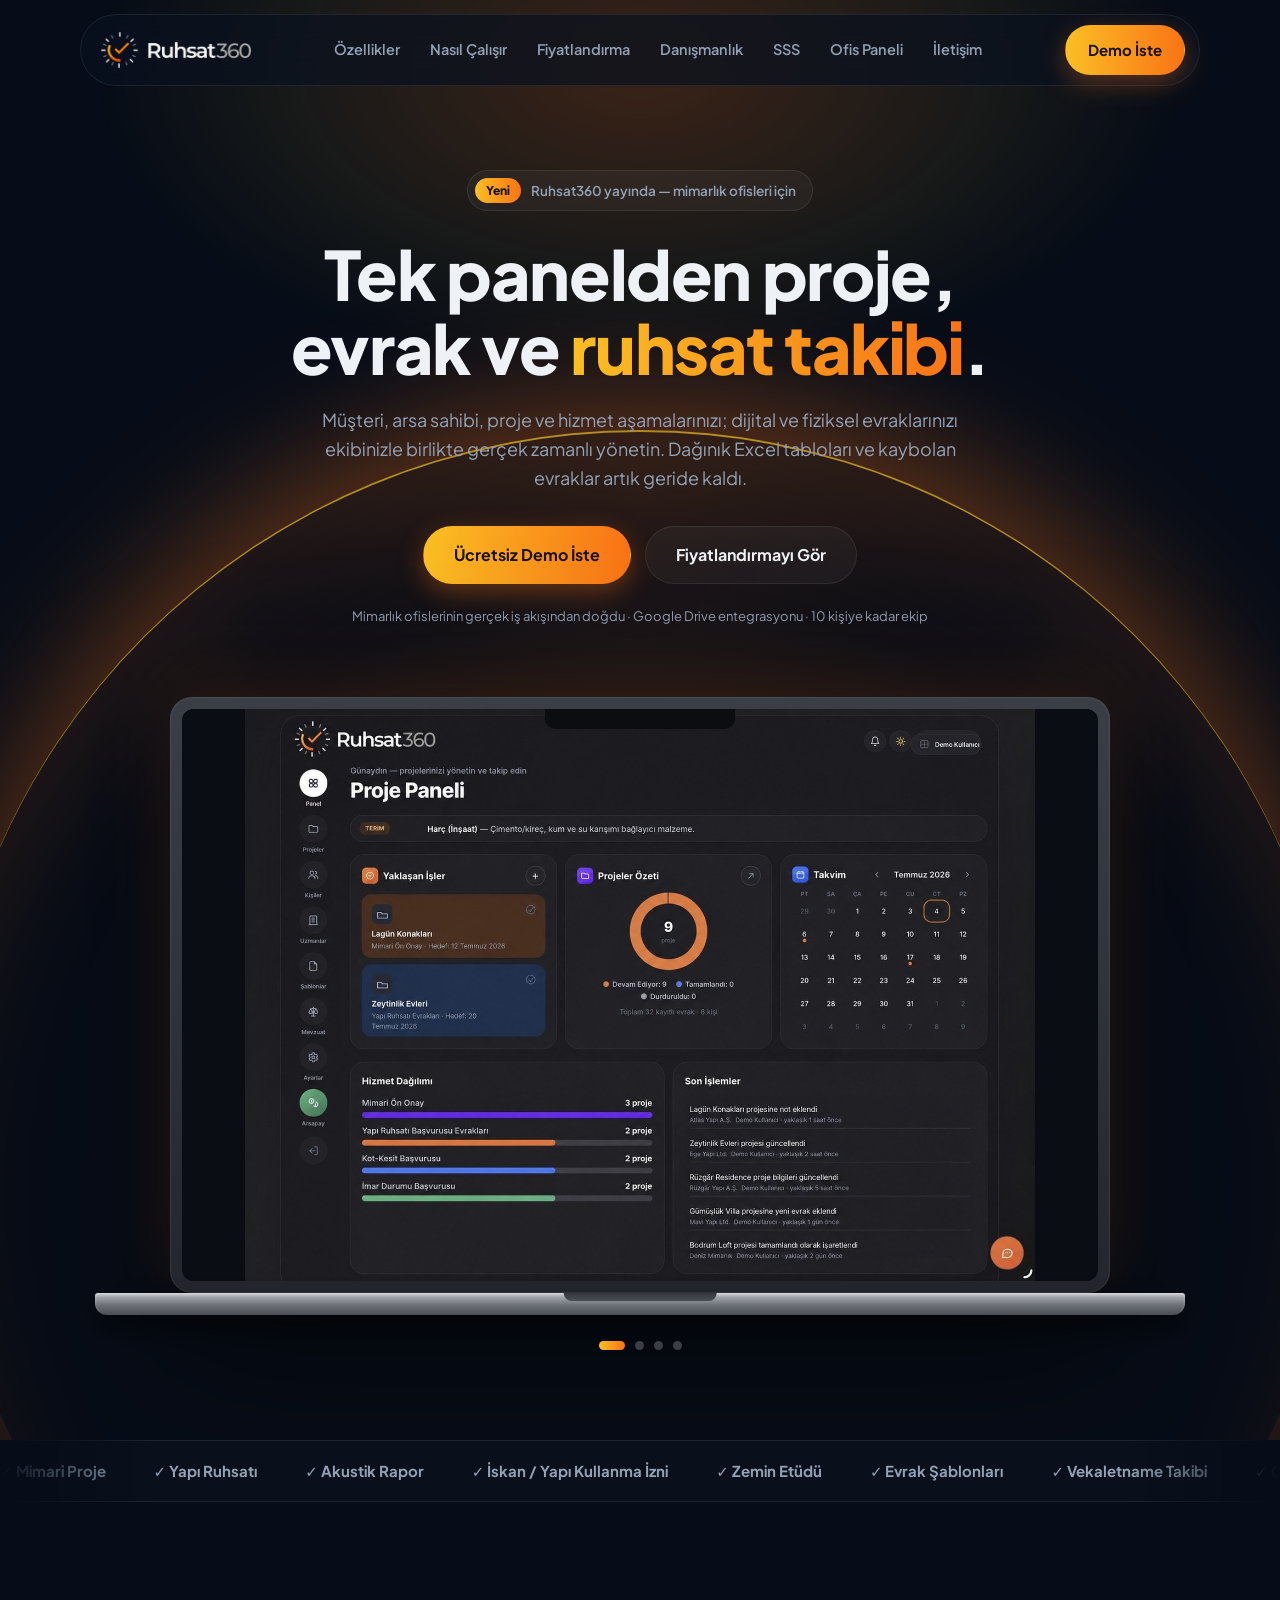
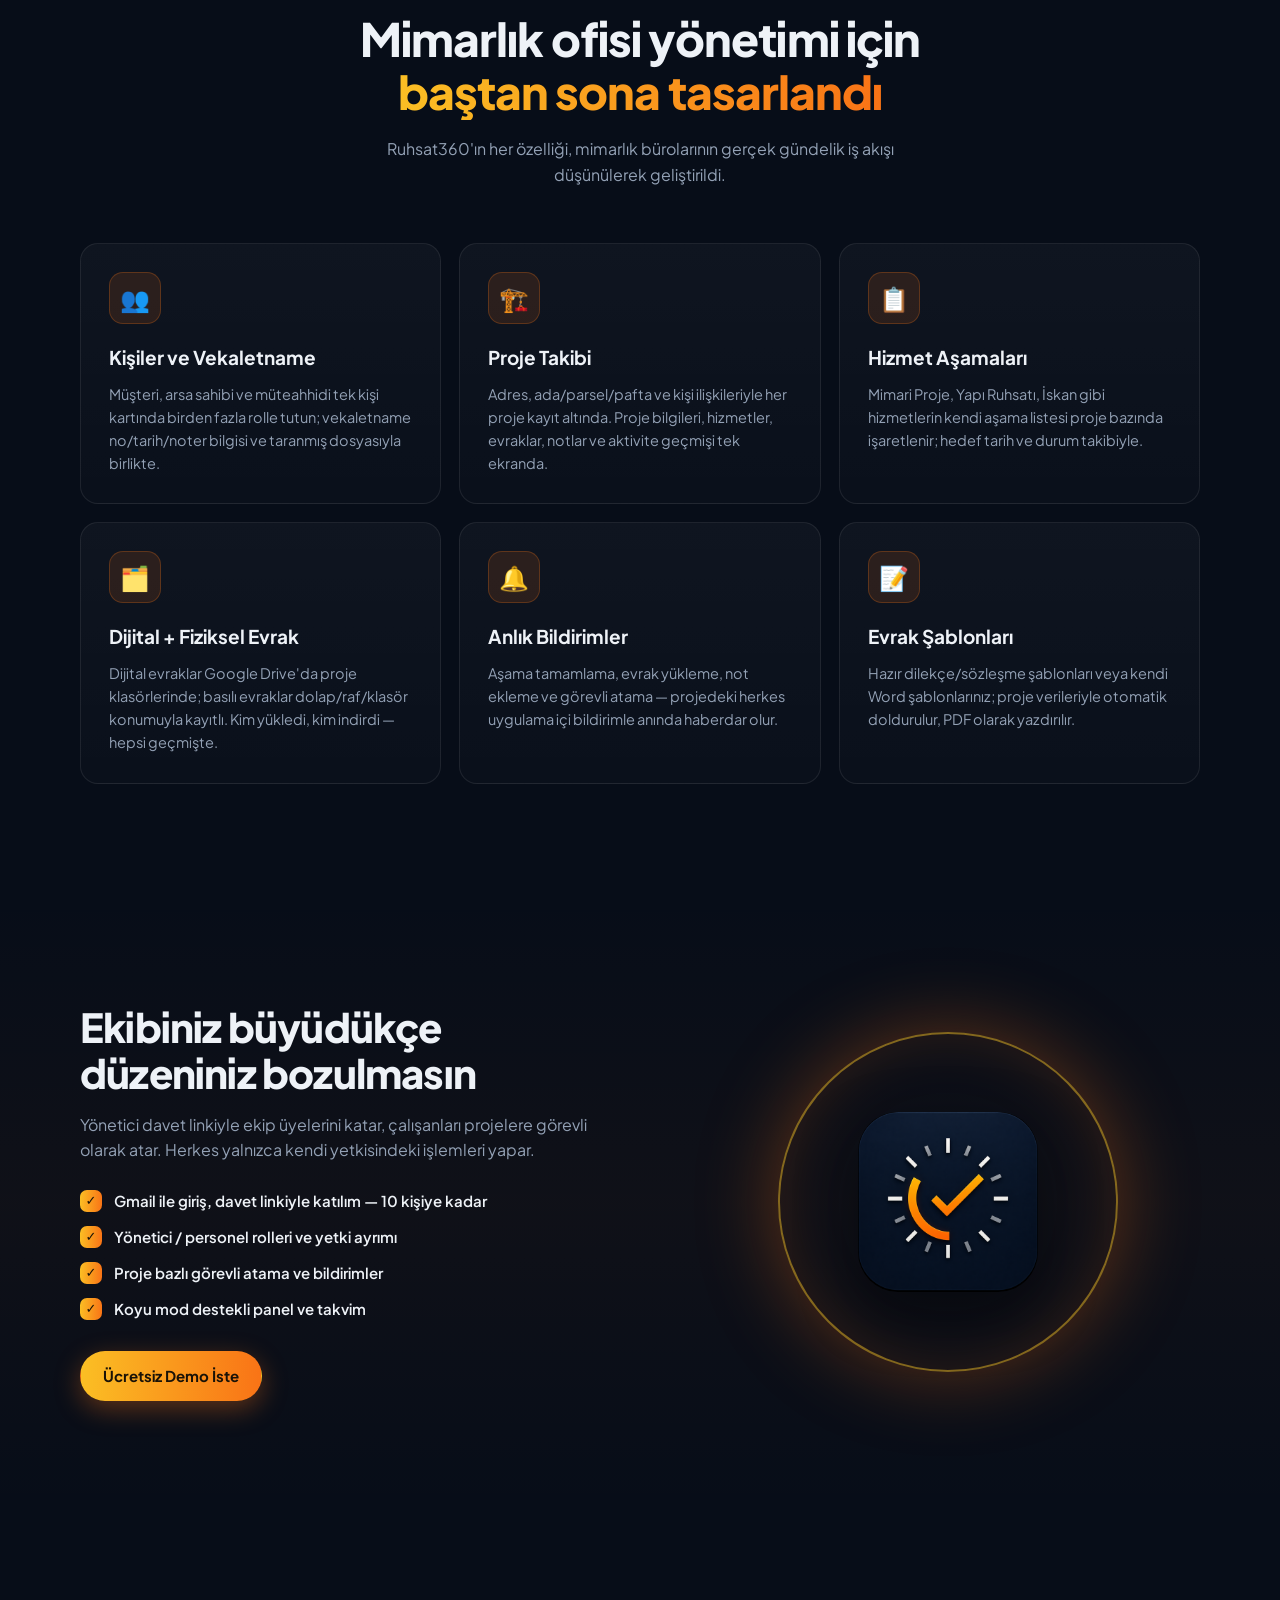
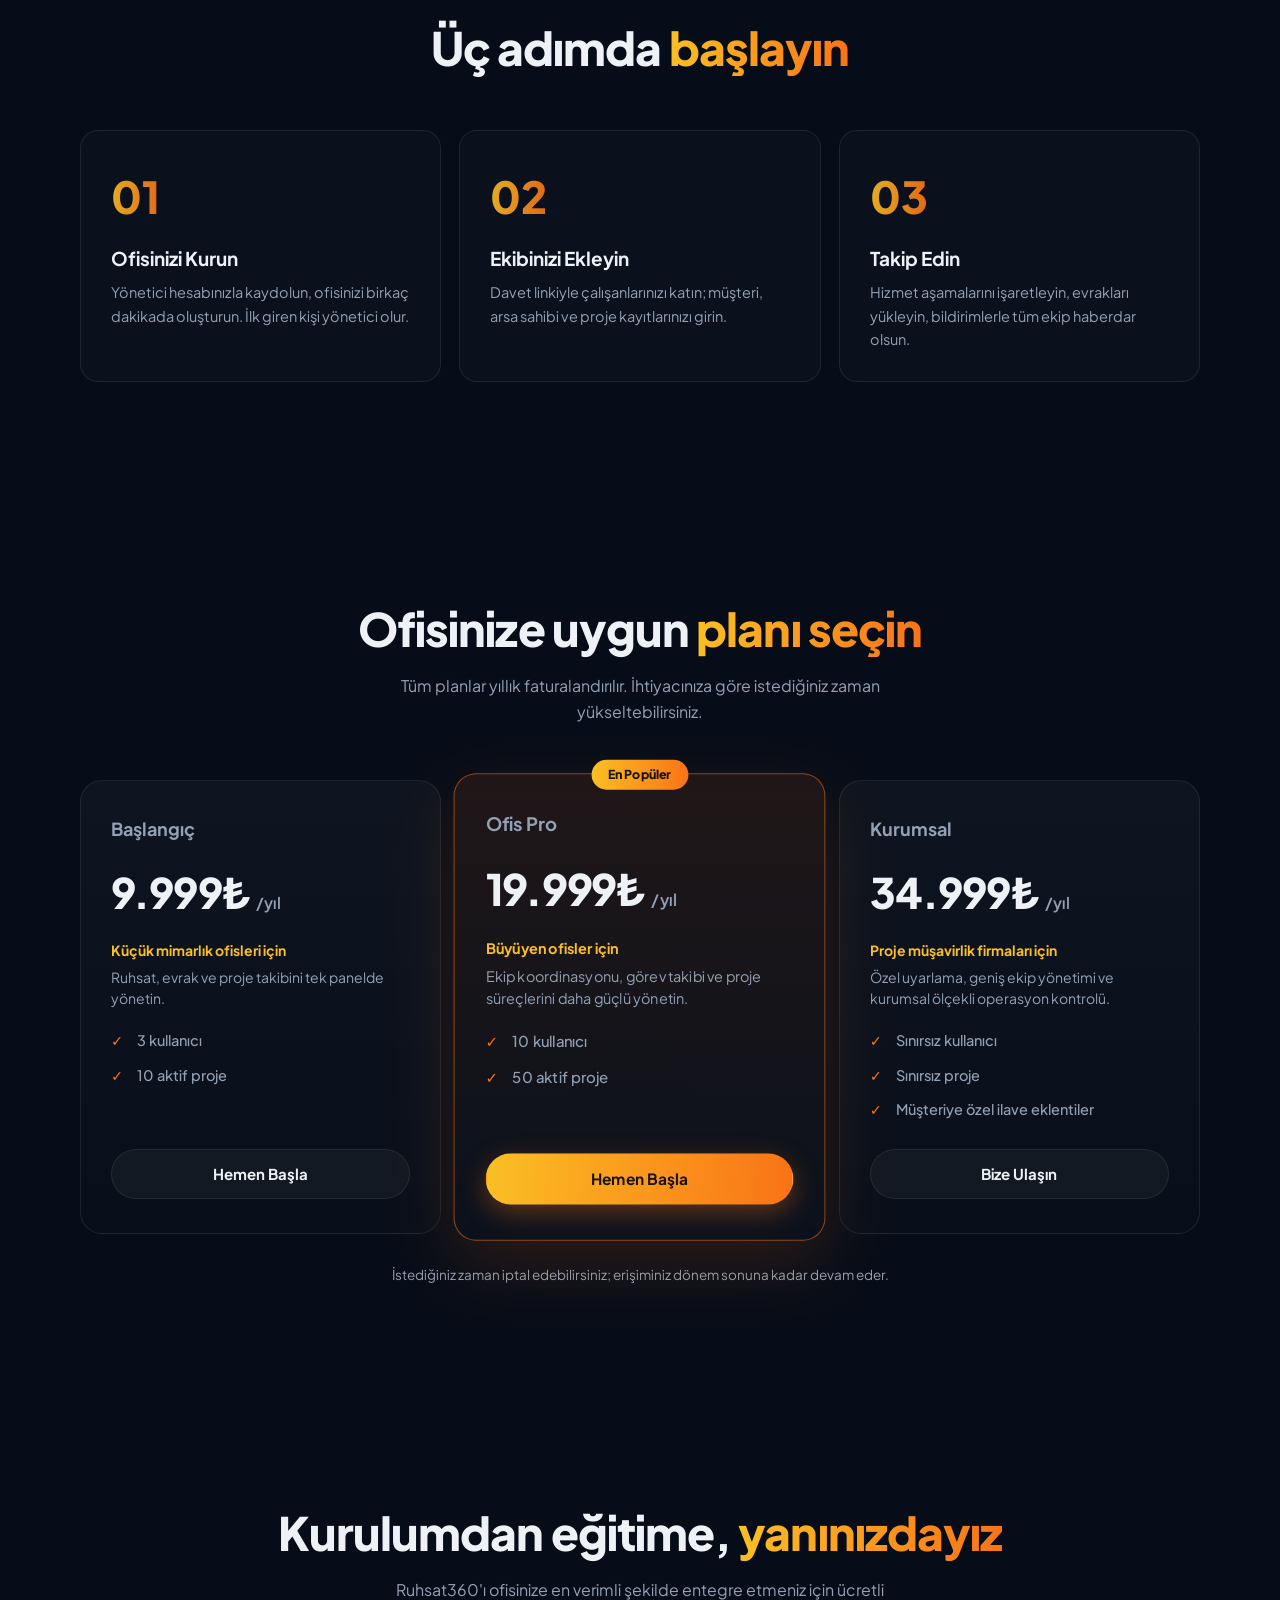
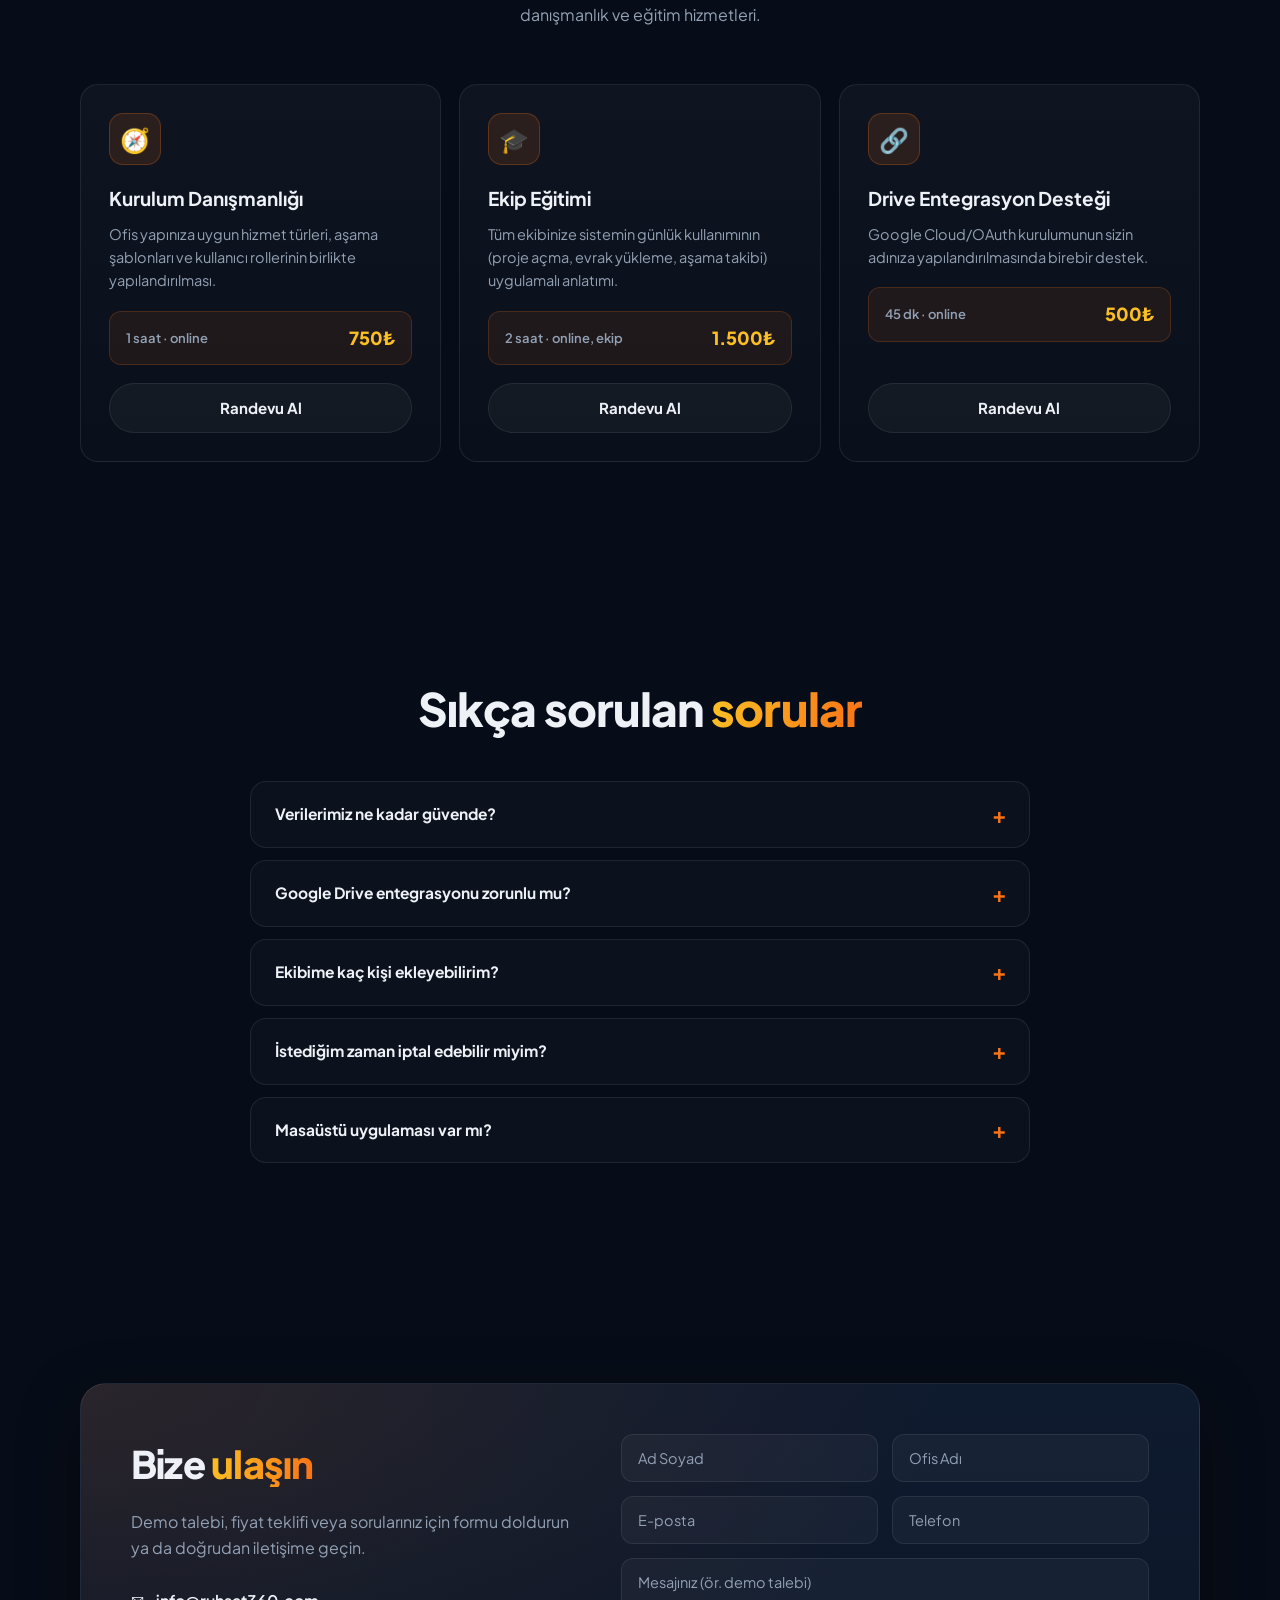
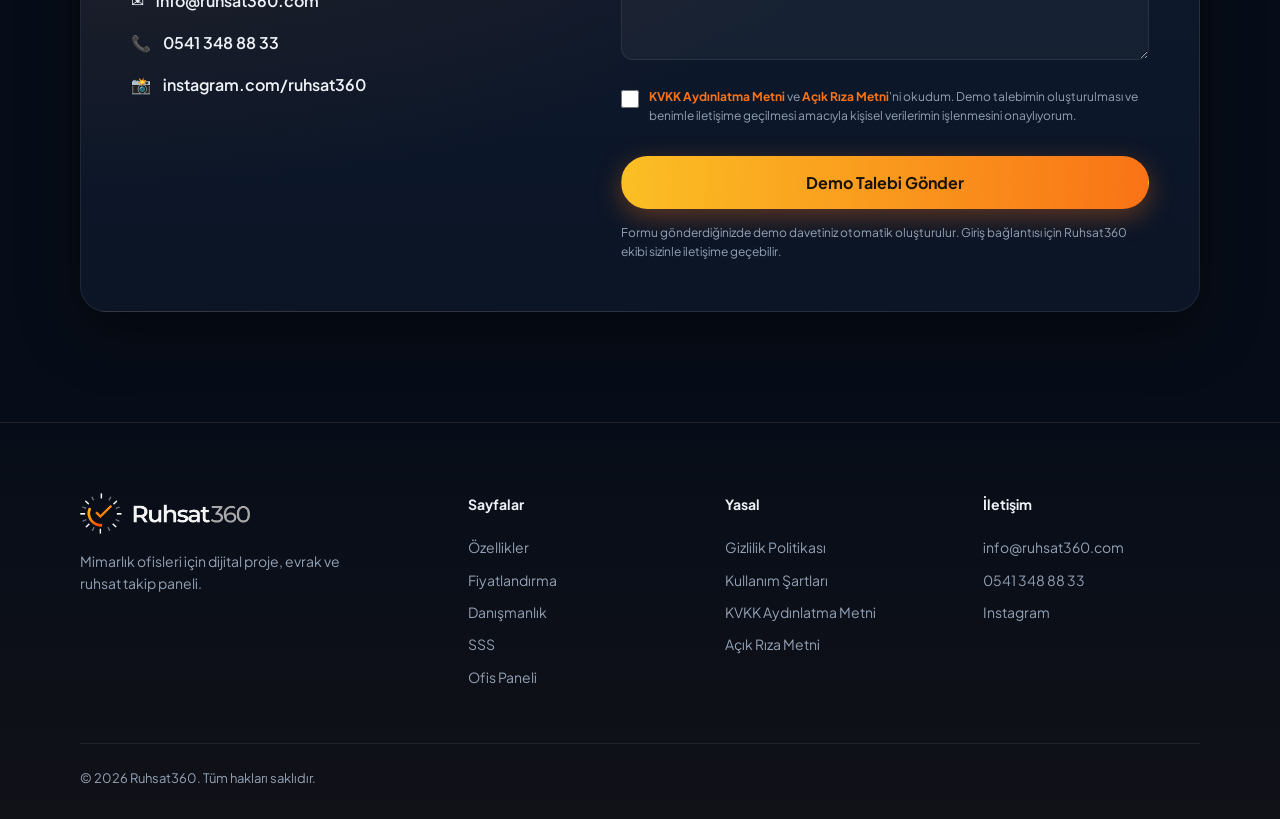
==== commit bf2d1515: "Admin paneli: fiyat/paket ve SSS yönetimi - İçerik data/content.json'a taşındı; ana sayfa fiyat ve S" ====
--- a/index.html
+++ b/index.html
@@ -190,9 +190,9 @@
     <section class="section" id="fiyatlandirma">
       <div class="container">
         <h2 class="section-title reveal">Ofisinize uygun <span class="text-gradient">planı seçin</span></h2>
-        <p class="section-sub reveal delay-1">Tüm planlar yıllık faturalandırılır. İhtiyacınıza göre istediğiniz zaman yükseltebilirsiniz.</p>
-
-        <div class="grid pricing-grid">
+        <p class="section-sub reveal delay-1" id="pricing-sub">Tüm planlar yıllık faturalandırılır. İhtiyacınıza göre istediğiniz zaman yükseltebilirsiniz.</p>
+
+        <div class="grid pricing-grid" id="pricing-grid">
           <article class="price-card reveal">
             <h3>Başlangıç</h3>
             <div class="price"><span class="amount">9.999₺</span><span class="per">/yıl</span></div>
@@ -231,7 +231,7 @@
             <a href="#iletisim" class="btn btn-ghost">Bize Ulaşın</a>
           </article>
         </div>
-        <p class="pricing-note reveal">İstediğiniz zaman iptal edebilirsiniz; erişiminiz dönem sonuna kadar devam eder.</p>
+        <p class="pricing-note reveal" id="pricing-note">İstediğiniz zaman iptal edebilirsiniz; erişiminiz dönem sonuna kadar devam eder.</p>
       </div>
     </section>
 
@@ -271,7 +271,7 @@
     <section class="section" id="sss">
       <div class="container narrow">
         <h2 class="section-title reveal">Sıkça sorulan <span class="text-gradient">sorular</span></h2>
-        <div class="faq reveal delay-1">
+        <div class="faq reveal delay-1" id="faq">
           <details>
             <summary>Verilerimiz ne kadar güvende?</summary>
             <p>Verileriniz Google Firebase/Firestore altyapısında saklanır; yalnızca ofis üyeleriniz kendi hesaplarıyla erişebilir. Erişim kuralları, ofis dışından hiç kimsenin verilerinize ulaşamayacağı şekilde yapılandırılmıştır.</p>
--- a/css/style.css
+++ b/css/style.css
@@ -880,11 +880,18 @@
   text-decoration: underline;
 }
 
+
 /* ---------- Ofis Paneli sayfası ---------- */
 .panel-page {
   position: relative;
-  padding: 160px 0 90px;
+  padding: 150px 0 90px;
   overflow: hidden;
+}
+
+.panel-page-container {
+  display: flex;
+  flex-direction: column;
+  align-items: center;
 }
 
 .panel-glow {
@@ -903,7 +910,7 @@
   position: relative;
   z-index: 2;
   text-align: center;
-  max-width: 820px;
+  width: min(860px, 94vw);
   margin: 0 auto 34px;
 }
 
@@ -917,7 +924,7 @@
 
 .panel-page-head p {
   margin: 18px auto 0;
-  max-width: 680px;
+  max-width: 720px;
   color: var(--muted);
   font-size: 16px;
 }
@@ -942,8 +949,8 @@
 .panel-frame-wrap {
   position: relative;
   z-index: 2;
-  width: min(1380px, 96vw);
-  margin: 0 auto;
+  width: min(1180px, 94vw);
+  margin: 26px auto 0;
   border: 1px solid var(--line);
   border-radius: 28px;
   background:
@@ -953,25 +960,207 @@
   overflow: hidden;
 }
 
-.panel-frame-wrap::before {
-  content: "";
+.panel-browser-bar {
+  height: 38px;
+  display: flex;
+  align-items: center;
+  gap: 8px;
+  padding-left: 22px;
+  border-bottom: 1px solid var(--line);
+  background: rgba(255,255,255,0.04);
+}
+
+.panel-browser-bar span {
+  width: 11px;
+  height: 11px;
+  border-radius: 999px;
+}
+
+.panel-browser-bar span:nth-child(1) { background: #ff5f57; }
+.panel-browser-bar span:nth-child(2) { background: #ffbd2e; }
+.panel-browser-bar span:nth-child(3) { background: #28c840; }
+
+.panel-preview-link {
+  position: relative;
   display: block;
+  height: min(70vh, 720px);
+  min-height: 560px;
+  overflow: hidden;
+  background: #07101f;
+}
+
+.panel-preview-img {
+  width: 100%;
+  height: 100%;
+  object-fit: cover;
+  object-position: top center;
+  opacity: 0.96;
+  transform: scale(1.01);
+  transition: transform 0.35s ease, opacity 0.35s ease;
+}
+
+.panel-preview-link:hover .panel-preview-img {
+  transform: scale(1.025);
+  opacity: 1;
+}
+
+.panel-preview-overlay {
+  position: absolute;
+  inset: auto 22px 22px 22px;
+  display: flex;
+  justify-content: center;
+  pointer-events: none;
+}
+
+.panel-preview-overlay span {
+  display: inline-flex;
+  align-items: center;
+  justify-content: center;
+  padding: 11px 18px;
+  border-radius: 999px;
+  border: 1px solid rgba(251, 191, 36, 0.35);
+  background: rgba(7, 13, 24, 0.78);
+  backdrop-filter: blur(10px);
+  color: var(--amber);
+  font-size: 13px;
+  font-weight: 800;
+  box-shadow: 0 18px 40px rgba(0,0,0,0.35);
+}
+
+.mobile-guide-card {
+  position: relative;
+  z-index: 2;
+  width: min(980px, 94vw);
+  margin: 26px auto 0;
+  display: flex;
+  align-items: center;
+  justify-content: space-between;
+  gap: 18px;
+  padding: 24px;
+  border-radius: 24px;
+  border: 1px solid var(--line);
+  background:
+    radial-gradient(ellipse at 0% 0%, rgba(96, 165, 250, 0.11), transparent 55%),
+    rgba(255,255,255,0.035);
+}
+
+.mobile-guide-card h2 {
+  font-size: 21px;
+  font-weight: 800;
+  letter-spacing: -0.02em;
+}
+
+.mobile-guide-card p {
+  margin-top: 6px;
+  color: var(--muted);
+  font-size: 14.5px;
+}
+
+.guide-modal {
+  position: fixed;
+  inset: 0;
+  z-index: 999;
+  display: none;
+  align-items: center;
+  justify-content: center;
+  padding: 20px;
+}
+
+.guide-modal.open {
+  display: flex;
+}
+
+.guide-modal-backdrop {
+  position: absolute;
+  inset: 0;
+  background: rgba(0,0,0,0.68);
+  backdrop-filter: blur(8px);
+}
+
+.guide-modal-panel {
+  position: relative;
+  width: min(860px, 94vw);
+  max-height: min(86vh, 760px);
+  overflow-y: auto;
+  border-radius: 28px;
+  border: 1px solid var(--line);
+  background:
+    radial-gradient(ellipse at 0% 0%, rgba(249, 115, 22, 0.14), transparent 54%),
+    linear-gradient(180deg, var(--panel), var(--bg-2));
+  box-shadow: 0 28px 90px rgba(0,0,0,0.6);
+  padding: 34px;
+}
+
+.guide-modal-close {
+  position: absolute;
+  top: 18px;
+  right: 18px;
+  width: 38px;
   height: 38px;
-  border-bottom: 1px solid var(--line);
-  background:
-    radial-gradient(circle at 24px 50%, #ff5f57 0 5px, transparent 6px),
-    radial-gradient(circle at 44px 50%, #ffbd2e 0 5px, transparent 6px),
-    radial-gradient(circle at 64px 50%, #28c840 0 5px, transparent 6px),
-    rgba(255,255,255,0.035);
-}
-
-.panel-frame-wrap iframe {
-  display: block;
-  width: 100%;
-  height: min(78vh, 900px);
-  min-height: 680px;
-  border: 0;
-  background: #070d18;
+  border-radius: 999px;
+  border: 1px solid var(--line);
+  background: rgba(255,255,255,0.06);
+  color: var(--text);
+  font-size: 28px;
+  line-height: 1;
+  cursor: pointer;
+}
+
+.guide-modal-close:hover {
+  background: rgba(249, 115, 22, 0.14);
+}
+
+.guide-modal-panel h2 {
+  margin-top: 22px;
+  font-size: clamp(26px, 4vw, 40px);
+  line-height: 1;
+  letter-spacing: -0.04em;
+}
+
+.guide-modal-sub {
+  margin-top: 12px;
+  color: var(--muted);
+  max-width: 680px;
+}
+
+.guide-steps {
+  display: grid;
+  grid-template-columns: 1fr 1fr;
+  gap: 16px;
+  margin-top: 26px;
+}
+
+.guide-step {
+  padding: 22px;
+  border-radius: 20px;
+  border: 1px solid var(--line);
+  background: rgba(255,255,255,0.035);
+}
+
+.guide-step h3 {
+  font-size: 18px;
+  margin-bottom: 12px;
+  color: var(--amber);
+}
+
+.guide-step ol {
+  padding-left: 20px;
+  color: var(--muted);
+  font-size: 14px;
+  display: grid;
+  gap: 8px;
+}
+
+.guide-step strong {
+  color: var(--text);
+}
+
+.guide-panel-btn {
+  margin-top: 26px;
+}
+
+body.modal-open {
+  overflow: hidden;
 }
 
 @media (max-width: 700px) {
@@ -979,13 +1168,40 @@
     padding-top: 130px;
   }
 
+  .panel-actions {
+    align-items: stretch;
+    flex-direction: column;
+  }
+
+  .panel-actions .btn {
+    width: 100%;
+  }
+
   .panel-frame-wrap {
     width: 94vw;
     border-radius: 20px;
   }
 
-  .panel-frame-wrap iframe {
-    height: 76vh;
-    min-height: 600px;
+  .panel-preview-link {
+    height: 60vh;
+    min-height: 420px;
   }
-}
+
+  .mobile-guide-card {
+    flex-direction: column;
+    align-items: flex-start;
+  }
+
+  .mobile-guide-card .btn {
+    width: 100%;
+  }
+
+  .guide-modal-panel {
+    padding: 28px 20px;
+    border-radius: 22px;
+  }
+
+  .guide-steps {
+    grid-template-columns: 1fr;
+  }
+}
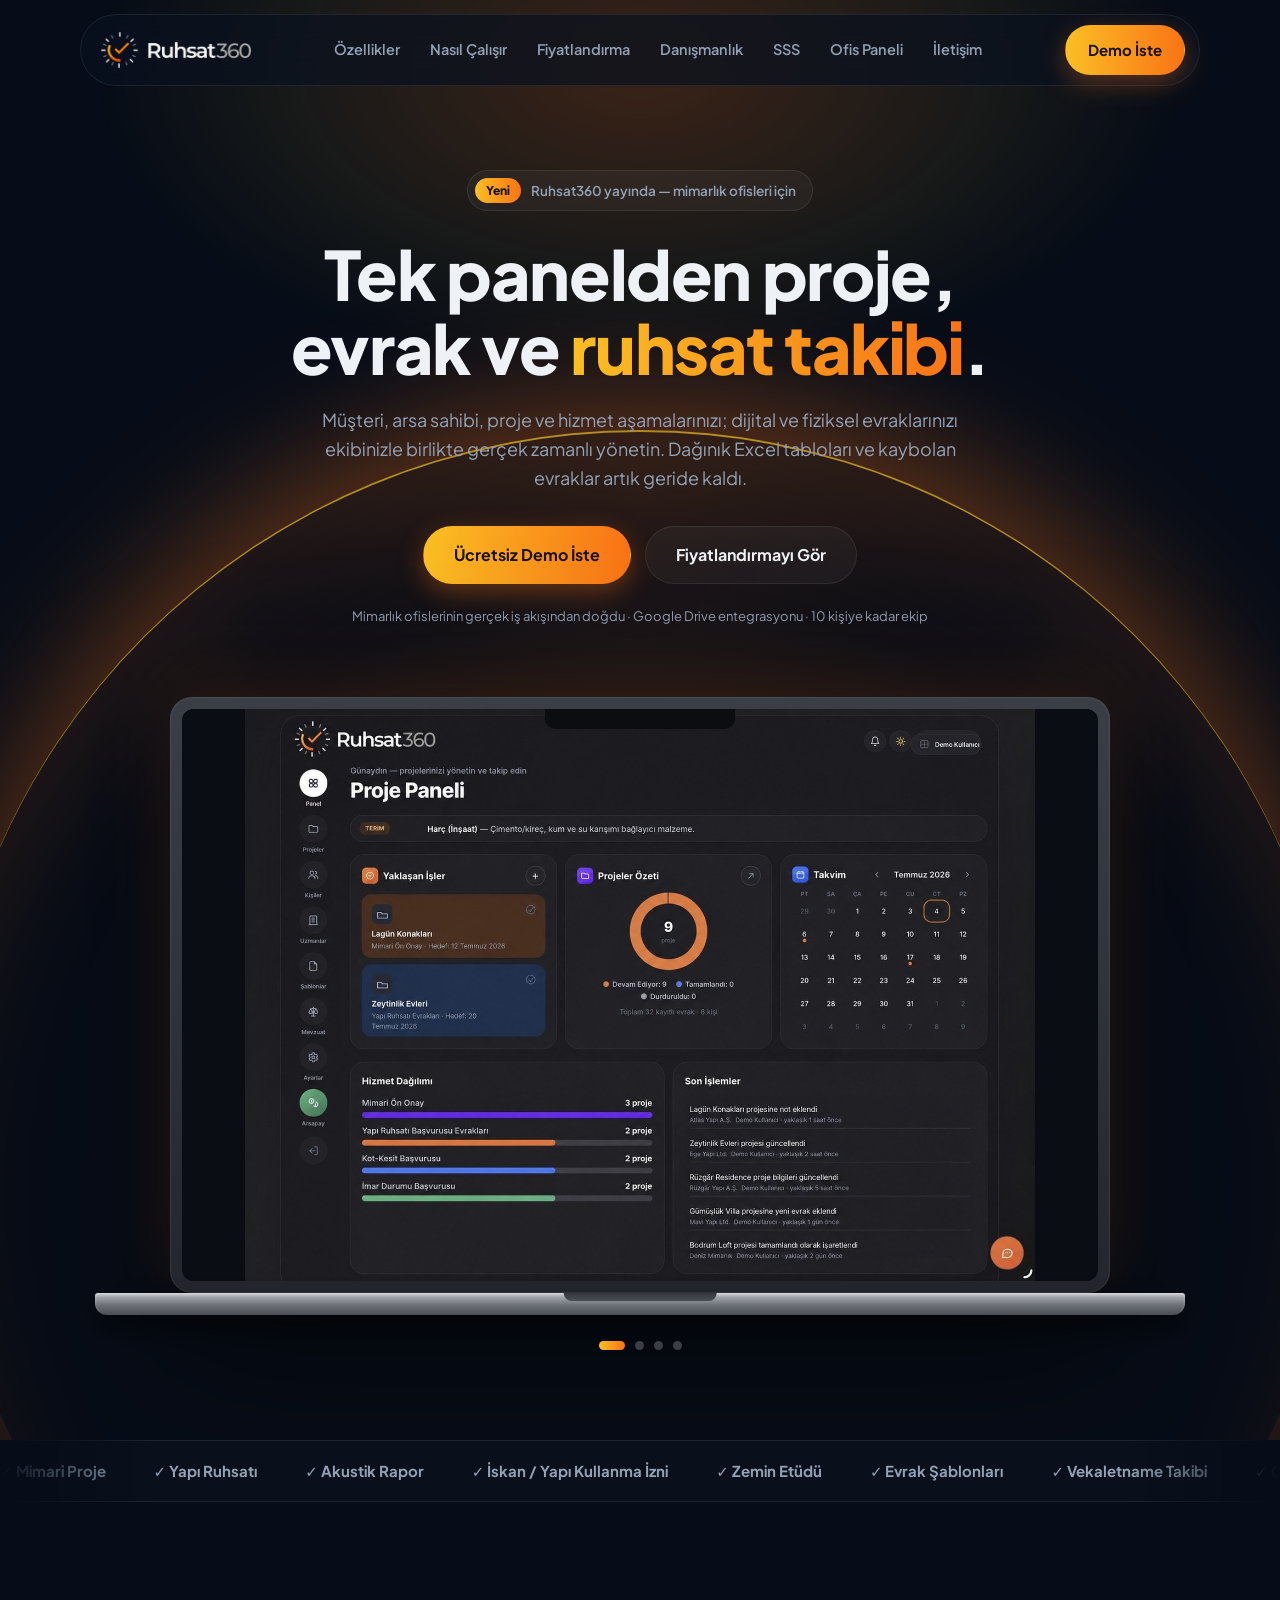
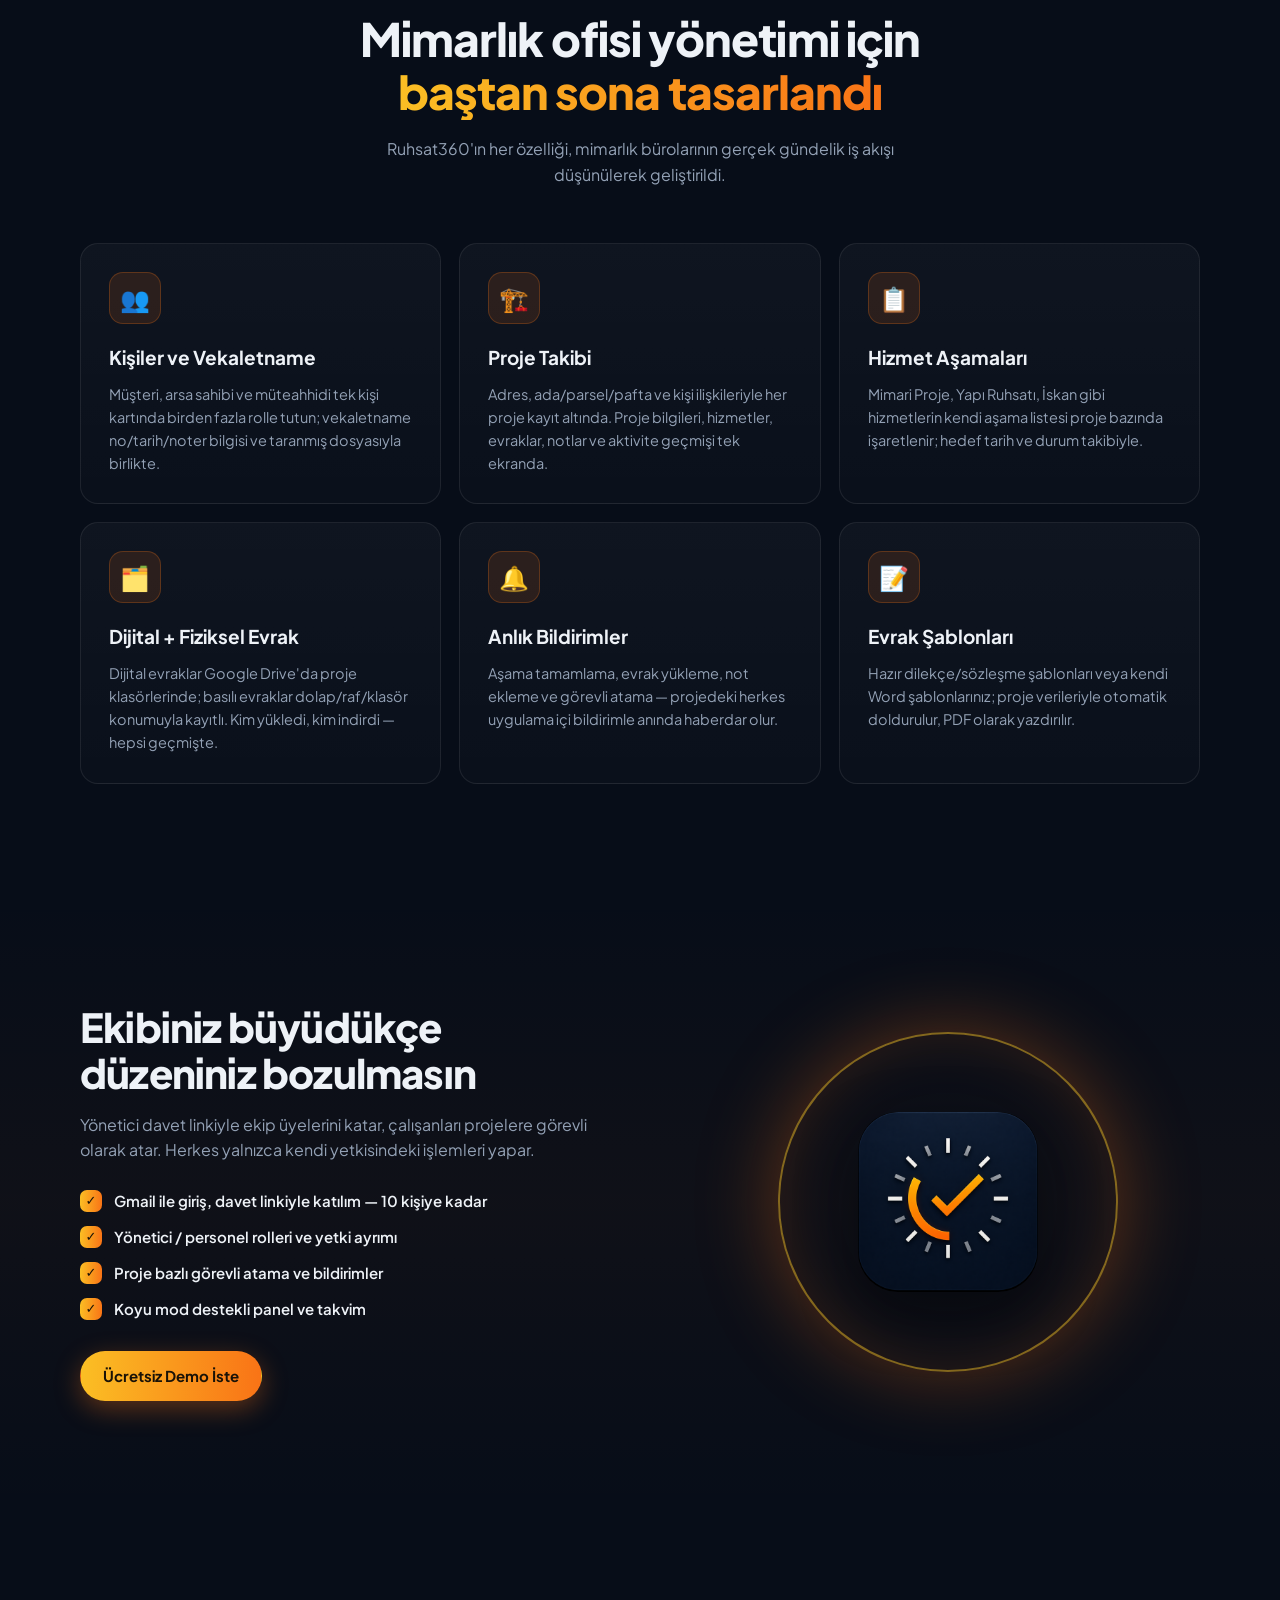
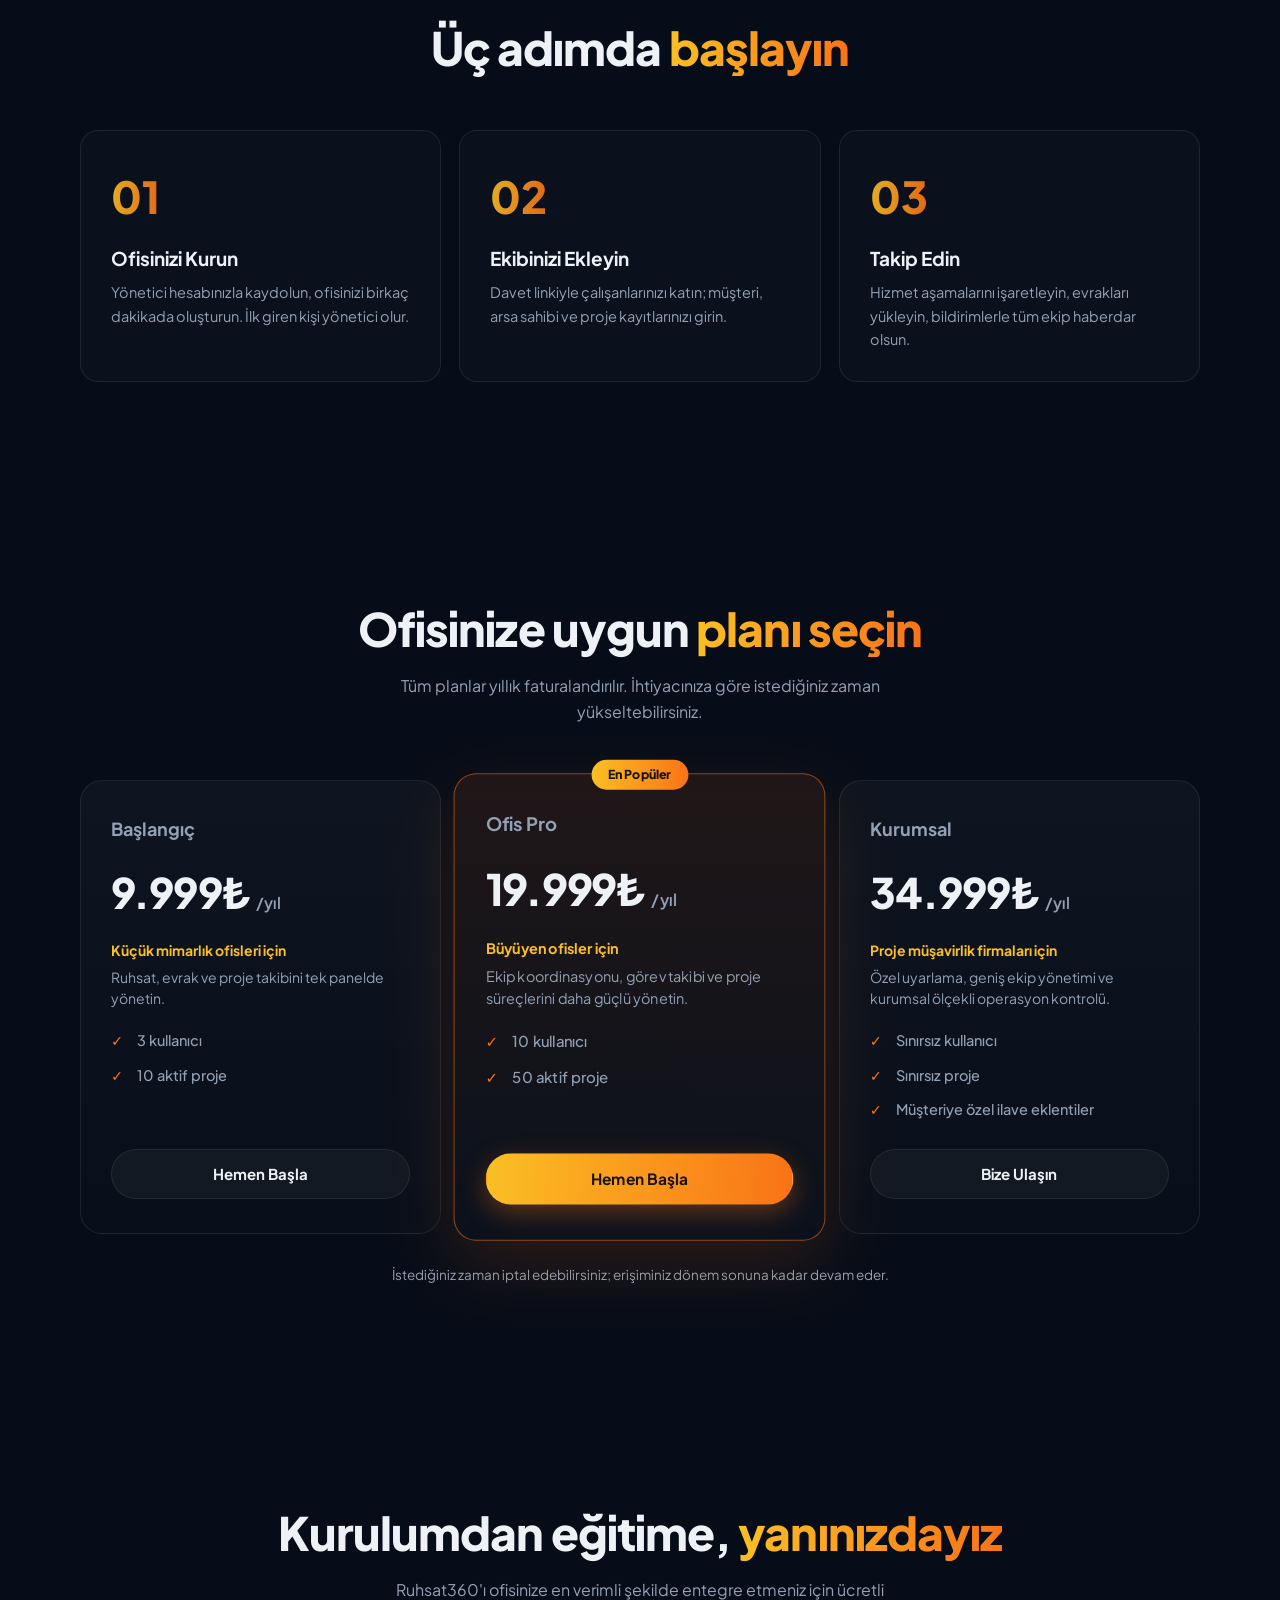
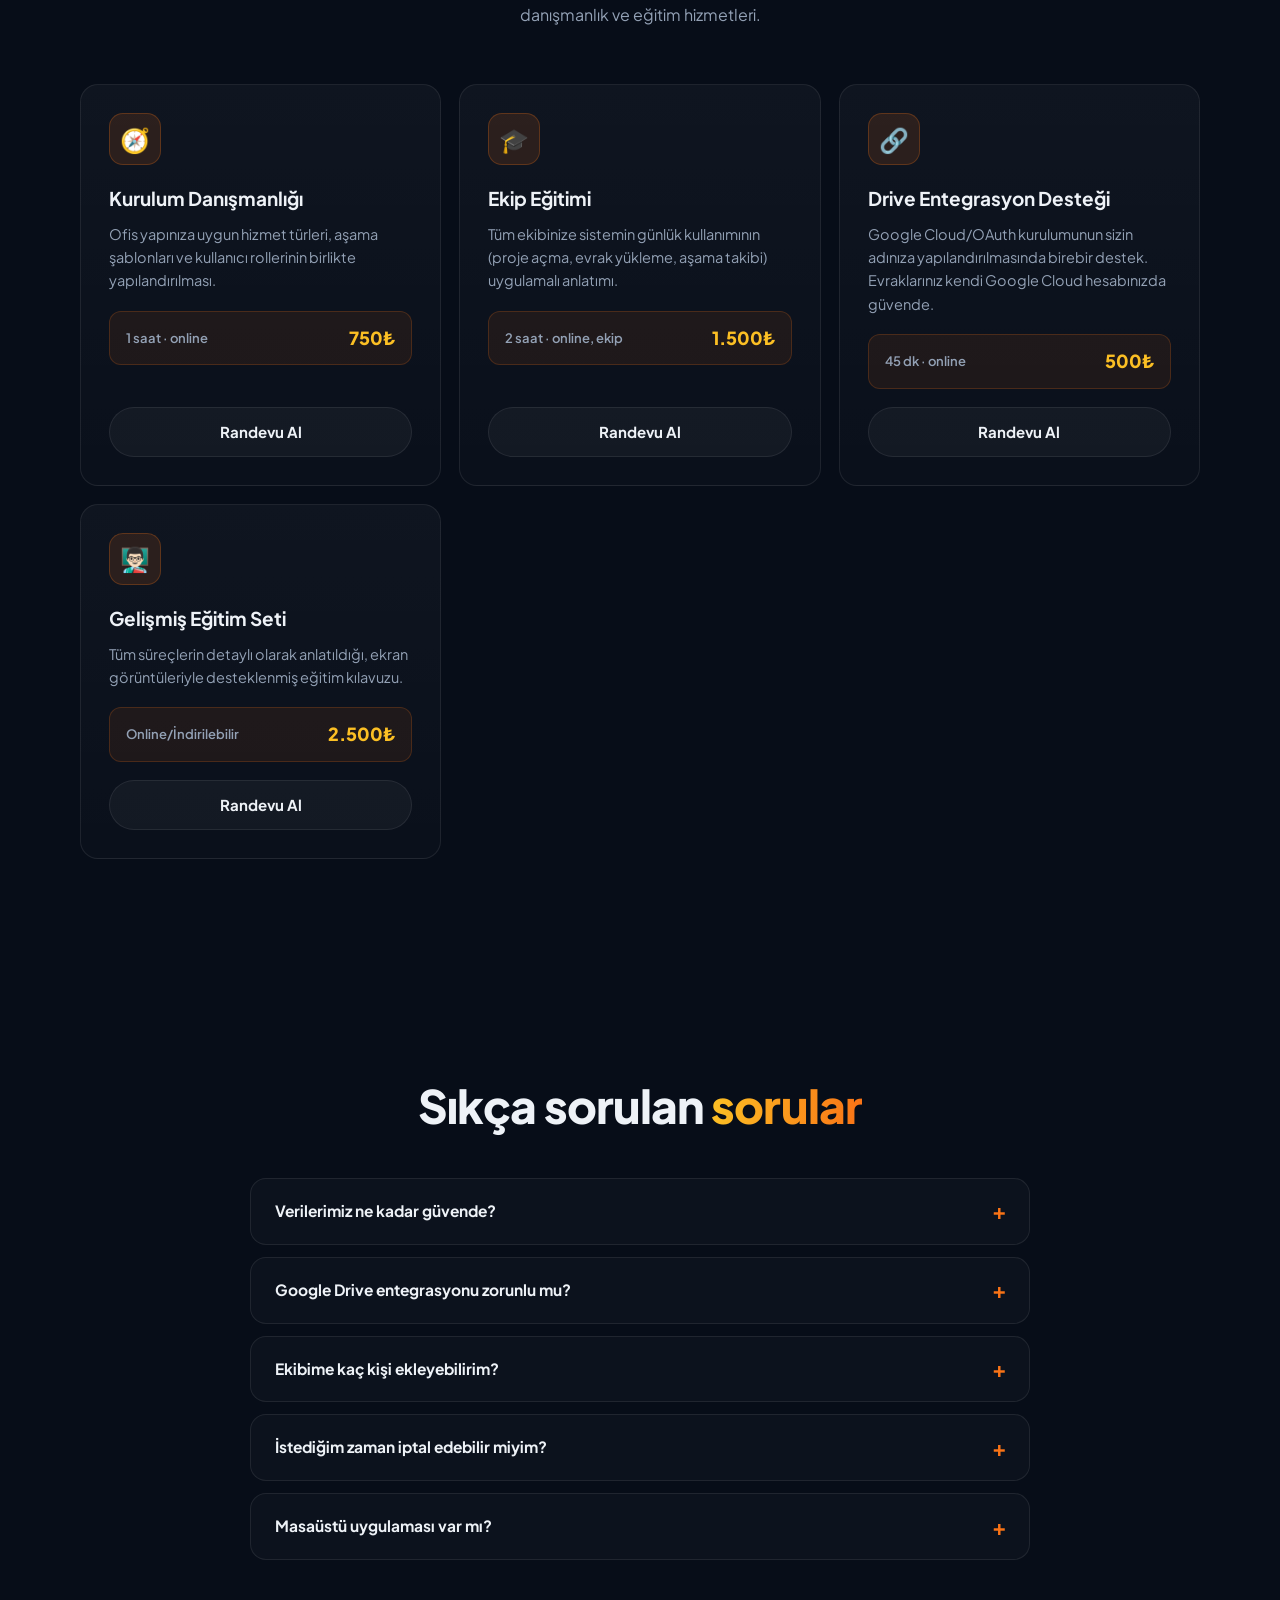
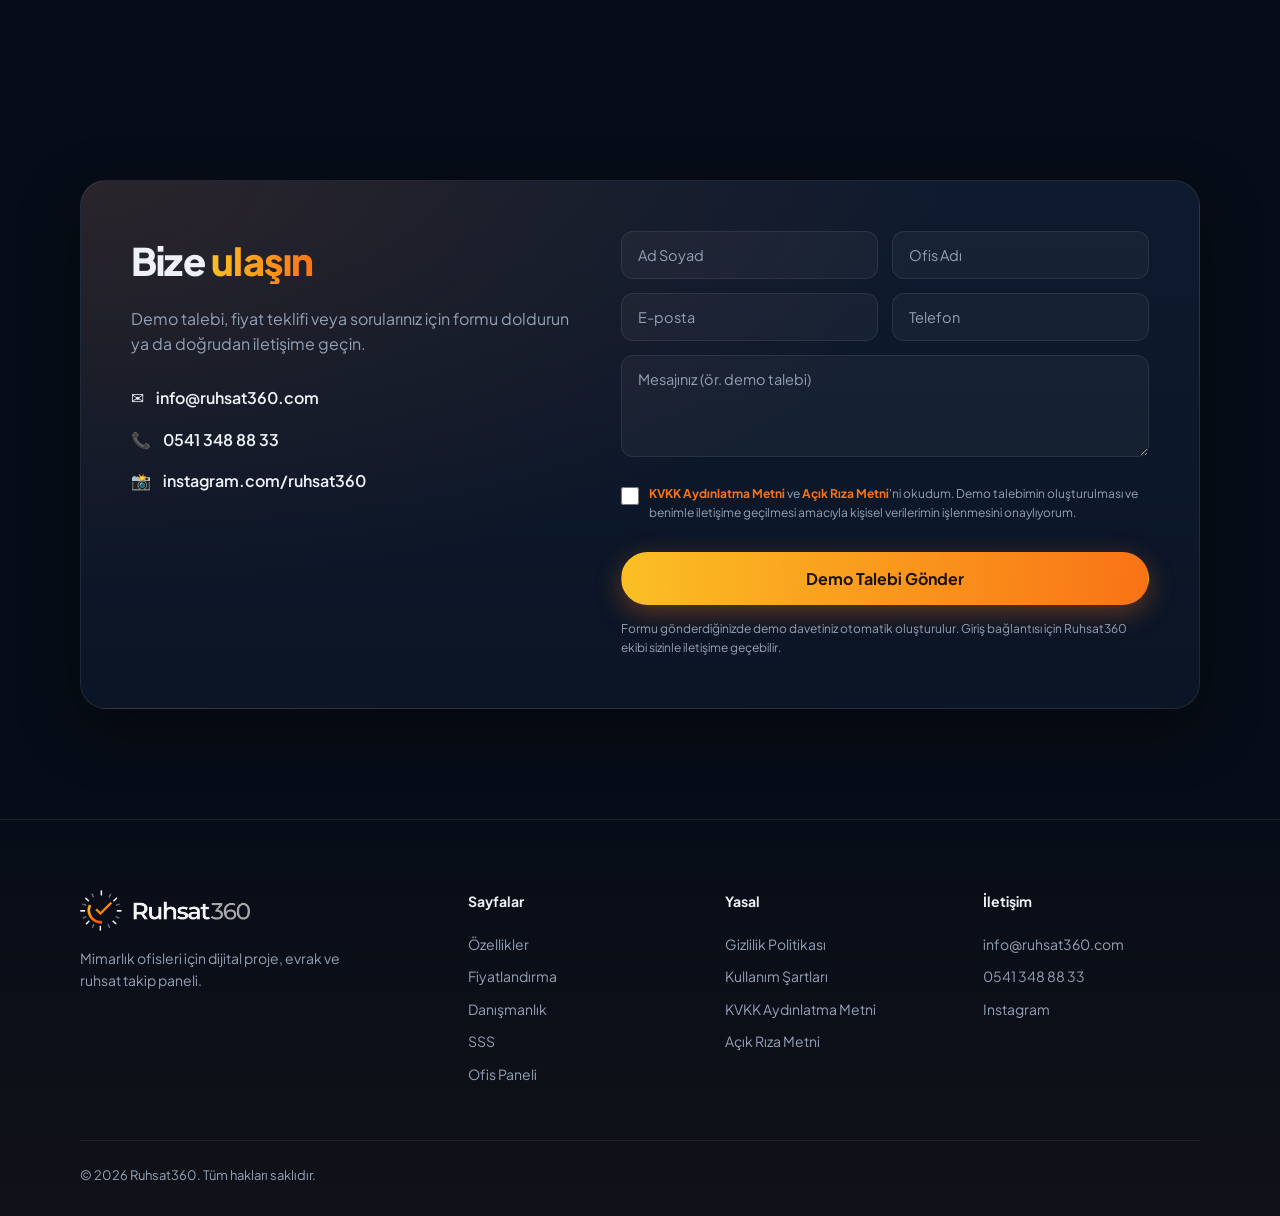
==== commit 4f7ed0b6: "Demo formu: başarı sonrası giriş yönergeli açılır pencere (modal) - Demo talebi başarıyla gönderilin" ====
--- a/index.html
+++ b/index.html
@@ -239,9 +239,9 @@
     <section class="section" id="danismanlik">
       <div class="container">
         <h2 class="section-title reveal">Kurulumdan eğitime, <span class="text-gradient">yanınızdayız</span></h2>
-        <p class="section-sub reveal delay-1">Ruhsat360'ı ofisinize en verimli şekilde entegre etmeniz için ücretli danışmanlık ve eğitim hizmetleri.</p>
-
-        <div class="grid consult-grid">
+        <p class="section-sub reveal delay-1" id="consult-sub">Ruhsat360'ı ofisinize en verimli şekilde entegre etmeniz için ücretli danışmanlık ve eğitim hizmetleri.</p>
+
+        <div class="grid consult-grid" id="consult-grid">
           <article class="card consult reveal">
             <div class="card-icon">🧭</div>
             <h3>Kurulum Danışmanlığı</h3>
@@ -372,6 +372,27 @@
     </div>
   </footer>
 
+  <!-- ============ DEMO BAŞARI MODALI ============ -->
+  <div class="modal-overlay" id="demo-modal" hidden>
+    <div class="modal" role="dialog" aria-modal="true" aria-labelledby="demo-modal-title">
+      <button class="modal-close" id="demo-modal-close" aria-label="Kapat">&times;</button>
+      <div class="modal-icon">✓</div>
+      <h3 id="demo-modal-title">Demo talebiniz alındı! 🎉</h3>
+      <p class="modal-lead">Ruhsat360 demo hesabınız hazırlandı. Aşağıdaki adımları izleyerek paneli <b>hemen</b> kullanmaya başlayabilirsiniz.</p>
+      <ol class="modal-steps">
+        <li>Aşağıdaki <b>“Panele Git”</b> butonuna tıklayın; panel yeni sekmede açılır.</li>
+        <li>Panelde <b>“Google ile Giriş Yap”</b> seçeneğine tıklayın.</li>
+        <li>Bu formda kullandığınız e-posta adresine <span id="demo-modal-email">(belirttiğiniz e-posta)</span> ait <b>Google hesabıyla</b> giriş yapın.</li>
+        <li>Demo ofisiniz hazır — projeleri, kişileri ve evrak akışını hemen keşfedin.</li>
+      </ol>
+      <div class="modal-actions">
+        <a href="https://panel.ruhsat360.com" target="_blank" rel="noopener" class="btn btn-primary btn-lg" id="demo-modal-go">Panele Git →</a>
+        <button class="btn btn-ghost" id="demo-modal-dismiss">Kapat</button>
+      </div>
+      <p class="modal-foot">Giriş yaparken bir sorun yaşarsanız <a href="mailto:info@ruhsat360.com">info@ruhsat360.com</a> adresinden bize ulaşabilirsiniz.</p>
+    </div>
+  </div>
+
   <script src="js/main.js"></script>
 </body>
 </html>
--- a/css/style.css
+++ b/css/style.css
@@ -1205,3 +1205,114 @@
     grid-template-columns: 1fr;
   }
 }
+
+/* ---------- Demo başarı modalı ---------- */
+.modal-overlay {
+  position: fixed;
+  inset: 0;
+  z-index: 1000;
+  display: flex;
+  align-items: center;
+  justify-content: center;
+  padding: 24px;
+  background: rgba(3, 6, 12, 0.72);
+  backdrop-filter: blur(6px);
+  -webkit-backdrop-filter: blur(6px);
+  animation: modal-fade 0.25s ease;
+}
+.modal-overlay[hidden] { display: none; }
+@keyframes modal-fade { from { opacity: 0; } }
+.modal {
+  position: relative;
+  width: min(520px, 100%);
+  max-height: 90vh;
+  overflow-y: auto;
+  border-radius: 22px;
+  border: 1px solid rgba(249, 115, 22, 0.28);
+  background:
+    radial-gradient(ellipse at 50% 0%, rgba(249, 115, 22, 0.14), transparent 60%),
+    linear-gradient(180deg, var(--panel), var(--bg-2));
+  box-shadow: var(--shadow), 0 -14px 60px rgba(249, 115, 22, 0.14);
+  padding: 34px 32px 28px;
+  text-align: center;
+  animation: modal-pop 0.32s cubic-bezier(0.22, 1, 0.36, 1);
+}
+@keyframes modal-pop { from { opacity: 0; transform: translateY(18px) scale(0.97); } }
+.modal-close {
+  position: absolute;
+  top: 14px;
+  right: 16px;
+  background: none;
+  border: 0;
+  color: var(--muted);
+  font-size: 28px;
+  line-height: 1;
+  cursor: pointer;
+  padding: 4px 8px;
+  border-radius: 8px;
+}
+.modal-close:hover { color: var(--text); background: rgba(255, 255, 255, 0.06); }
+.modal-icon {
+  width: 62px;
+  height: 62px;
+  margin: 0 auto 16px;
+  display: grid;
+  place-items: center;
+  border-radius: 50%;
+  background: var(--grad);
+  color: #191207;
+  font-size: 32px;
+  font-weight: 800;
+  box-shadow: 0 10px 30px rgba(249, 115, 22, 0.4);
+}
+.modal h3 { font-size: 23px; font-weight: 800; letter-spacing: -0.01em; }
+.modal-lead { color: var(--muted); margin-top: 10px; font-size: 15px; }
+.modal-steps {
+  text-align: left;
+  margin: 22px 0 6px;
+  padding-left: 0;
+  list-style: none;
+  counter-reset: step;
+  display: grid;
+  gap: 12px;
+}
+.modal-steps li {
+  position: relative;
+  padding: 12px 14px 12px 48px;
+  border: 1px solid var(--line);
+  border-radius: 12px;
+  background: rgba(255, 255, 255, 0.025);
+  font-size: 14.5px;
+  color: var(--text);
+}
+.modal-steps li::before {
+  counter-increment: step;
+  content: counter(step);
+  position: absolute;
+  left: 12px;
+  top: 50%;
+  transform: translateY(-50%);
+  width: 24px;
+  height: 24px;
+  display: grid;
+  place-items: center;
+  border-radius: 7px;
+  background: var(--grad);
+  color: #191207;
+  font-size: 13px;
+  font-weight: 800;
+}
+#demo-modal-email { color: var(--amber); font-weight: 700; }
+.modal-actions {
+  display: flex;
+  gap: 12px;
+  justify-content: center;
+  flex-wrap: wrap;
+  margin-top: 22px;
+}
+.modal-foot { color: var(--muted); font-size: 12.5px; margin-top: 18px; }
+.modal-foot a { color: var(--amber); }
+@media (max-width: 480px) {
+  .modal { padding: 28px 20px 22px; }
+  .modal-actions .btn { width: 100%; }
+}
